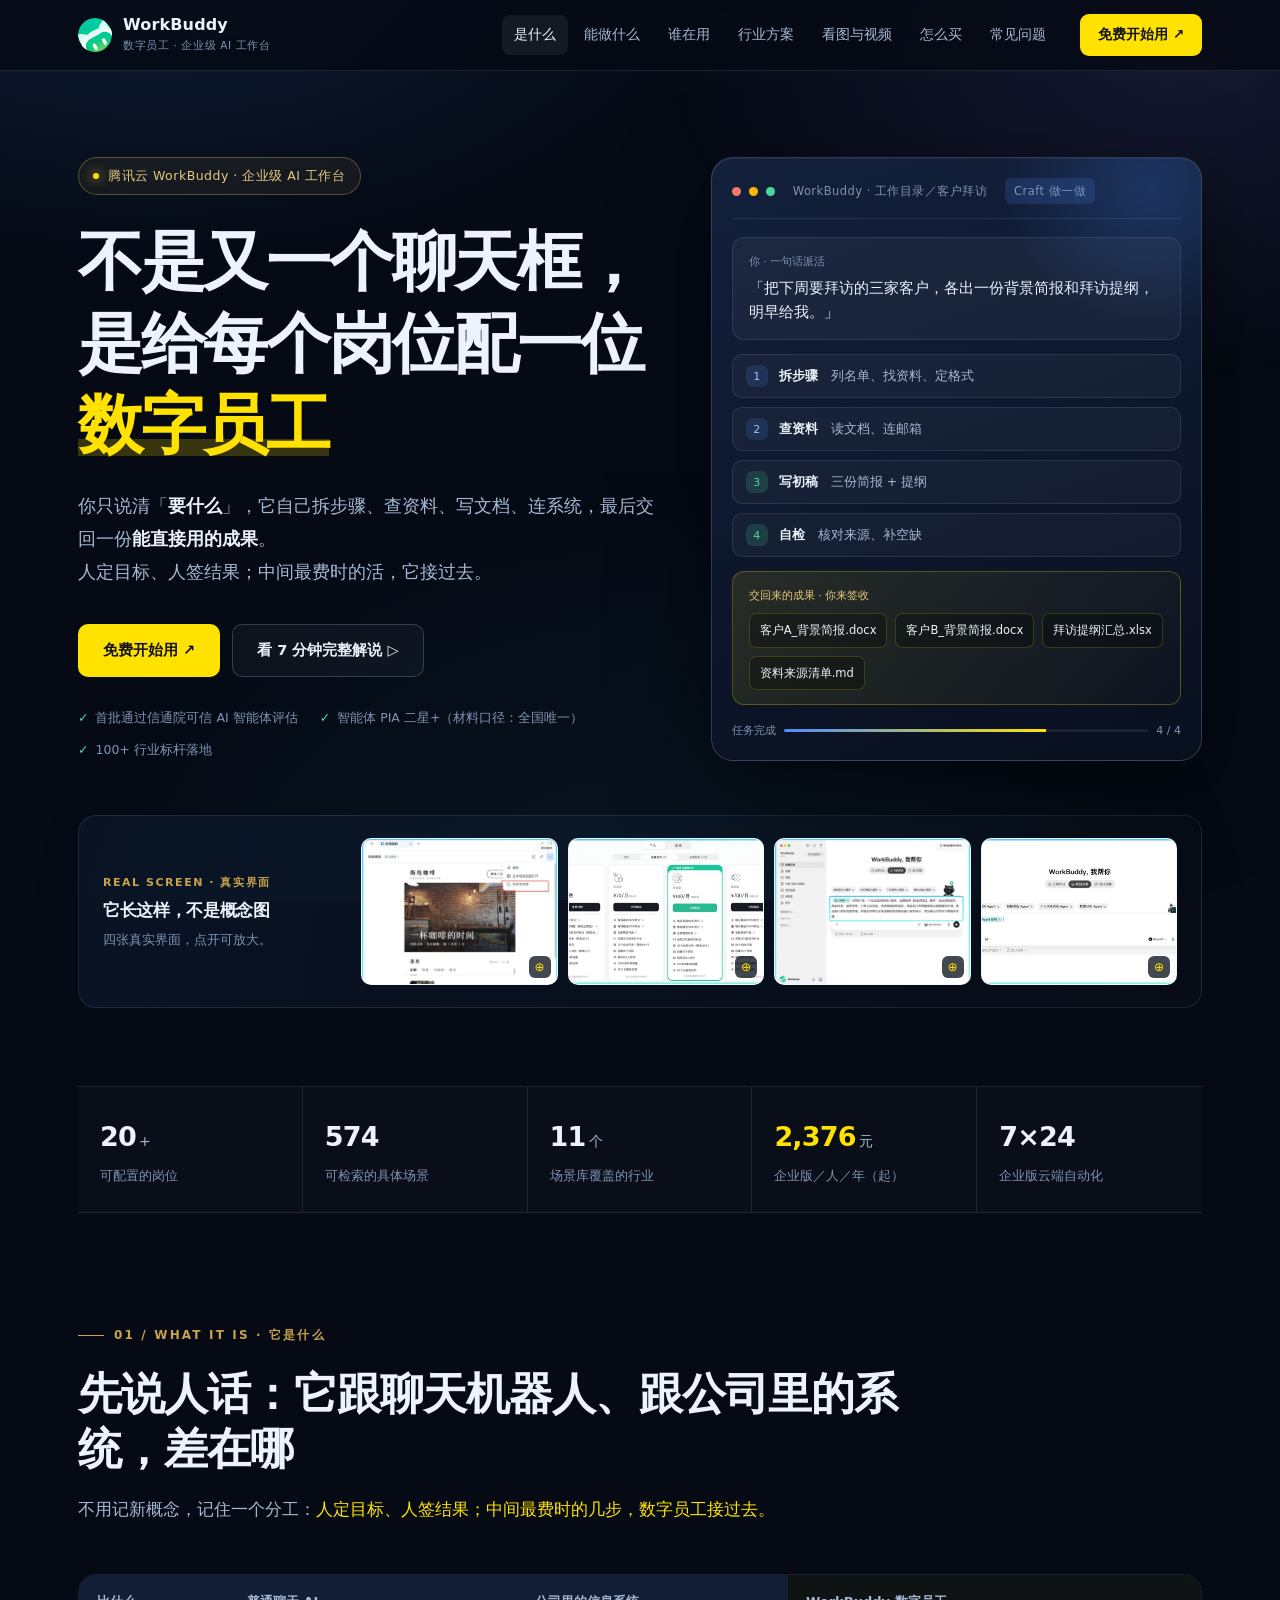
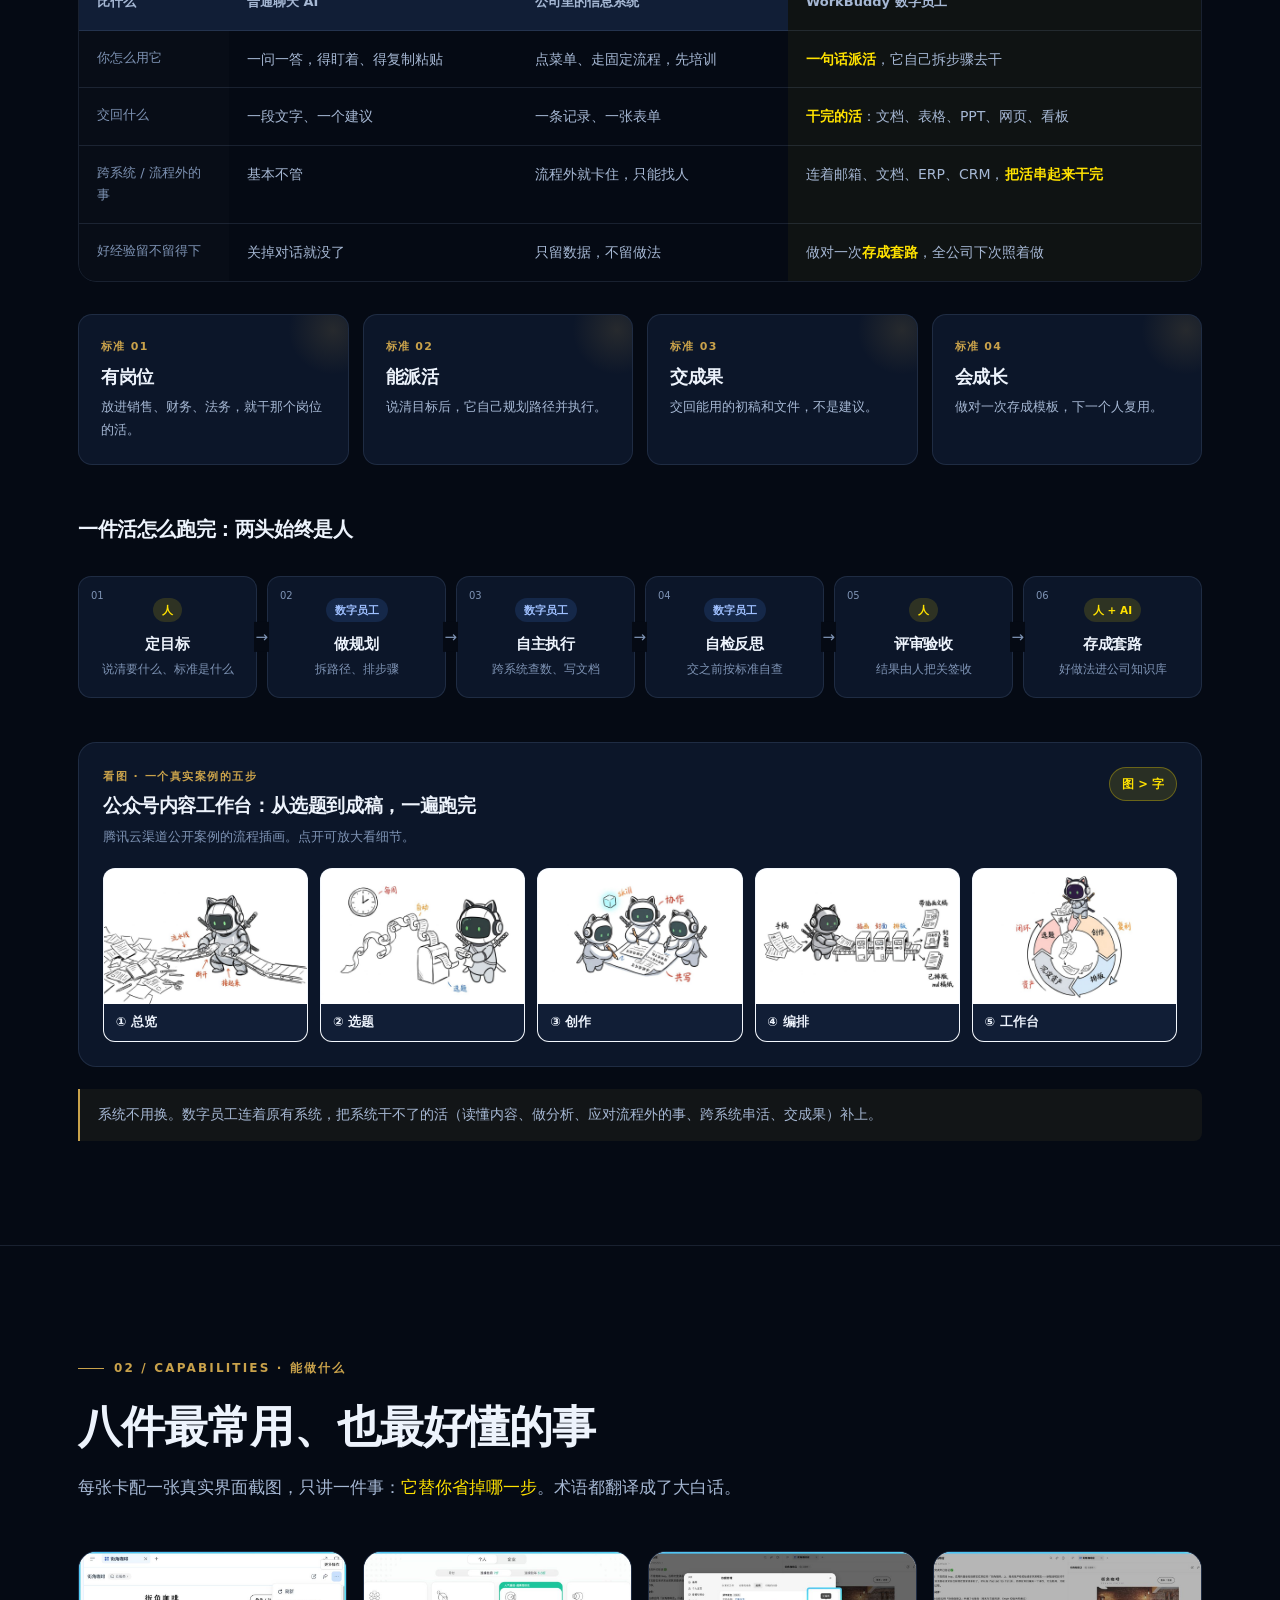
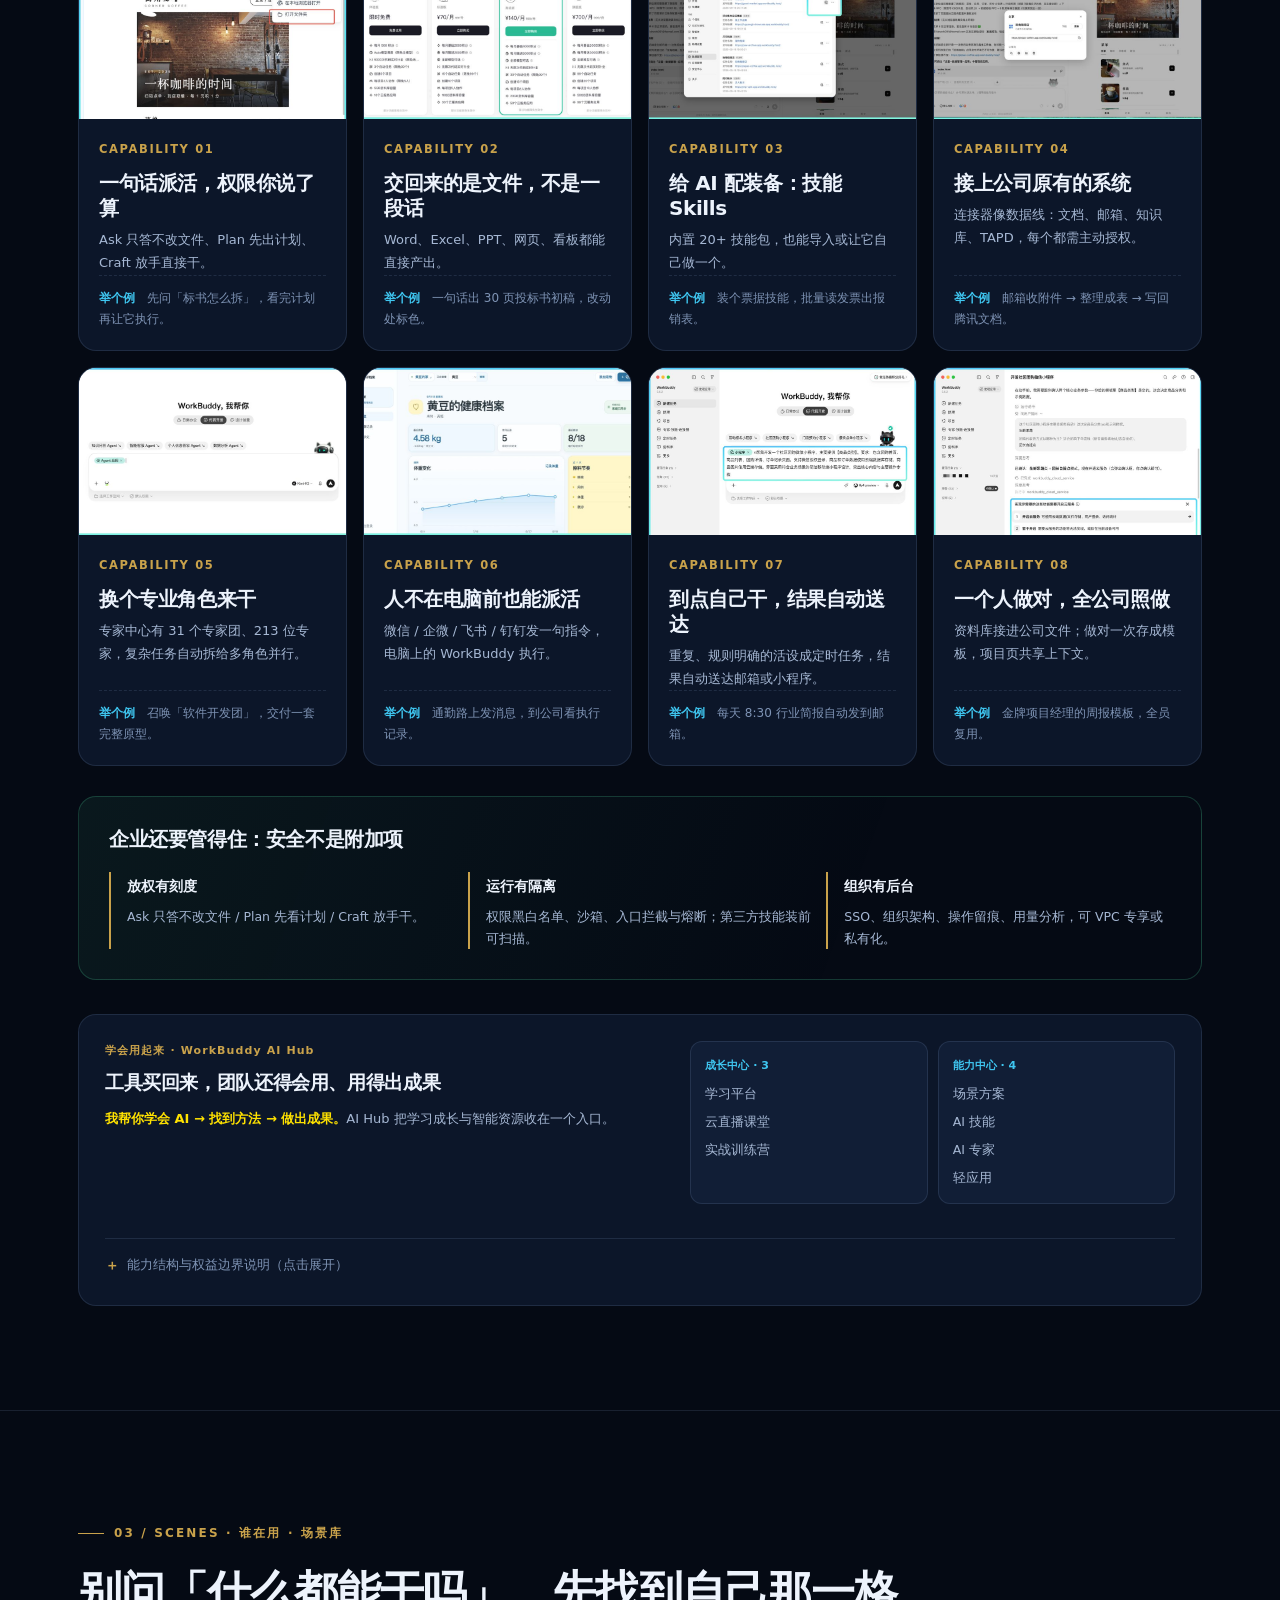
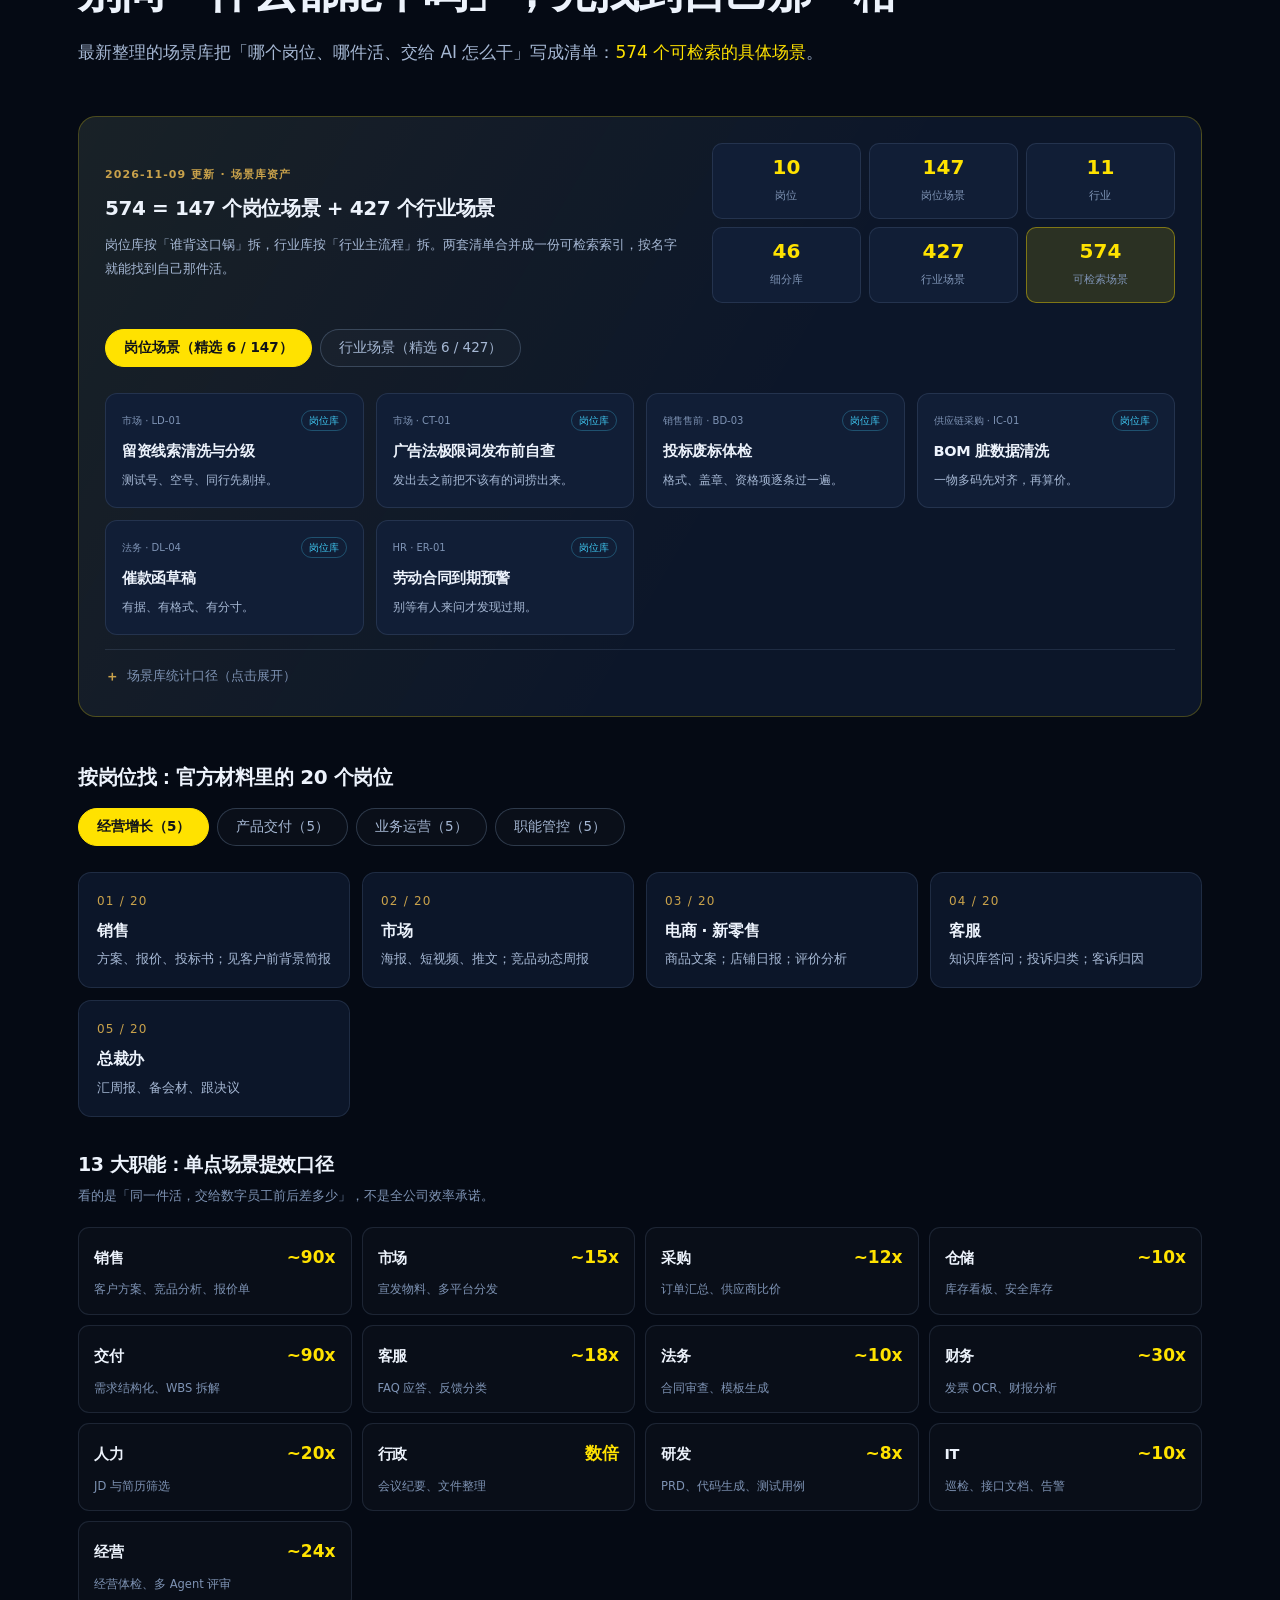
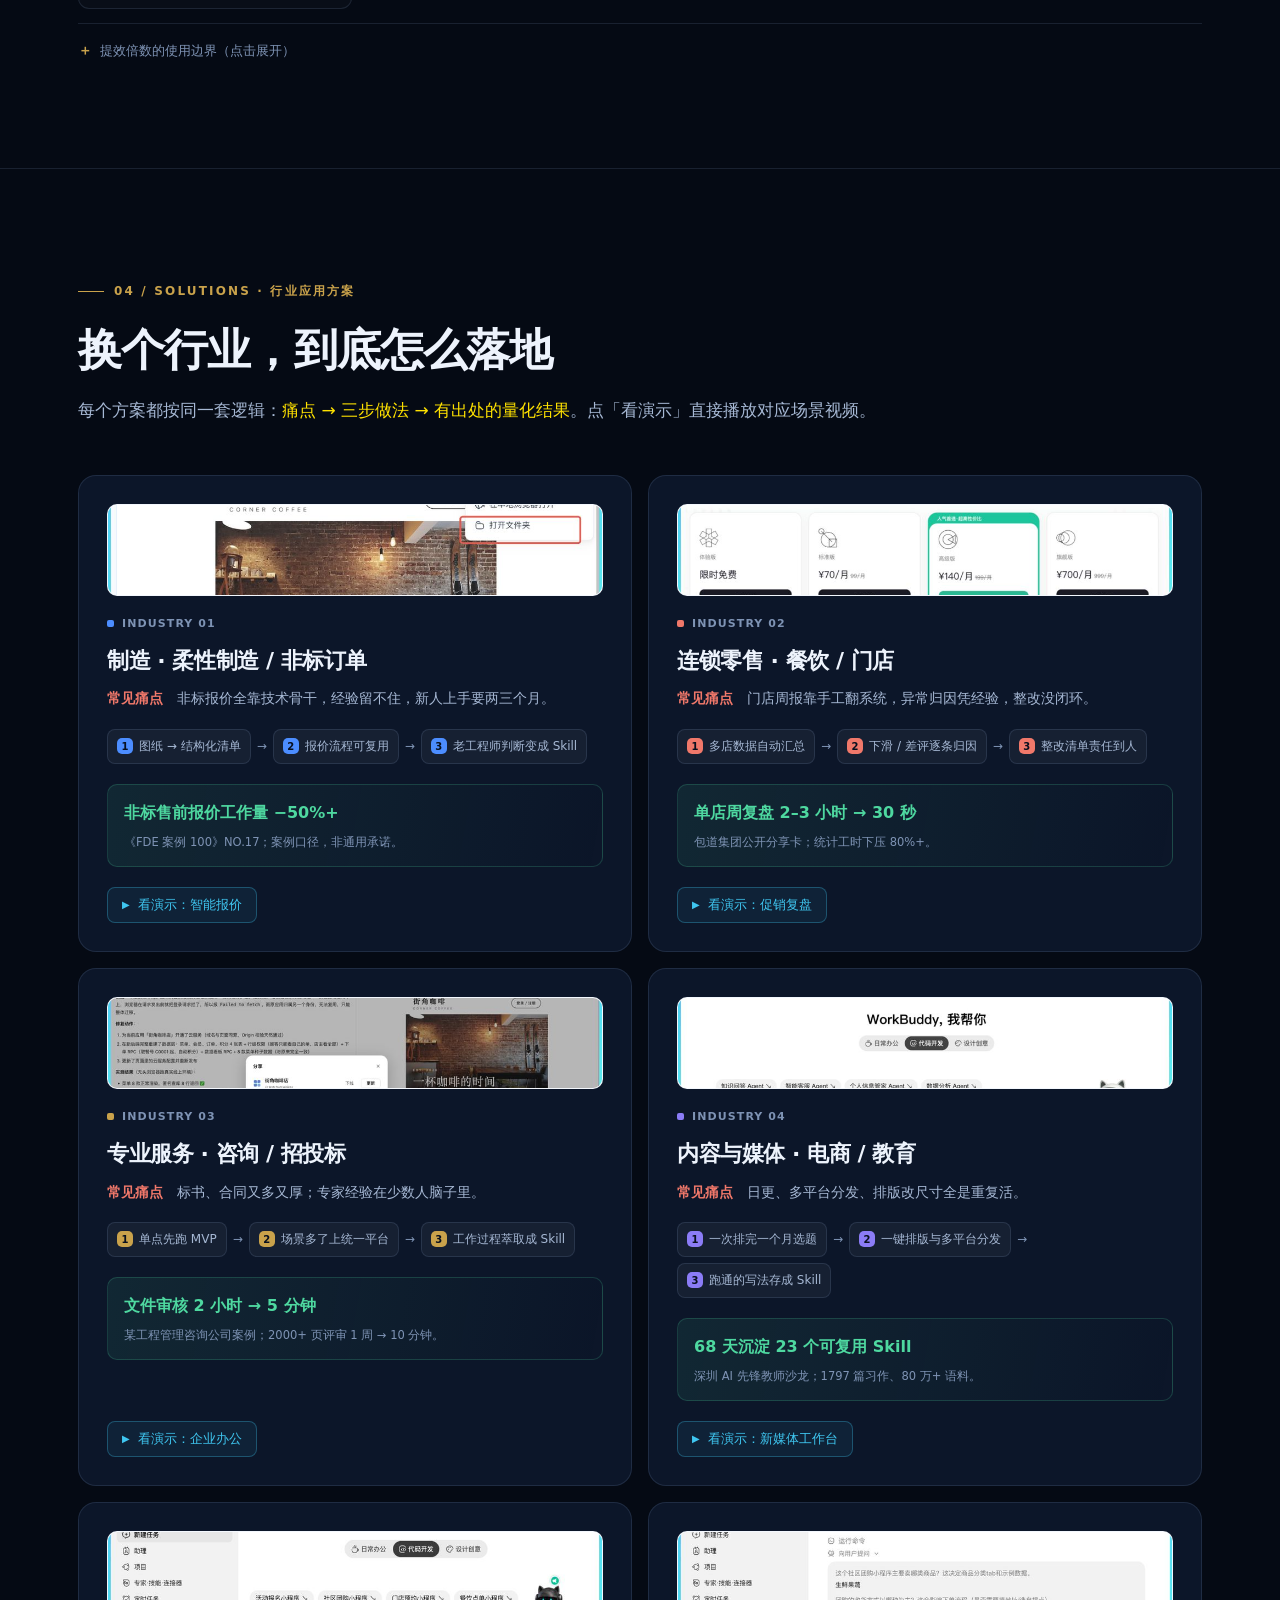
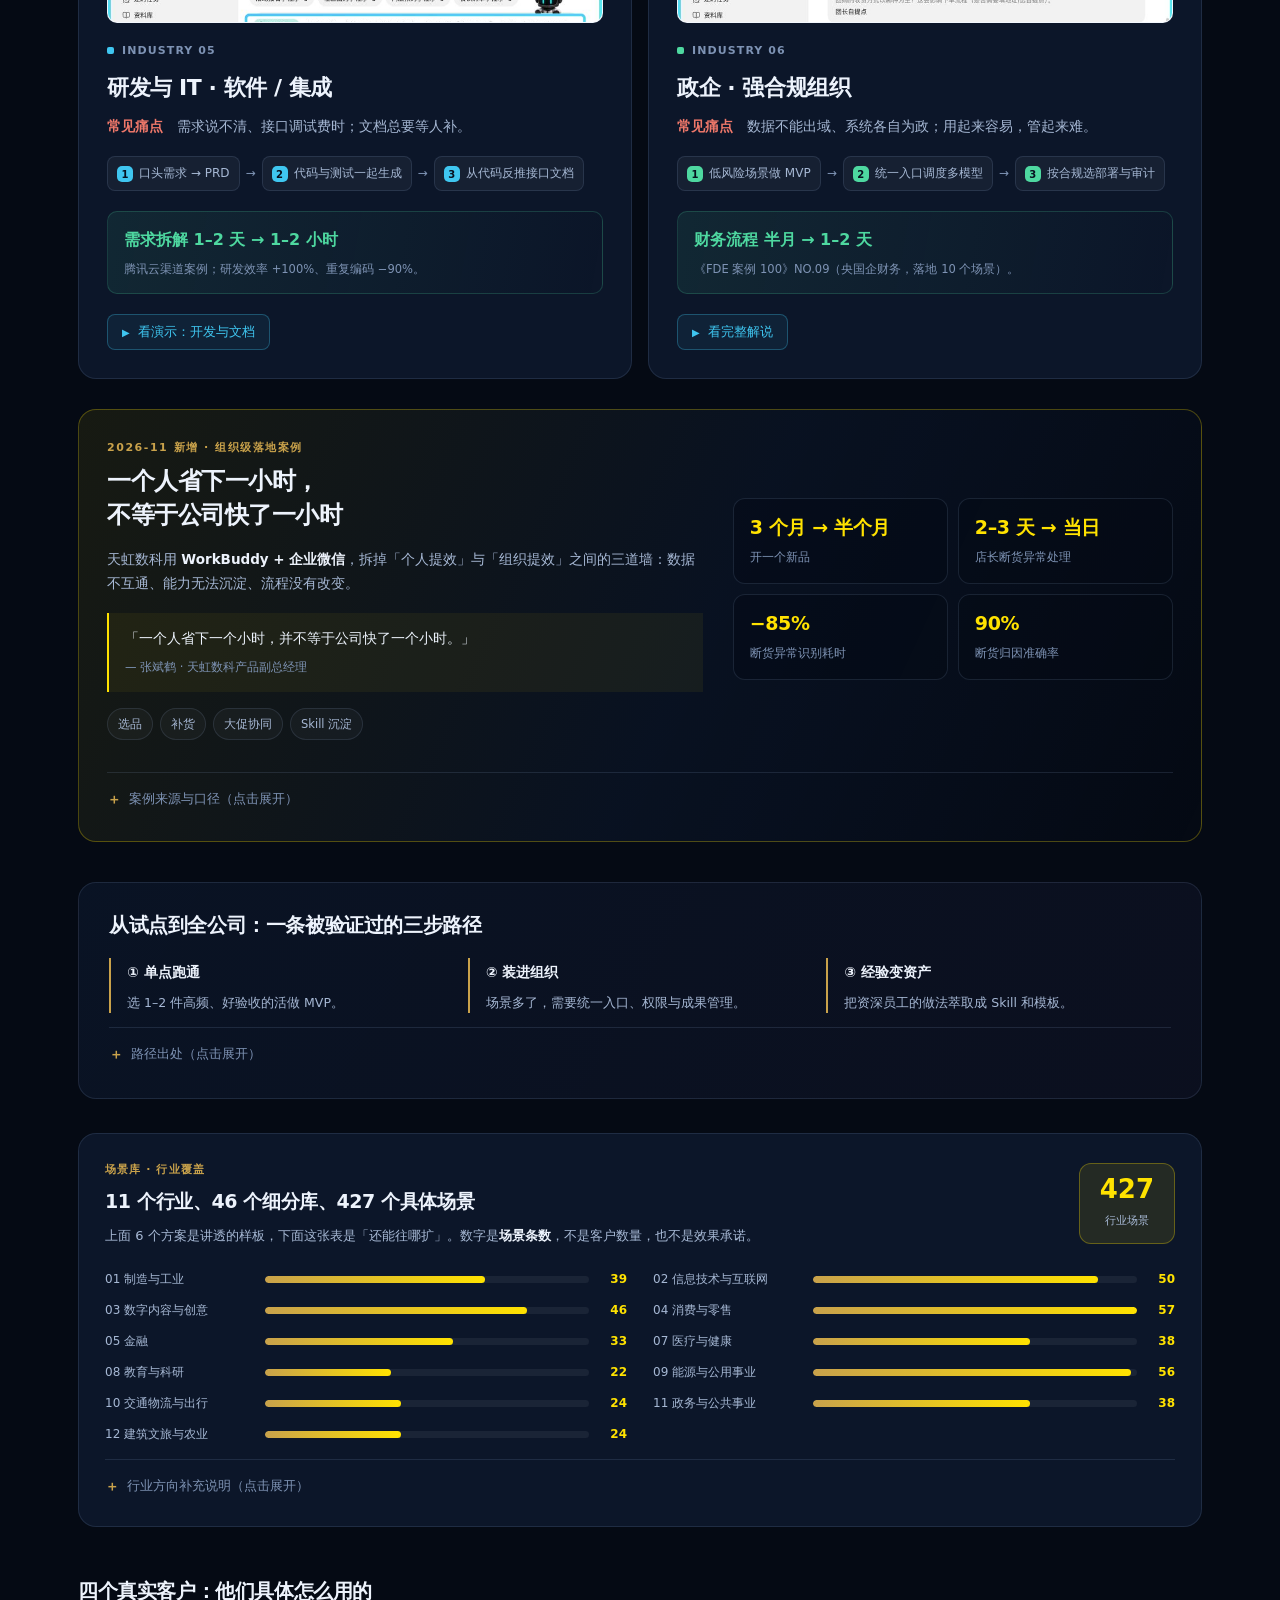
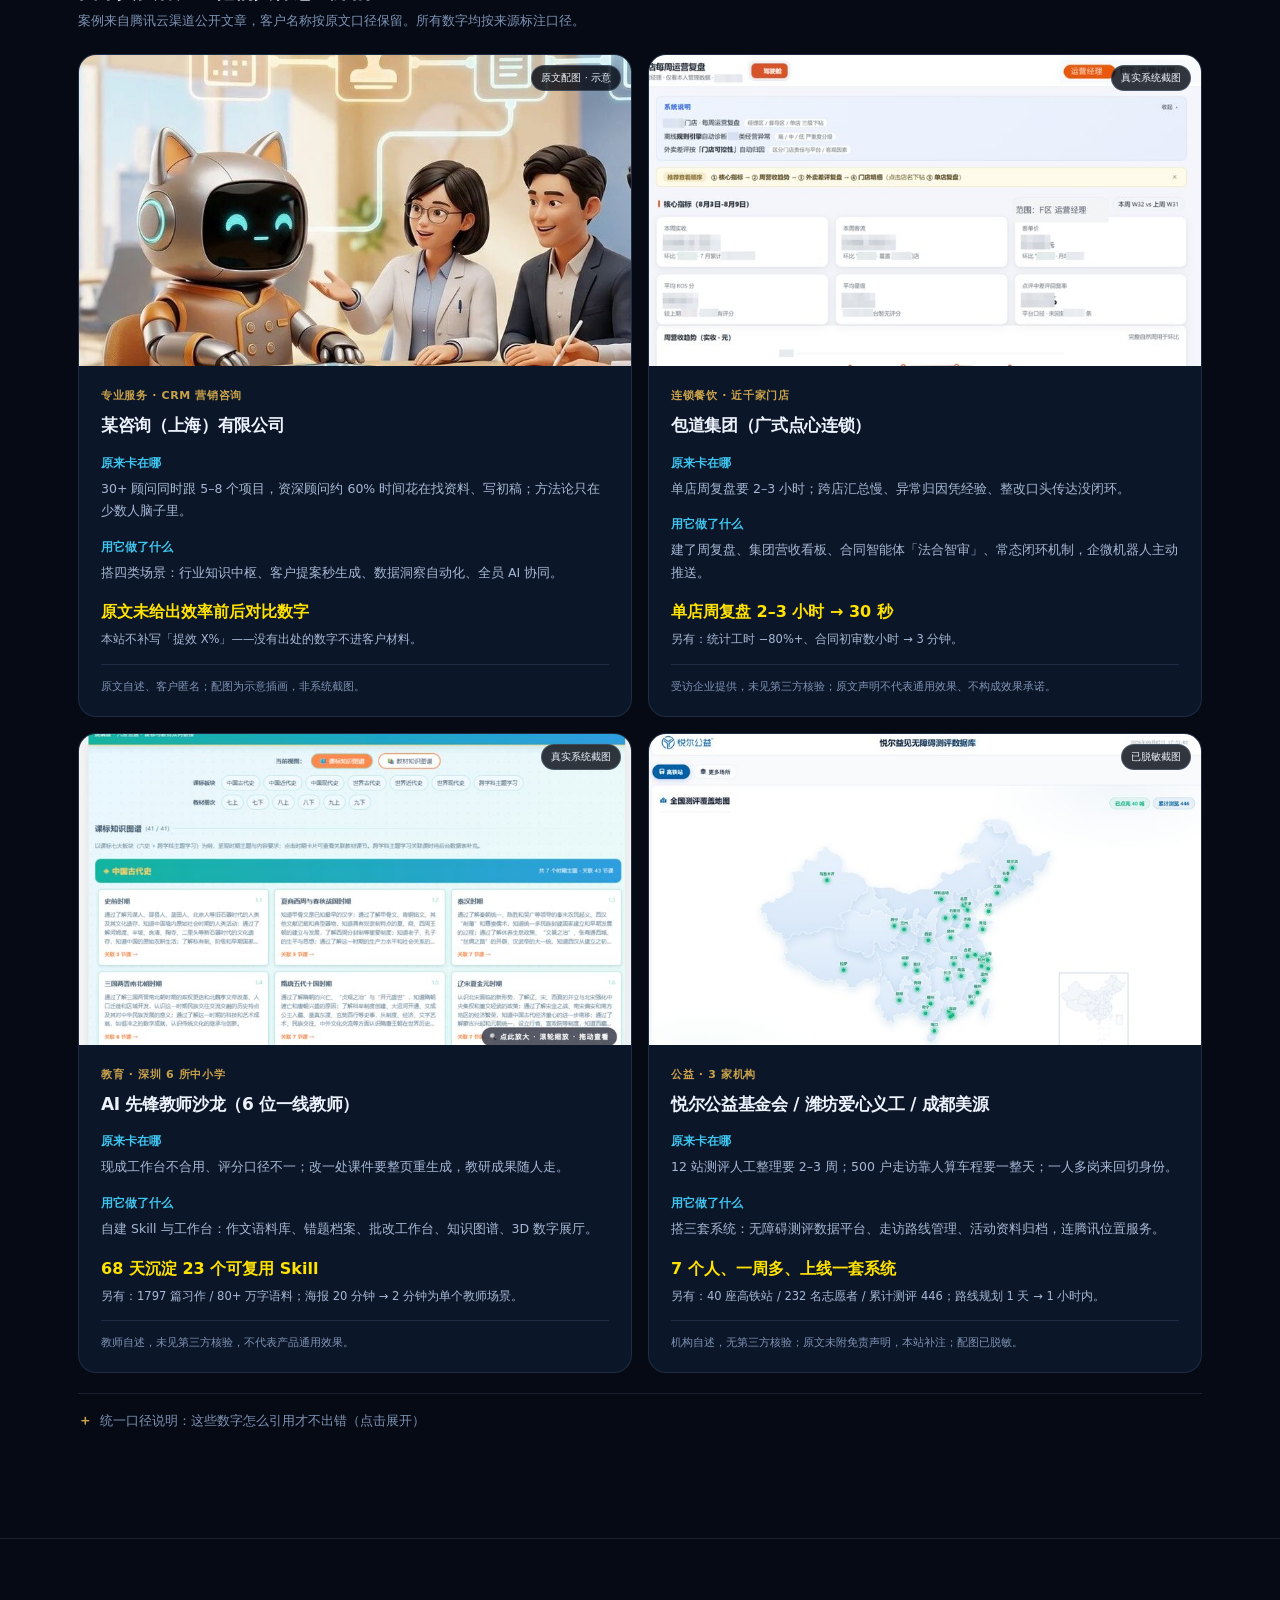
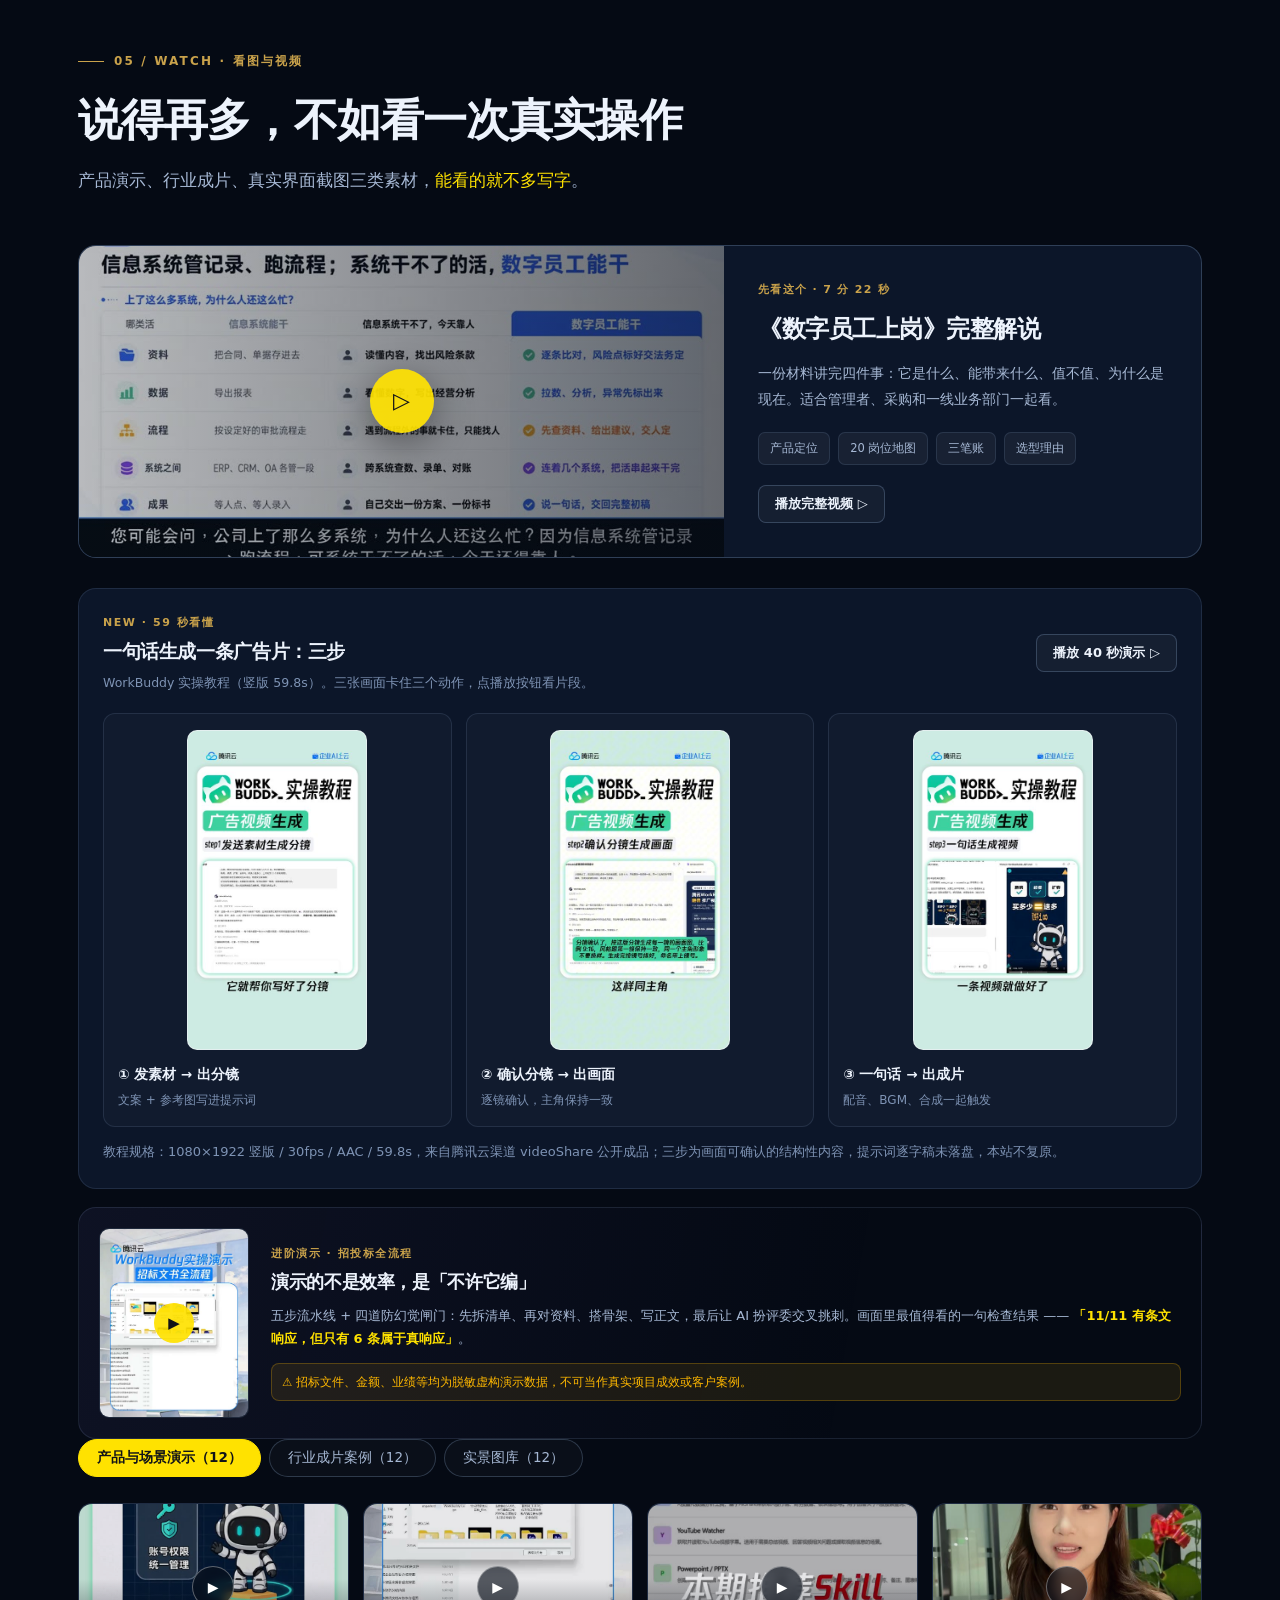
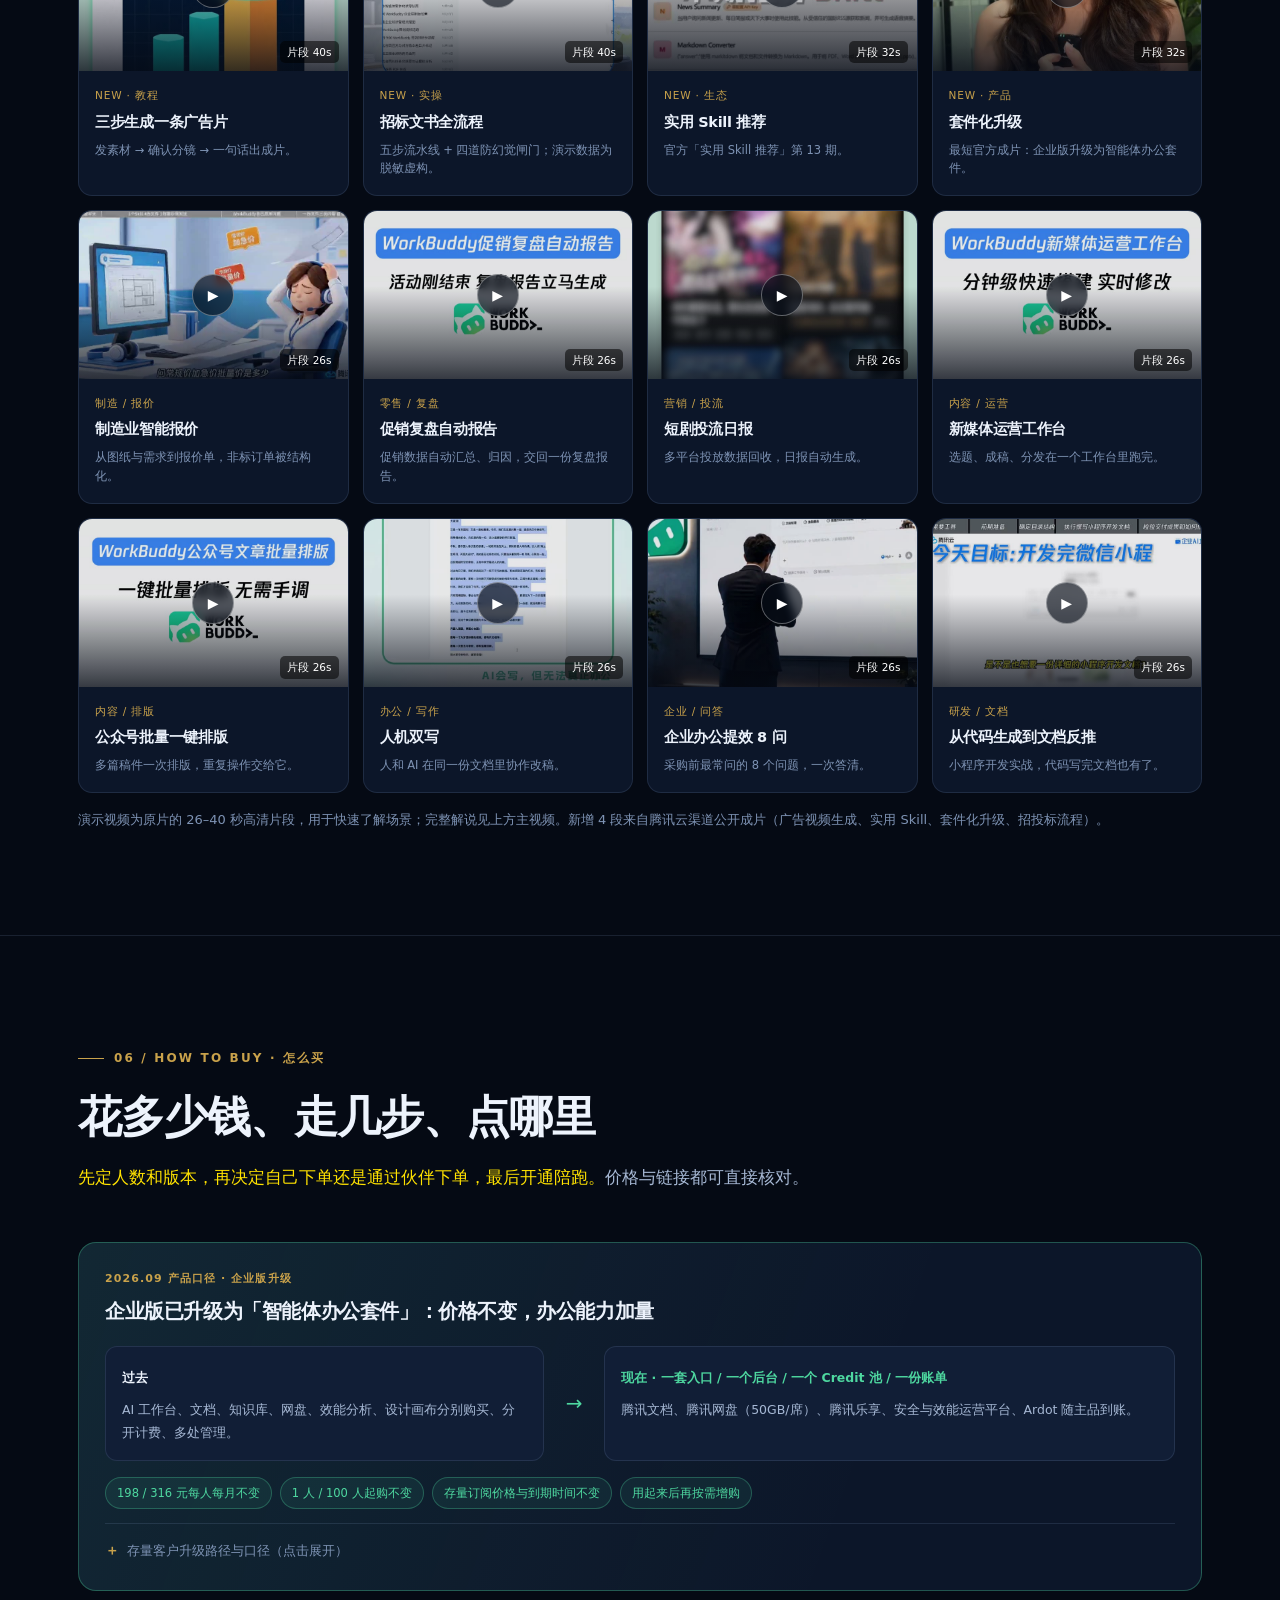
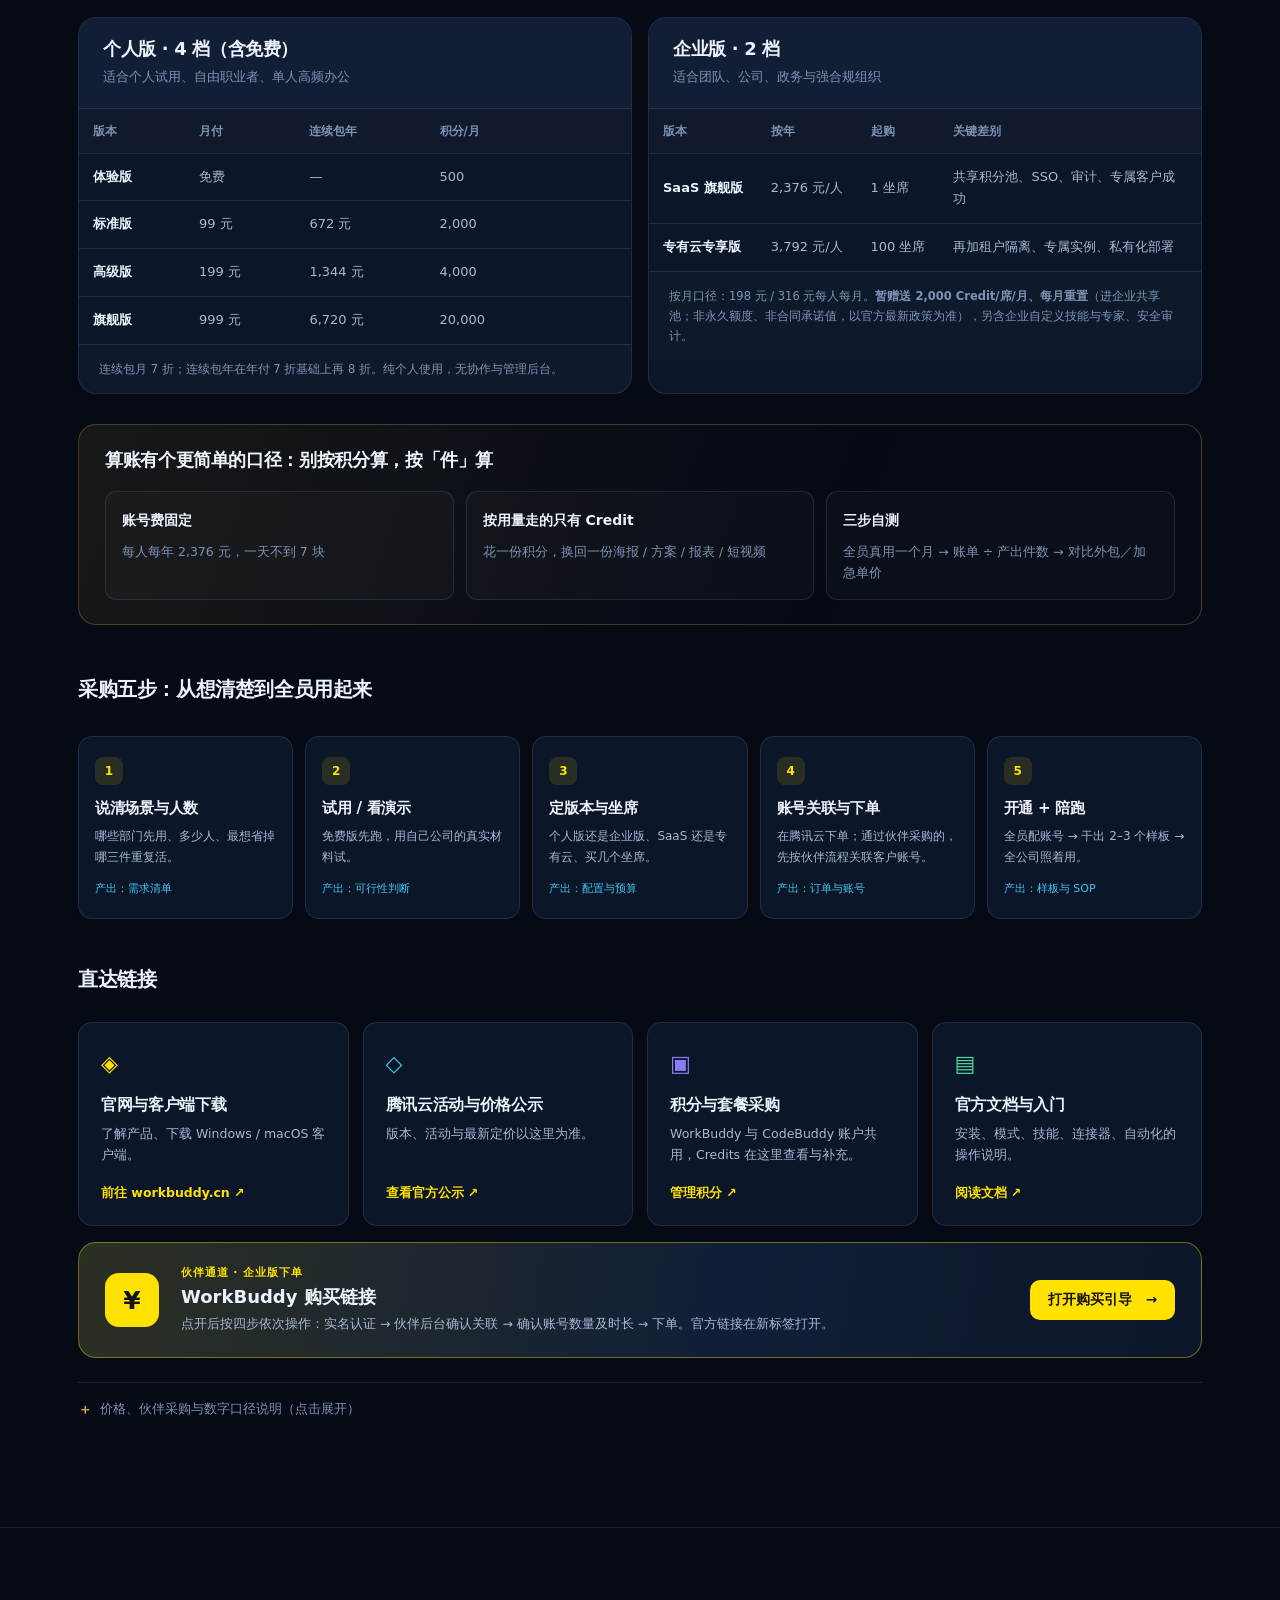
==== index.html @ e37a5cdb "WorkBuddy 产品介绍站：产品能力、行业方案、案例视频、采购流程" ====
<!DOCTYPE html>
<html lang="zh-CN">
<head>
<meta charset="UTF-8">
<meta name="viewport" content="width=device-width,initial-scale=1,viewport-fit=cover">
<title>WorkBuddy 是什么｜给每个岗位，配一位数字员工</title>
<meta name="description" content="用大白话讲清 WorkBuddy：产品介绍、八项核心能力、574 个场景、行业落地方案、真实界面截图与演示视频、版本价格与采购流程。零点引擎（腾讯云合作伙伴）整理。">
<link rel="icon" href="assets/wb-logo.svg" type="image/svg+xml">
<link rel="stylesheet" href="styles.css">
</head>
<body>

<!-- ============ 导航 ============ -->
<header class="nav">
  <div class="nav-in">
    <a class="brand" href="#top">
      <img src="assets/wb-logo.svg" alt="WorkBuddy">
      <span class="brand-txt"><strong>WorkBuddy</strong><span>数字员工 · 企业级 AI 工作台</span></span>
    </a>
    <nav class="nav-links" id="navLinks">
      <a href="#what">是什么</a>
      <a href="#features">能做什么</a>
      <a href="#scenarios">谁在用</a>
      <a href="#industry">行业方案</a>
      <a href="#videos">看图与视频</a>
      <a href="#buy">怎么买</a>
      <a href="#faq">常见问题</a>
    </nav>
    <button class="burger" id="burger" aria-label="展开导航">☰</button>
    <a class="nav-cta" href="https://cloud.tencent.com/act/pro/workbuddy" target="_blank" rel="noopener">免费开始用 ↗</a>
  </div>
</header>

<main id="top">

<!-- ============ Hero ============ -->
<section class="hero">
  <div class="wrap">
    <div class="hero-grid">
      <div>
        <span class="hero-badge"><i></i> 腾讯云 WorkBuddy · 企业级 AI 工作台</span>
        <h1>不是又一个聊天框，<br>是给每个岗位配一位<em>数字员工</em></h1>
        <p class="hero-desc">
          你只说清「<b>要什么</b>」，它自己拆步骤、查资料、写文档、连系统，最后交回一份<b>能直接用的成果</b>。<br>
          人定目标、人签结果；中间最费时的活，它接过去。
        </p>
        <div class="hero-actions">
          <a class="btn btn-primary" href="https://cloud.tencent.com/act/pro/workbuddy" target="_blank" rel="noopener">免费开始用 ↗</a>
          <button class="btn btn-ghost" data-video="assets/videos/intro-full.mp4" data-title="WorkBuddy 数字员工上岗 · 完整解说" data-desc="7 分钟讲清：它是什么、能带来什么、值不值、为什么是现在。">看 7 分钟完整解说 ▷</button>
        </div>
        <div class="hero-trust">
          <span>首批通过信通院可信 AI 智能体评估</span>
          <span>智能体 PIA 二星+（材料口径：全国唯一）</span>
          <span>100+ 行业标杆落地</span>
        </div>
      </div>

      <div class="hero-visual" aria-label="一次派活的完整过程示意">
        <div class="wb-topbar">
          <i class="wb-dot" style="background:#F0786A"></i><i class="wb-dot" style="background:#FFB800"></i><i class="wb-dot" style="background:#4ED8A0"></i>
          <span>WorkBuddy · 工作目录／客户拜访</span>
          <span class="wb-mode">Craft 做一做</span>
        </div>
        <div class="wb-task">
          <div class="who">你 · 一句话派活</div>
          <p>「把下周要拜访的三家客户，各出一份背景简报和拜访提纲，明早给我。」</p>
        </div>
        <div class="wb-steps">
          <div class="wb-step"><span class="ico">1</span><span><b>拆步骤</b>　列名单、找资料、定格式</span></div>
          <div class="wb-step"><span class="ico">2</span><span><b>查资料</b>　读文档、连邮箱</span></div>
          <div class="wb-step done"><span class="ico">3</span><span><b>写初稿</b>　三份简报 + 提纲</span></div>
          <div class="wb-step done"><span class="ico">4</span><span><b>自检</b>　核对来源、补空缺</span></div>
        </div>
        <div class="wb-result">
          <div class="who">交回来的成果 · 你来签收</div>
          <div class="wb-files">
            <span class="wb-file">客户A_背景简报.docx</span>
            <span class="wb-file">客户B_背景简报.docx</span>
            <span class="wb-file">拜访提纲汇总.xlsx</span>
            <span class="wb-file">资料来源清单.md</span>
          </div>
        </div>
        <div class="wb-foot"><span>任务完成</span><span class="bar"><i></i></span><span>4 / 4</span></div>
      </div>
    </div>

    <!-- 真实界面速览 · 首屏即见图 -->
    <div class="glance reveal">
      <div class="glance-txt">
        <div class="k">REAL SCREEN · 真实界面</div>
        <h3>它长这样，不是概念图</h3>
        <p>四张真实界面，点开可放大。</p>
      </div>
      <div class="glance-pics">
        <button type="button" class="glance-pic" data-lightbox="assets/visuals/ui-01.jpg" data-cap="WorkBuddy 产品界面截图 · 腾讯云渠道公开分享页">
          <img src="assets/visuals/ui-01.jpg" alt="WorkBuddy 产品界面截图" loading="lazy"><span>⊕</span></button>
        <button type="button" class="glance-pic" data-lightbox="assets/visuals/ui-02.jpg" data-cap="文档与应用编辑界面 · 腾讯云渠道公开分享页">
          <img src="assets/visuals/ui-02.jpg" alt="文档编辑界面截图" loading="lazy"><span>⊕</span></button>
        <button type="button" class="glance-pic" data-lightbox="assets/visuals/ui-09.jpg" data-cap="企业微信协同界面 · 腾讯云渠道公开分享页">
          <img src="assets/visuals/ui-09.jpg" alt="企业微信协同界面截图" loading="lazy"><span>⊕</span></button>
        <button type="button" class="glance-pic" data-lightbox="assets/visuals/ui-07.jpg" data-cap="WorkBuddy 任务界面 · 腾讯云渠道公开分享页">
          <img src="assets/visuals/ui-07.jpg" alt="WorkBuddy 任务界面截图" loading="lazy"><span>⊕</span></button>
      </div>
    </div>

    <div class="stat-strip">
      <div class="stat"><b>20<i>+</i></b><span>可配置的岗位</span></div>
      <div class="stat"><b>574</b><span>可检索的具体场景</span></div>
      <div class="stat"><b>11<i>个</i></b><span>场景库覆盖的行业</span></div>
      <div class="stat"><b>2,376<i>元</i></b><span>企业版／人／年（起）</span></div>
      <div class="stat"><b>7×24</b><span>企业版云端自动化</span></div>
    </div>
  </div>
</section>

<!-- ============ 01 是什么 ============ -->
<section class="sec" id="what">
  <div class="wrap">
    <div class="sec-head reveal">
      <div class="eyebrow">01 / WHAT IT IS · 它是什么</div>
      <h2>先说人话：它跟聊天机器人、跟公司里的系统，差在哪</h2>
      <p class="lead">不用记新概念，记住一个分工：<span class="hl">人定目标、人签结果；中间最费时的几步，数字员工接过去。</span></p>
    </div>

    <div class="reveal" style="overflow:hidden;border-radius:18px">
      <p class="swipe-hint small">表格可左右滑动查看 →</p>
      <table class="compare">
        <thead>
          <tr><th>比什么</th><th>普通聊天 AI</th><th>公司里的信息系统</th><th class="good">WorkBuddy 数字员工</th></tr>
        </thead>
        <tbody>
          <tr><td>你怎么用它</td><td>一问一答，得盯着、得复制粘贴</td><td>点菜单、走固定流程，先培训</td><td class="good"><strong>一句话派活</strong>，它自己拆步骤去干</td></tr>
          <tr><td>交回什么</td><td>一段文字、一个建议</td><td>一条记录、一张表单</td><td class="good"><strong>干完的活</strong>：文档、表格、PPT、网页、看板</td></tr>
          <tr><td>跨系统 / 流程外的事</td><td>基本不管</td><td>流程外就卡住，只能找人</td><td class="good">连着邮箱、文档、ERP、CRM，<strong>把活串起来干完</strong></td></tr>
          <tr><td>好经验留不留得下</td><td>关掉对话就没了</td><td>只留数据，不留做法</td><td class="good">做对一次<strong>存成套路</strong>，全公司下次照着做</td></tr>
        </tbody>
      </table>
    </div>

    <div class="criteria reveal">
      <div class="crit"><div class="k">标准 01</div><h4>有岗位</h4><p>放进销售、财务、法务，就干那个岗位的活。</p></div>
      <div class="crit"><div class="k">标准 02</div><h4>能派活</h4><p>说清目标后，它自己规划路径并执行。</p></div>
      <div class="crit"><div class="k">标准 03</div><h4>交成果</h4><p>交回能用的初稿和文件，不是建议。</p></div>
      <div class="crit"><div class="k">标准 04</div><h4>会成长</h4><p>做对一次存成模板，下一个人复用。</p></div>
    </div>

    <h3 style="margin-top:52px;font-size:20px" class="reveal">一件活怎么跑完：两头始终是人</h3>
    <div class="flow reveal">
      <div class="flow-item"><span class="n">01</span><span class="badge human">人</span><h4>定目标</h4><p>说清要什么、标准是什么</p></div>
      <div class="flow-item"><span class="n">02</span><span class="badge ai">数字员工</span><h4>做规划</h4><p>拆路径、排步骤</p></div>
      <div class="flow-item"><span class="n">03</span><span class="badge ai">数字员工</span><h4>自主执行</h4><p>跨系统查数、写文档</p></div>
      <div class="flow-item"><span class="n">04</span><span class="badge ai">数字员工</span><h4>自检反思</h4><p>交之前按标准自查</p></div>
      <div class="flow-item"><span class="n">05</span><span class="badge human">人</span><h4>评审验收</h4><p>结果由人把关签收</p></div>
      <div class="flow-item"><span class="n">06</span><span class="badge human">人 + AI</span><h4>存成套路</h4><p>好做法进公司知识库</p></div>
    </div>

    <!-- 用一组图替代大段说明 -->
    <div class="story-strip reveal">
      <div class="story-head">
        <div>
          <div class="k">看图 · 一个真实案例的五步</div>
          <h3>公众号内容工作台：从选题到成稿，一遍跑完</h3>
          <p>腾讯云渠道公开案例的流程插画。点开可放大看细节。</p>
        </div>
        <span class="story-tag">图 &gt; 字</span>
      </div>
      <div class="story-pics">
        <button type="button" class="story-pic" data-lightbox="assets/visuals/illus-1.jpg" data-cap="① 总览：内容工作台把选题、成稿、排版、分发串成一条线">
          <img src="assets/visuals/illus-1.jpg" alt="内容工作台流程插画一" loading="lazy"><b>① 总览</b></button>
        <button type="button" class="story-pic" data-lightbox="assets/visuals/illus-2.jpg" data-cap="② 选题：从热点与素材里定题目">
          <img src="assets/visuals/illus-2.jpg" alt="内容工作台流程插画二" loading="lazy"><b>② 选题</b></button>
        <button type="button" class="story-pic" data-lightbox="assets/visuals/illus-3.jpg" data-cap="③ 创作：人和 AI 协作把内容写出来">
          <img src="assets/visuals/illus-3.jpg" alt="内容工作台流程插画三" loading="lazy"><b>③ 创作</b></button>
        <button type="button" class="story-pic" data-lightbox="assets/visuals/illus-4.jpg" data-cap="④ 编排：排版、配图、多平台适配">
          <img src="assets/visuals/illus-4.jpg" alt="内容工作台流程插画四" loading="lazy"><b>④ 编排</b></button>
        <button type="button" class="story-pic" data-lightbox="assets/visuals/illus-5.jpg" data-cap="⑤ 工作台：成果、进度与复用沉淀在一处">
          <img src="assets/visuals/illus-5.jpg" alt="内容工作台流程插画五" loading="lazy"><b>⑤ 工作台</b></button>
      </div>
    </div>

    <div class="note">系统不用换。数字员工连着原有系统，把系统干不了的活（读懂内容、做分析、应对流程外的事、跨系统串活、交成果）补上。</div>
  </div>
</section>

<!-- ============ 02 功能特点 ============ -->
<section class="sec" id="features">
  <div class="wrap">
    <div class="sec-head reveal">
      <div class="eyebrow">02 / CAPABILITIES · 能做什么</div>
      <h2>八件最常用、也最好懂的事</h2>
      <p class="lead">每张卡配一张真实界面截图，只讲一件事：<span class="hl">它替你省掉哪一步</span>。术语都翻译成了大白话。</p>
    </div>
    <div class="grid g4" id="featureGrid"></div>

    <div class="pathway reveal" style="margin-top:30px;background:linear-gradient(110deg,rgba(78,216,160,.07),transparent 70%);border-color:rgba(78,216,160,.22)">
      <h3>企业还要管得住：安全不是附加项</h3>
      <div class="p3">
        <div><b>放权有刻度</b><p>Ask 只答不改文件 / Plan 先看计划 / Craft 放手干。</p></div>
        <div><b>运行有隔离</b><p>权限黑白名单、沙箱、入口拦截与熔断；第三方技能装前可扫描。</p></div>
        <div><b>组织有后台</b><p>SSO、组织架构、操作留痕、用量分析，可 VPC 专享或私有化。</p></div>
      </div>
    </div>

    <div class="hub-strip reveal">
      <div class="hub-left">
        <div class="k">学会用起来 · WorkBuddy AI Hub</div>
        <h3>工具买回来，团队还得会用、用得出成果</h3>
        <p><b>我帮你学会 AI → 找到方法 → 做出成果。</b>AI Hub 把学习成长与智能资源收在一个入口。</p>
      </div>
      <div class="hub-mods">
        <div><span class="lbl">成长中心 · 3</span><span>学习平台</span><span>云直播课堂</span><span>实战训练营</span></div>
        <div><span class="lbl">能力中心 · 4</span><span>场景方案</span><span>AI 技能</span><span>AI 专家</span><span>轻应用</span></div>
      </div>
      <details class="fold">
        <summary>能力结构与权益边界说明（点击展开）</summary>
        <div class="fold-body">以上为 AI Hub 入口页面公开的能力结构，由腾讯智享团队提供支持。<b>这是能力结构，不等于 7 项已开通权益，也不构成权益承诺或报价</b>；版本等级、价格、席位配额、开通与交付流程以腾讯官方正式说明为准，可由对接顾问核实后书面提供。资质口径：首批通过中国信通院可信 AI 智能体评估（2026.04，5 大维度 57 项）；智能体 PIA 个人信息保护二星+级（2026.07，材料标注为全国唯一获评）。本页能力卡配图来自腾讯云渠道公开分享页，仅作界面示意，具体功能以当前版本为准。</div>
      </details>
    </div>
  </div>
</section>

<!-- ============ 03 应用场景 ============ -->
<section class="sec" id="scenarios">
  <div class="wrap">
    <div class="sec-head reveal">
      <div class="eyebrow">03 / SCENES · 谁在用 · 场景库</div>
      <h2>别问「什么都能干吗」，先找到自己那一格</h2>
      <p class="lead">最新整理的场景库把「哪个岗位、哪件活、交给 AI 怎么干」写成清单：<span class="hl">574 个可检索的具体场景</span>。</p>
    </div>

    <div class="scene-bank reveal">
      <div class="sb-head">
        <div class="sb-txt">
          <div class="k">2026-11-09 更新 · 场景库资产</div>
          <h3>574 = 147 个岗位场景 + 427 个行业场景</h3>
          <p>岗位库按「谁背这口锅」拆，行业库按「行业主流程」拆。两套清单合并成一份可检索索引，按名字就能找到自己那件活。</p>
        </div>
        <div class="sb-nums">
          <div><b>10</b><span>岗位</span></div>
          <div><b>147</b><span>岗位场景</span></div>
          <div><b>11</b><span>行业</span></div>
          <div><b>46</b><span>细分库</span></div>
          <div><b>427</b><span>行业场景</span></div>
          <div class="total"><b>574</b><span>可检索场景</span></div>
        </div>
      </div>
      <div class="tabs" id="sceneTabs" style="margin-top:26px"></div>
      <div class="scene-grid" id="sceneGrid"></div>
      <details class="fold">
        <summary>场景库统计口径（点击展开）</summary>
        <div class="fold-body">场景名称摘自场景库原表，未改写；右侧短句为便于理解的通俗转述。岗位库 10 个岗位、43 个子角色；行业库 11 个行业、46 个细分库、186 个子角色。两套清单的打分公式不同，<b>分数不可横向比较</b>；574 是 147+427 的合并检索索引，离散制造库 21 个未结构化场景未计入；场景归属以原库子角色为准。统计日期 2026-11-08 / 11-09，场景数会随版本变化。</div>
      </details>
    </div>

    <h3 style="font-size:20px;margin-top:48px" class="reveal">按岗位找：官方材料里的 20 个岗位</h3>
    <div class="tabs reveal" id="roleTabs" style="margin-top:18px"></div>
    <div id="rolePanels"></div>

    <div class="func-table reveal">
      <h3 style="font-size:19px">13 大职能：单点场景提效口径</h3>
      <p class="small" style="margin-top:8px">看的是「同一件活，交给数字员工前后差多少」，不是全公司效率承诺。</p>
      <div class="func-grid" id="funcGrid" style="margin-top:20px"></div>
      <details class="fold">
        <summary>提效倍数的使用边界（点击展开）</summary>
        <div class="fold-body">提效倍数来自厂商宣讲材料中的单点场景口径，企业间基线差异很大。岗位地图的 20 个岗位是产品宣讲口径，与场景库的 10 个岗位分类维度不同，两套数字不要相加。建议按「先跑一个月 → 记下每件活的花费与工时 → 和以前比」自测，再决定扩到哪些部门。</div>
      </details>
    </div>
  </div>
</section>

<!-- ============ 04 行业方案 ============ -->
<section class="sec" id="industry">
  <div class="wrap">
    <div class="sec-head reveal">
      <div class="eyebrow">04 / SOLUTIONS · 行业应用方案</div>
      <h2>换个行业，到底怎么落地</h2>
      <p class="lead">每个方案都按同一套逻辑：<span class="hl">痛点 → 三步做法 → 有出处的量化结果</span>。点「看演示」直接播放对应场景视频。</p>
    </div>
    <div class="ind-grid" id="industryGrid"></div>

    <!-- 2026-11 新增：组织级提效旗舰案例 -->
    <div class="spotlight reveal">
      <div class="spot-left">
        <div class="k">2026-11 新增 · 组织级落地案例</div>
        <h3>一个人省下一小时，<br>不等于公司快了一小时</h3>
        <p>天虹数科用 <b>WorkBuddy + 企业微信</b>，拆掉「个人提效」与「组织提效」之间的三道墙：数据不互通、能力无法沉淀、流程没有改变。</p>
        <div class="quote">「一个人省下一个小时，并不等于公司快了一个小时。」<span>— 张斌鹤 · 天虹数科产品副总经理</span></div>
        <div class="spot-tags"><span>选品</span><span>补货</span><span>大促协同</span><span>Skill 沉淀</span></div>
      </div>
      <div class="spot-nums">
        <div><b>3 个月 → 半个月</b><span>开一个新品</span></div>
        <div><b>2–3 天 → 当日</b><span>店长断货异常处理</span></div>
        <div><b>−85%</b><span>断货异常识别耗时</span></div>
        <div><b>90%</b><span>断货归因准确率</span></div>
      </div>
      <details class="fold">
        <summary>案例来源与口径（点击展开）</summary>
        <div class="fold-body">来源：腾讯云渠道公开分享文章《这家 42 年的老超市，开始用 Agent 备战双十一》。天虹数科（天虹股份，创立 42 年，全国 200+ 门店、5800 万+ 会员）。三个场景：① 选品——外部趋势 + 企微顾客声音 + 内部动销数据交叉锁定「小份商品」，开新品周期约 3 个月 → 半个月左右，新品上市数量及销售占比双位数以上增长；② 补货——把断货判断逻辑做成 Skill，开业前预警、企微派任务到人、照片反馈闭环，断货识别耗时 −85%、归因准确率 90%；③ 大促——几十个部门、上百门店共用「一张作战地图」，AI 看全局、给不同门店不同建议，最终由业务人员决定。另有 AI 每月处理超 10 万条消费者反馈、客诉标签与订单匹配准确度 95% 以上。<b>以上数字为企业受访自述，未见第三方核验，不代表产品通用效果，也不构成效果承诺。</b></div>
      </details>
    </div>

    <div class="pathway reveal">
      <h3>从试点到全公司：一条被验证过的三步路径</h3>
      <div class="p3">
        <div><b>① 单点跑通</b><p>选 1–2 件高频、好验收的活做 MVP。</p></div>
        <div><b>② 装进组织</b><p>场景多了，需要统一入口、权限与成果管理。</p></div>
        <div><b>③ 经验变资产</b><p>把资深员工的做法萃取成 Skill 和模板。</p></div>
      </div>
      <details class="fold">
        <summary>路径出处（点击展开）</summary>
        <div class="fold-body">提炼自某工程管理咨询公司（公共资金监督）案例：从个人版升企业版决策周期 1 个月，10 位咨询工程师的工作方式萃取为 1 个可复用 Skill。该案例为渠道材料口径，非通用承诺。</div>
      </details>
    </div>

    <div class="coverage reveal">
      <div class="cov-head">
        <div>
          <div class="k">场景库 · 行业覆盖</div>
          <h3>11 个行业、46 个细分库、427 个具体场景</h3>
          <p>上面 6 个方案是讲透的样板，下面这张表是「还能往哪扩」。数字是<b>场景条数</b>，不是客户数量，也不是效果承诺。</p>
        </div>
        <div class="cov-total"><b>427</b><span>行业场景</span></div>
      </div>
      <div class="cov-grid" id="coverageGrid"></div>
      <details class="fold">
        <summary>行业方向补充说明（点击展开）</summary>
        <div class="fold-body">其中半导体与电子信息、算力与 AI 基础设施已有专门场景库，代表场景包括：CP/FT 良率日报、低良批次初判快报、客诉 8D 回复初稿、机房巡检记录结构化、故障 RCA 复盘初稿、客户 SLA 月报与赔付预警。<b>这些是场景设计，不是客户成效</b>；相关演示主体为虚构脱敏设定，不可当作真实客户案例。场景库统计口径见 2026-11-08 / 11-09 清单，两套资产不混算。</div>
      </details>
    </div>

    <h3 style="font-size:20px;margin-top:52px" class="reveal">四个真实客户：他们具体怎么用的</h3>
    <p class="small reveal" style="margin-top:6px">案例来自腾讯云渠道公开文章，客户名称按原文口径保留。所有数字均按来源标注口径。</p>
    <div class="customer-grid" id="customerGrid"></div>
    <details class="fold" style="margin-top:20px">
      <summary>统一口径说明：这些数字怎么引用才不出错（点击展开）</summary>
      <div class="fold-body"><b>数字必有出处，出处必带口径，无口径不进客户材料。</b>以上数字为原文自述 / 受访企业提供 / 教师自述 / 机构自述，<b>均未见第三方核验，不代表产品通用效果，也不构成效果承诺</b>。包道集团案例原文声明「数据与效果均由受访企业提供，为该企业特定场景下的实际统计结果，不代表产品通用效果，亦不构成任何效果承诺」；公益机构案例原文未附效果免责声明，此处由本站补注。第一篇原文未给出效率前后对比数字，本站不补写。涉及未成年人、困境儿童与残障人士的素材仅使用已脱敏截图，不从截图反推服务对象信息。</div>
    </details>
  </div>
</section>

<!-- ============ 05 看图与视频 ============ -->
<section class="sec" id="videos">
  <div class="wrap">
    <div class="sec-head reveal">
      <div class="eyebrow">05 / WATCH · 看图与视频</div>
      <h2>说得再多，不如看一次真实操作</h2>
      <p class="lead">产品演示、行业成片、真实界面截图三类素材，<span class="hl">能看的就不多写字</span>。</p>
    </div>

    <div class="feature-video reveal">
      <div class="thumb" data-video="assets/videos/intro-full.mp4" data-title="WorkBuddy 数字员工上岗 · 完整解说" data-desc="腾讯云渠道材料逐页解说：它是什么、带来什么变化、值不值、为什么是现在。">
        <img src="assets/posters/intro-full.jpg" alt="完整解说视频封面" loading="lazy">
        <span class="play-big">▷</span>
      </div>
      <div class="meta">
        <div class="k">先看这个 · 7 分 22 秒</div>
        <h3>《数字员工上岗》完整解说</h3>
        <p>一份材料讲完四件事：它是什么、能带来什么、值不值、为什么是现在。适合管理者、采购和一线业务部门一起看。</p>
        <div class="chips"><span class="chip">产品定位</span><span class="chip">20 岗位地图</span><span class="chip">三笔账</span><span class="chip">选型理由</span></div>
        <button class="btn btn-ghost btn-sm" style="margin-top:20px" data-video="assets/videos/intro-full.mp4" data-title="WorkBuddy 数字员工上岗 · 完整解说" data-desc="7 分钟完整解说">播放完整视频 ▷</button>
      </div>
    </div>

    <!-- 新增：59 秒三步出片（V01 官方实操教程） -->
    <div class="howto reveal">
      <div class="howto-head">
        <div>
          <div class="k">NEW · 59 秒看懂</div>
          <h3>一句话生成一条广告片：三步</h3>
          <p>WorkBuddy 实操教程（竖版 59.8s）。三张画面卡住三个动作，点播放按钮看片段。</p>
        </div>
        <button class="btn btn-ghost btn-sm" data-video="assets/videos/demo-adgen.mp4" data-title="广告视频生成 · 三步出片" data-desc="官方实操教程片段：发送素材生成分镜 → 确认分镜生成画面 → 一句话生成视频。">播放 40 秒演示 ▷</button>
      </div>
      <div class="howto-steps">
        <button type="button" class="howto-step" data-lightbox="assets/visuals/step-1.jpg" data-cap="Step 1 · 发送素材生成分镜：文案 + 参考图写进提示词，指定 9:16 与视觉风格">
          <img src="assets/visuals/step-1.jpg" alt="教程画面：发送素材生成分镜" loading="lazy"><b>① 发素材 → 出分镜</b><span>文案 + 参考图写进提示词</span></button>
        <button type="button" class="howto-step" data-lightbox="assets/visuals/step-2.jpg" data-cap="Step 2 · 确认分镜生成画面：逐镜确认 / 提修改，保持主角一致">
          <img src="assets/visuals/step-2.jpg" alt="教程画面：确认分镜生成画面" loading="lazy"><b>② 确认分镜 → 出画面</b><span>逐镜确认，主角保持一致</span></button>
        <button type="button" class="howto-step" data-lightbox="assets/visuals/step-3.jpg" data-cap="Step 3 · 一句话生成视频：配音、BGM、合成一次触发">
          <img src="assets/visuals/step-3.jpg" alt="教程画面：一句话生成视频" loading="lazy"><b>③ 一句话 → 出成片</b><span>配音、BGM、合成一起触发</span></button>
      </div>
      <p class="small">教程规格：1080×1922 竖版 / 30fps / AAC / 59.8s，来自腾讯云渠道 videoShare 公开成品；三步为画面可确认的结构性内容，提示词逐字稿未落盘，本站不复原。</p>
    </div>

    <!-- 新增：招投标演示（明确标注虚构） -->
    <div class="bidban reveal">
      <button type="button" class="bidban-pic" data-video="assets/videos/demo-bid.mp4" data-title="招标文书全流程 · 实操演示片段" data-desc="五步流水线 + 四道防幻觉闸门。演示数据为脱敏虚构，不可作为真实项目成效。">
        <img src="assets/posters/demo-bid.jpg" alt="招标文书全流程演示封面" loading="lazy"><span class="p">▶</span>
      </button>
      <div class="bidban-txt">
        <div class="k">进阶演示 · 招投标全流程</div>
        <h4>演示的不是效率，是「不许它编」</h4>
        <p>五步流水线 + 四道防幻觉闸门：先拆清单、再对资料、搭骨架、写正文，最后让 AI 扮评委交叉挑刺。画面里最值得看的一句检查结果 —— <b>「11/11 有条文响应，但只有 6 条属于真响应」</b>。</p>
        <span class="bidban-note">⚠️ 招标文件、金额、业绩等均为脱敏虚构演示数据，不可当作真实项目成效或客户案例。</span>
      </div>
    </div>

    <div class="tabs reveal" id="videoTabs">
      <button class="tab active" data-vtab="demo">产品与场景演示（12）</button>
      <button class="tab" data-vtab="case">行业成片案例（12）</button>
      <button class="tab" data-vtab="gallery">实景图库（12）</button>
    </div>

    <div class="tab-panel active" id="vpanel-demo">
      <div class="vgrid" id="demoGrid"></div>
      <p class="small" style="margin-top:16px">演示视频为原片的 26–40 秒高清片段，用于快速了解场景；完整解说见上方主视频。新增 4 段来自腾讯云渠道公开成片（广告视频生成、实用 Skill、套件化升级、招投标流程）。</p>
    </div>

    <div class="tab-panel" id="vpanel-case">
      <div class="case-filters" id="caseFilters"></div>
      <div class="case-grid" id="caseGrid"></div>
      <p class="small" style="margin-top:16px">行业成片来自零点引擎《零小剪》AI 内容创作引擎公开案例库（原页共 56 段，按 6 类场景编排），此处精选 12 段展示 AI 内容生产在不同行业的成品效果。</p>
    </div>

    <div class="tab-panel" id="vpanel-gallery">
      <div class="gallery" id="galleryGrid"></div>
      <details class="fold">
        <summary>图库来源与使用边界（点击展开）</summary>
        <div class="fold-body">本页配图来自腾讯云渠道公开分享页（posterShare / videoShare）的产品界面截图、流程插画与全页海报，均为可对外成品；已排除含客户名、未成年人影像、二维码与内部报价的素材。配图仅作界面与流程示意，具体功能与版本以腾讯云官方最新说明为准；全页海报文字较多，建议点开放大阅读。视频与图片来自公开渠道，版权归原发布方所有，本站仅作选型介绍引用。</div>
      </details>
    </div>
  </div>
</section>

<!-- ============ 06 采购流程与链接 ============ -->
<section class="sec" id="buy">
  <div class="wrap">
    <div class="sec-head reveal">
      <div class="eyebrow">06 / HOW TO BUY · 怎么买</div>
      <h2>花多少钱、走几步、点哪里</h2>
      <p class="lead"><span class="hl">先定人数和版本，再决定自己下单还是通过伙伴下单，最后开通陪跑。</span>价格与链接都可直接核对。</p>
    </div>

    <div class="suite-box reveal">
      <div class="k">2026.09 产品口径 · 企业版升级</div>
      <h3>企业版已升级为「智能体办公套件」：价格不变，办公能力加量</h3>
      <div class="suite-grid">
        <div class="before"><b>过去</b><p>AI 工作台、文档、知识库、网盘、效能分析、设计画布分别购买、分开计费、多处管理。</p></div>
        <div class="suite-arrow">→</div>
        <div class="after"><b>现在 · 一套入口 / 一个后台 / 一个 Credit 池 / 一份账单</b><p>腾讯文档、腾讯网盘（50GB/席）、腾讯乐享、安全与效能运营平台、Ardot 随主品到账。</p></div>
      </div>
      <div class="suite-points">
        <span>198 / 316 元每人每月不变</span><span>1 人 / 100 人起购不变</span><span>存量订阅价格与到期时间不变</span><span>用起来后再按需增购</span>
      </div>
      <details class="fold">
        <summary>存量客户升级路径与口径（点击展开）</summary>
        <div class="fold-body">未另购单品的，管理员确认更新后的服务协议即可免费升级；已单独购买文档或乐享付费版且仍在有效期内的，<b>先退旧再升套件</b>，同一 OneID 合计不高于原来。腾讯会议整包加购已移出内置，需随主版本订单另行加购；增购分版本型 / 席位型 / 资源型，主品与增购包版本须一致。以上为 2026.09 产品行销材料口径，具体规格、配置与价格以腾讯云官方最新公示为准。</div>
      </details>
    </div>

    <div class="price-grid reveal">
      <div class="price-box">
        <div class="hd"><h3>个人版 · 4 档（含免费）</h3><p>适合个人试用、自由职业者、单人高频办公</p></div>
        <table>
          <thead><tr><th>版本</th><th>月付</th><th>连续包年</th><th>积分/月</th></tr></thead>
          <tbody>
            <tr><td>体验版</td><td class="pr">免费</td><td>—</td><td>500</td></tr>
            <tr><td>标准版</td><td class="pr">99 元</td><td>672 元</td><td>2,000</td></tr>
            <tr><td>高级版</td><td class="pr">199 元</td><td>1,344 元</td><td>4,000</td></tr>
            <tr><td>旗舰版</td><td class="pr">999 元</td><td>6,720 元</td><td>20,000</td></tr>
          </tbody>
        </table>
        <div class="ft">连续包月 7 折；连续包年在年付 7 折基础上再 8 折。纯个人使用，无协作与管理后台。</div>
      </div>
      <div class="price-box">
        <div class="hd"><h3>企业版 · 2 档</h3><p>适合团队、公司、政务与强合规组织</p></div>
        <table>
          <thead><tr><th>版本</th><th>按年</th><th>起购</th><th>关键差别</th></tr></thead>
          <tbody>
            <tr><td>SaaS 旗舰版</td><td class="pr">2,376 元/人</td><td>1 坐席</td><td>共享积分池、SSO、审计、专属客户成功</td></tr>
            <tr><td>专有云专享版</td><td class="pr">3,792 元/人</td><td>100 坐席</td><td>再加租户隔离、专属实例、私有化部署</td></tr>
          </tbody>
        </table>
        <div class="ft">按月口径：198 元 / 316 元每人每月。<b>暂赠送 2,000 Credit/席/月、每月重置</b>（进企业共享池；非永久额度、非合同承诺值，以官方最新政策为准），另含企业自定义技能与专家、安全审计。</div>
      </div>
    </div>

    <div class="accounting reveal">
      <h3>算账有个更简单的口径：别按积分算，按「件」算</h3>
      <div class="acct-row">
        <div><b>账号费固定</b><span>每人每年 2,376 元，一天不到 7 块</span></div>
        <div><b>按用量走的只有 Credit</b><span>花一份积分，换回一份海报 / 方案 / 报表 / 短视频</span></div>
        <div><b>三步自测</b><span>全员真用一个月 → 账单 ÷ 产出件数 → 对比外包／加急单价</span></div>
      </div>
    </div>

    <h3 style="font-size:20px;margin-top:52px" class="reveal">采购五步：从想清楚到全员用起来</h3>
    <div class="buy-flow reveal">
      <div class="bstep"><div class="n">1</div><h4>说清场景与人数</h4><p>哪些部门先用、多少人、最想省掉哪三件重复活。</p><span class="out">产出：需求清单</span></div>
      <div class="bstep"><div class="n">2</div><h4>试用 / 看演示</h4><p>免费版先跑，用自己公司的真实材料试。</p><span class="out">产出：可行性判断</span></div>
      <div class="bstep"><div class="n">3</div><h4>定版本与坐席</h4><p>个人版还是企业版、SaaS 还是专有云、买几个坐席。</p><span class="out">产出：配置与预算</span></div>
      <div class="bstep"><div class="n">4</div><h4>账号关联与下单</h4><p>在腾讯云下单；通过伙伴采购的，先按伙伴流程关联客户账号。</p><span class="out">产出：订单与账号</span></div>
      <div class="bstep"><div class="n">5</div><h4>开通 + 陪跑</h4><p>全员配账号 → 干出 2–3 个样板 → 全公司照着用。</p><span class="out">产出：样板与 SOP</span></div>
    </div>

    <h3 style="font-size:20px;margin-top:48px" class="reveal">直达链接</h3>
    <div class="links-grid reveal">
      <a class="link-card" href="https://www.workbuddy.cn/" target="_blank" rel="noopener">
        <span class="ic" style="color:var(--yellow)">◈</span><h4>官网与客户端下载</h4>
        <p>了解产品、下载 Windows / macOS 客户端。</p><span class="go">前往 workbuddy.cn ↗</span>
      </a>
      <a class="link-card" href="https://cloud.tencent.com/act/pro/workbuddy" target="_blank" rel="noopener">
        <span class="ic" style="color:var(--cyan)">◇</span><h4>腾讯云活动与价格公示</h4>
        <p>版本、活动与最新定价以这里为准。</p><span class="go">查看官方公示 ↗</span>
      </a>
      <a class="link-card" href="https://codebuddy.cn/profile/plan" target="_blank" rel="noopener">
        <span class="ic" style="color:var(--violet)">▣</span><h4>积分与套餐采购</h4>
        <p>WorkBuddy 与 CodeBuddy 账户共用，Credits 在这里查看与补充。</p><span class="go">管理积分 ↗</span>
      </a>
      <a class="link-card" href="https://workbuddy.cn/docs/workbuddy/Overview" target="_blank" rel="noopener">
        <span class="ic" style="color:var(--green)">▤</span><h4>官方文档与入门</h4>
        <p>安装、模式、技能、连接器、自动化的操作说明。</p><span class="go">阅读文档 ↗</span>
      </a>
    </div>

    <button class="buy-entry reveal" type="button" data-purchase>
      <span class="be-ic">¥</span>
      <span class="be-txt">
        <span class="be-tag">伙伴通道 · 企业版下单</span>
        <strong>WorkBuddy 购买链接</strong>
        <small>点开后按四步依次操作：实名认证 → 伙伴后台确认关联 → 确认账号数量及时长 → 下单。官方链接在新标签打开。</small>
      </span>
      <span class="be-btn">打开购买引导　→</span>
    </button>

    <details class="fold" style="margin-top:24px">
      <summary>价格、伙伴采购与数字口径说明（点击展开）</summary>
      <div class="fold-body">本站由零点引擎（腾讯云 &amp; WorkBuddy 代理合作伙伴）整理，可提供选型、演示、账号关联与全员陪跑；如已有对接顾问，请直接联系，官网留资时备注「零点引擎」即可。伙伴关联客户账号需遵循腾讯云渠道规则（邀请链接注册、注册 3 日内、解绑 10 日内等适用场景），具体以腾讯云最新规则为准。<br><br>价格口径整理自 2026-07-30 官方授权资料、渠道材料与 2026.09 产品行销套件升级材料，会随活动调整；本站为合作伙伴介绍材料，<b>非腾讯官方报价单</b>，最终以腾讯云官网公示与合同为准。<b>数字口径分四类：</b>① 价格与配额属刊例快照需复核时效；② 客户案例数字为自测 / 自述口径，不构成承诺值；③ 产品实测百分比须带「产品口径企业级实测」；④ 场景库 574 / 147 / 427 为资产统计条数，不是客户数或效果。原型、账单与看板截图数字均为示意；竞品信息以公开可查证资料为准。</div>
    </details>
  </div>
</section>

<!-- ============ 07 FAQ ============ -->
<section class="sec" id="faq">
  <div class="wrap">
    <div class="sec-head reveal">
      <div class="eyebrow">07 / FAQ · 常见问题</div>
      <h2>采购前最常被问的十个问题</h2>
      <p class="lead">都是实际沟通里会卡住的地方，先答清楚，省一轮会。</p>
    </div>
    <div class="faq-list reveal" id="faqList"></div>
  </div>
</section>

<!-- ============ 收尾 CTA ============ -->
<section class="final">
  <div class="wrap">
    <div class="eyebrow" style="justify-content:center">GET STARTED</div>
    <h2>给每个岗位，配一位数字员工</h2>
    <p>人还是这些人，活干得更快、更好；做对一次，全公司下次照着做。</p>
    <div class="hero-actions">
      <a class="btn btn-primary" href="https://cloud.tencent.com/act/pro/workbuddy" target="_blank" rel="noopener">免费开始用 ↗</a>
      <button class="btn btn-ghost" data-video="assets/videos/intro-full.mp4" data-title="WorkBuddy 数字员工上岗 · 完整解说" data-desc="7 分钟完整解说">再看一次完整解说 ▷</button>
    </div>
    <p class="small">第一步很轻：全员配上 → 干出样板 → 全公司照着用。</p>
  </div>
</section>

</main>

<footer>
  <div class="wrap">
    <div class="foot-grid">
      <div>
        <img src="assets/lingdian-logo.svg" alt="零点引擎">
        <p>本站由 <b style="color:var(--muted)">零点引擎（腾讯云 &amp; WorkBuddy 代理合作伙伴）</b> 整理，用于客户选型、方案宣讲与内部培训。WorkBuddy 为腾讯云产品，商标与产品权益归腾讯所有。</p>
        <p style="margin-top:10px">内容参考：黑唛AI研习社生态页、零点引擎《零小剪》发布页、腾讯云渠道材料、公开分享页（含 2026-11 天虹数科案例与实操教程）与公开案例整理。</p>
      </div>
      <div>
        <h5>快速入口</h5>
        <ul>
          <li><a href="https://www.workbuddy.cn/" target="_blank" rel="noopener">WorkBuddy 官网 ↗</a></li>
          <li><a href="https://codebuddy.cn/work" target="_blank" rel="noopener">客户端下载 ↗</a></li>
          <li><a href="https://cloud.tencent.com/act/pro/workbuddy" target="_blank" rel="noopener">腾讯云活动页 ↗</a></li>
          <li><a href="https://workbuddy.cn/docs/workbuddy/Overview" target="_blank" rel="noopener">官方文档 ↗</a></li>
        </ul>
      </div>
      <div>
        <h5>页面导航</h5>
        <ul>
          <li><a href="#what">01 它是什么</a></li>
          <li><a href="#features">02 能做什么</a></li>
          <li><a href="#industry">04 行业方案</a></li>
          <li><a href="#videos">05 看图与视频</a></li>
          <li><a href="#buy">06 采购流程</a></li>
        </ul>
      </div>
    </div>
    <div class="foot-bottom">
      <span>© 2026 零点引擎 · WorkBuddy 介绍页（合作伙伴整理，非官方站点）</span>
      <span>数据口径：厂商渠道材料 / 公开案例整理；量化结果需结合企业基线复核，不构成收益或效果承诺。</span>
    </div>
  </div>
</footer>

<!-- ============ 视频弹窗 ============ -->
<div class="modal" id="videoModal" role="dialog" aria-modal="true" aria-label="视频播放">
  <div class="modal-in">
    <div class="modal-hd"><h4 id="modalTitle">视频</h4><button class="x" id="modalClose" aria-label="关闭">×</button></div>
    <video id="modalVideo" controls playsinline preload="metadata"></video>
    <div class="modal-ft" id="modalDesc"></div>
  </div>
</div>

<!-- ============ 图片放大 ============ -->
<div class="lightbox" id="lightbox" role="dialog" aria-modal="true" aria-label="图片查看">
  <button class="lb-x" id="lbClose" aria-label="关闭">×</button>
  <button class="lb-nav lb-prev" id="lbPrev" aria-label="上一张">‹</button>
  <div class="lb-in">
    <img id="lbImg" src="assets/visuals/ui-01.jpg" alt="">
    <div class="lb-cap" id="lbCap"></div>
  </div>
  <button class="lb-nav lb-next" id="lbNext" aria-label="下一张">›</button>
</div>

<div class="modal" id="purchaseModal" role="dialog" aria-modal="true" aria-label="WorkBuddy 购买引导">
  <div class="modal-in purchase-in">
    <div class="modal-hd">
      <h4>WorkBuddy 购买引导 · 四步完成</h4>
      <button class="x" id="purchaseClose" aria-label="关闭">×</button>
    </div>
    <div class="purchase-body">
      <p class="purchase-intro">通过零点引擎伙伴通道购买企业版，请按 1 → 4 的顺序操作（弹窗可上下滚动）。带 ↗ 的按钮会在新标签打开腾讯云官方页面，本页保留不动。</p>

      <div class="psteps">
        <div class="pstep">
          <span class="pn">1</span>
          <div class="pc">
            <h5>开始实名认证</h5>
            <div class="warn"><span class="wk">⚠️ 一定要点击选择：</span><b>【还没有账号，注册后关联】</b></div>
            <p>从伙伴邀请链接进入，按页面提示开始注册与实名认证。</p>
            <a class="pbtn" href="https://partner.cloud.tencent.com/invitation/1000510220926a69cd1be1107?inviteType=2&amp;activity_id=1" target="_blank" rel="noopener">打开邀请链接 ↗</a>
          </div>
        </div>

        <div class="pstep">
          <span class="pn">2</span>
          <div class="pc">
            <h5>完成实名认证</h5>
            <p>腾讯云企业认证方式参考；按文档完成企业实名认证。</p>
            <a class="pbtn" href="https://cloud.tencent.com/document/product/378/10496" target="_blank" rel="noopener">查看企业认证方式 ↗</a>
          </div>
        </div>

        <div class="pstep">
          <span class="pn">3</span>
          <div class="pc">
            <h5>合作伙伴后台确认关联信息</h5>
            <p>由零点引擎在合作伙伴后台确认关联信息，此步无需您操作。</p>
            <button class="pbtn is-passive" type="button" disabled>无需您操作</button>
          </div>
        </div>

        <div class="pstep">
          <span class="pn">4</span>
          <div class="pc">
            <h5>点击购买链接，确认企业版账号数量及时长</h5>
            <p>关联确认后再下单，选好企业版坐席数与购买时长，核对订单。</p>
            <a class="pbtn primary" href="https://buy.cloud.tencent.com/aipay?operation_type=new_buy" target="_blank" rel="noopener">前往购买页 ↗</a>
          </div>
        </div>
      </div>

      <p class="purchase-note">第 3 步完成后再进行第 4 步；渠道关联规则、版本与价格以腾讯云最新公示及订单页为准。如有疑问请联系您的对接顾问。</p>
    </div>
  </div>
</div>

<button class="to-top" id="toTop" aria-label="返回顶部">↑</button>
<script src="app.js"></script>
</body>
</html>
---- styles.css ----
/* WorkBuddy 介绍站 · 视觉系统
   深蓝底 + 品牌黄强调，参考 zhongyun.xinnuanji.cn 与 workbuddy.link 发布页的深色叙事语言 */
:root{
  --bg:#050A14;
  --bg-2:#08101F;
  --panel:#0C1629;
  --panel-2:#111E36;
  --panel-3:#16243F;
  --line:rgba(160,190,235,.13);
  --line-strong:rgba(160,190,235,.24);
  --text:#EDF3FC;
  --muted:#A6B8D4;
  --dim:#7E93B4;
  --gold:#C9A24B;
  --yellow:#FFE200;
  --blue:#4C8DFF;
  --cyan:#3FC6F0;
  --violet:#8B7CF6;
  --green:#4ED8A0;
  --rose:#F0786A;
  --amber:#FFB800;
  --maxw:1180px;
  --radius:18px;
  --radius-s:12px;
  --sans:"PingFang SC","Hiragino Sans GB","Microsoft YaHei",system-ui,-apple-system,"Segoe UI",Roboto,sans-serif;
}
*{box-sizing:border-box}
html{scroll-behavior:smooth;scroll-padding-top:84px}
body{
  margin:0;background:var(--bg);color:var(--text);font-family:var(--sans);
  font-size:16px;line-height:1.75;-webkit-font-smoothing:antialiased;overflow-x:hidden;
}
body::before{
  content:"";position:fixed;inset:0;z-index:-1;pointer-events:none;
  background:
    radial-gradient(900px 520px at 12% -8%,rgba(76,141,255,.16),transparent 66%),
    radial-gradient(760px 480px at 92% 6%,rgba(139,124,246,.13),transparent 68%),
    radial-gradient(900px 700px at 50% 105%,rgba(63,198,240,.06),transparent 70%);
}
a{color:inherit;text-decoration:none}
button{font-family:inherit;cursor:pointer}
img{max-width:100%;display:block}
::selection{background:rgba(255,226,0,.28);color:#fff}
.wrap{max-width:var(--maxw);margin:0 auto;padding:0 28px}
.sec{padding:104px 0;position:relative}
.sec + .sec{border-top:1px solid var(--line)}
.eyebrow{
  display:inline-flex;align-items:center;gap:10px;font-size:12px;letter-spacing:.18em;
  text-transform:uppercase;color:var(--gold);font-weight:700;margin-bottom:20px;
}
.eyebrow::before{content:"";width:26px;height:1px;background:var(--gold)}
h1,h2,h3,h4{line-height:1.25;margin:0;letter-spacing:-.02em}
h2{font-size:clamp(28px,3.5vw,44px);font-weight:700}
h3{font-size:20px;font-weight:650}
p{margin:0}
.lead{color:var(--muted);font-size:17px;max-width:820px;margin-top:18px;line-height:1.85}
.sec-head{max-width:860px;margin-bottom:48px}
.hl{color:var(--yellow)}
.mono{font-variant-numeric:tabular-nums}
.small{font-size:13px;color:var(--dim);line-height:1.7}
.note{
  margin-top:22px;padding:14px 18px;border-left:2px solid var(--gold);
  background:rgba(201,162,75,.07);color:var(--muted);font-size:13.5px;border-radius:0 8px 8px 0;
}

/* ============ 导航 ============ */
.nav{
  position:sticky;top:0;z-index:60;backdrop-filter:blur(18px);
  background:rgba(5,10,20,.82);border-bottom:1px solid var(--line);
}
.nav-in{max-width:var(--maxw);margin:0 auto;padding:0 28px;height:70px;display:flex;align-items:center;gap:22px}
.brand{display:flex;align-items:center;gap:11px;flex-shrink:0}
.brand img{width:34px;height:34px;border-radius:10px}
.brand-txt strong{display:block;font-size:16px;letter-spacing:.01em;line-height:1.2}
.brand-txt span{display:block;font-size:10.5px;color:var(--dim);letter-spacing:.06em;margin-top:2px}
.nav-links{display:flex;gap:4px;margin-left:auto;align-items:center}
.nav-links a{
  font-size:13.5px;color:var(--muted);padding:8px 12px;border-radius:8px;
  transition:color .2s,background .2s;white-space:nowrap;
}
.nav-links a:hover,.nav-links a.active{color:var(--text);background:rgba(255,255,255,.06)}
.nav-cta{
  flex-shrink:0;background:var(--yellow);color:#111318;font-weight:700;font-size:13.5px;
  padding:9px 18px;border-radius:9px;border:0;transition:transform .2s,box-shadow .2s;
}
.nav-cta:hover{transform:translateY(-2px);box-shadow:0 8px 24px rgba(255,226,0,.24)}
.burger{display:none;background:none;border:0;color:var(--text);font-size:22px;padding:6px}
@media(max-width:1080px){
  .nav-links{display:none;position:absolute;top:70px;left:0;right:0;flex-direction:column;
    align-items:stretch;gap:0;background:rgba(6,12,24,.98);border-bottom:1px solid var(--line);
    padding:12px 24px 20px;margin:0}
  .nav-links.open{display:flex}
  .nav-links a{padding:12px 10px;font-size:15px}
  .burger{display:block;margin-left:auto}
  .nav-cta{margin-left:0}
}

/* ============ 按钮 ============ */
.btn{
  display:inline-flex;align-items:center;justify-content:center;gap:8px;
  padding:13px 24px;border-radius:10px;font-size:14.5px;font-weight:650;
  border:1px solid transparent;transition:transform .2s,box-shadow .2s,background .2s,border-color .2s;
  white-space:nowrap;
}
.btn:hover{transform:translateY(-2px)}
.btn-primary{background:var(--yellow);color:#111318}
.btn-primary:hover{box-shadow:0 10px 30px rgba(255,226,0,.23)}
.btn-ghost{background:rgba(255,255,255,.04);border-color:var(--line-strong);color:var(--text)}
.btn-ghost:hover{background:rgba(255,255,255,.09);border-color:rgba(255,255,255,.34)}
.btn-sm{padding:9px 16px;font-size:13px;border-radius:8px}

/* ============ Hero ============ */
.hero{padding:86px 0 0;position:relative;overflow:hidden}
.hero-grid{display:grid;grid-template-columns:1.08fr .92fr;gap:56px;align-items:center}
.hero-badge{
  display:inline-flex;align-items:center;gap:9px;padding:7px 14px;border-radius:999px;
  border:1px solid rgba(201,162,75,.38);background:rgba(201,162,75,.08);
  color:#E7C87F;font-size:12.5px;letter-spacing:.04em;margin-bottom:26px;
}
.hero-badge i{width:6px;height:6px;border-radius:50%;background:var(--yellow);box-shadow:0 0 12px var(--yellow)}
.hero h1{font-size:clamp(38px,5.1vw,66px);font-weight:750;letter-spacing:-.035em}
.hero h1 em{
  font-style:normal;color:var(--yellow);white-space:nowrap;
  background:linear-gradient(transparent 70%,rgba(255,226,0,.2) 70%,rgba(255,226,0,.2) 92%,transparent 92%);
}
.hero-desc{font-size:17.5px;color:var(--muted);margin-top:24px;max-width:590px;line-height:1.9}
.hero-desc b{color:var(--text);font-weight:600}
.hero-actions{display:flex;gap:12px;margin-top:34px;flex-wrap:wrap}
.hero-trust{display:flex;flex-wrap:wrap;gap:10px 22px;margin-top:30px;font-size:12.5px;color:var(--dim)}
.hero-trust span{display:inline-flex;align-items:center;gap:7px}
.hero-trust span::before{content:"✓";color:var(--green);font-weight:700}
.hero-visual{
  position:relative;border:1px solid var(--line-strong);border-radius:22px;
  background:linear-gradient(160deg,rgba(20,34,62,.95),rgba(9,16,31,.95));
  padding:20px;box-shadow:0 30px 90px rgba(0,0,0,.5),inset 0 1px 0 rgba(255,255,255,.05);
  overflow:hidden;
}
.hero-visual::before{
  content:"";position:absolute;top:-120px;right:-100px;width:300px;height:300px;
  background:radial-gradient(circle,rgba(76,141,255,.22),transparent 70%);pointer-events:none;
}
.wb-topbar{display:flex;align-items:center;gap:8px;padding-bottom:14px;border-bottom:1px solid var(--line)}
.wb-dot{width:9px;height:9px;border-radius:50%}
.wb-topbar span{margin-left:10px;font-size:11.5px;color:var(--dim);letter-spacing:.04em}
.wb-mode{margin-left:auto;font-size:11px;padding:3px 9px;border-radius:6px;background:rgba(76,141,255,.16);color:#9FC0FF}
.wb-task{margin-top:18px;border-radius:12px;padding:14px 16px;background:rgba(255,255,255,.045);border:1px solid var(--line)}
.wb-task .who{font-size:11px;color:var(--dim);margin-bottom:6px}
.wb-task p{font-size:14.5px;line-height:1.65}
.wb-steps{margin-top:14px;display:flex;flex-direction:column;gap:9px}
.wb-step{
  display:flex;align-items:center;gap:11px;padding:10px 13px;border-radius:10px;
  background:rgba(255,255,255,.035);border:1px solid var(--line);font-size:12.5px;color:var(--muted);
  animation:stepPulse 5.5s ease-in-out infinite;
}
.wb-step:nth-child(2){animation-delay:.5s}
.wb-step:nth-child(3){animation-delay:1s}
.wb-step:nth-child(4){animation-delay:1.5s}
.wb-step .ico{
  width:22px;height:22px;border-radius:7px;display:grid;place-items:center;flex-shrink:0;
  font-size:11px;background:rgba(76,141,255,.16);color:#9FC0FF;
}
.wb-step.done .ico{background:rgba(78,216,160,.16);color:var(--green)}
.wb-step b{color:var(--text);font-weight:600}
@keyframes stepPulse{0%,100%{border-color:var(--line)}50%{border-color:rgba(76,141,255,.32)}}
.wb-result{
  margin-top:14px;border-radius:12px;padding:14px 16px;
  background:linear-gradient(120deg,rgba(255,226,0,.11),rgba(255,226,0,.02));
  border:1px solid rgba(255,226,0,.26);
}
.wb-result .who{font-size:11px;color:#E7C87F;margin-bottom:8px}
.wb-files{display:flex;gap:8px;flex-wrap:wrap}
.wb-file{font-size:11.5px;padding:6px 10px;border-radius:7px;background:rgba(0,0,0,.28);border:1px solid rgba(255,226,0,.18)}
.wb-foot{display:flex;align-items:center;gap:8px;margin-top:16px;font-size:11px;color:var(--dim)}
.wb-foot .bar{flex:1;height:3px;border-radius:3px;background:rgba(255,255,255,.08);overflow:hidden}
.wb-foot .bar i{display:block;width:72%;height:100%;background:linear-gradient(90deg,var(--blue),var(--yellow))}
.stat-strip{
  margin-top:78px;border-top:1px solid var(--line);border-bottom:1px solid var(--line);
  display:grid;grid-template-columns:repeat(5,1fr);background:rgba(255,255,255,.018);
}
.stat{padding:26px 22px;border-right:1px solid var(--line)}
.stat:last-child{border-right:0}
.stat b{display:block;font-size:27px;font-weight:750;letter-spacing:-.03em;color:var(--text)}
.stat b i{font-style:normal;font-size:14px;color:var(--muted);margin-left:3px;font-weight:500}
.stat span{display:block;font-size:12.5px;color:var(--dim);margin-top:4px}
.stat:nth-child(4) b{color:var(--yellow)}

/* ============ 通用卡片 ============ */
.grid{display:grid;gap:16px}
.g2{grid-template-columns:repeat(2,1fr)}
.g3{grid-template-columns:repeat(3,1fr)}
.g4{grid-template-columns:repeat(4,1fr)}
.card{
  background:var(--panel);border:1px solid var(--line);border-radius:var(--radius);
  padding:26px;transition:transform .25s,border-color .25s,background .25s;
}
.card:hover{transform:translateY(-4px);border-color:var(--line-strong);background:var(--panel-2)}
.card .num{font-size:11.5px;letter-spacing:.14em;color:var(--gold);font-weight:700}
.card h3{margin-top:12px}
.card p{color:var(--muted);font-size:14px;margin-top:10px;line-height:1.8}
.card .eg{
  margin-top:16px;padding-top:14px;border-top:1px dashed var(--line);
  font-size:12.5px;color:var(--dim);
}
.card .eg b{color:var(--cyan);font-weight:600}

/* 对比表 */
.compare{width:100%;border-collapse:separate;border-spacing:0;border:1px solid var(--line);border-radius:var(--radius);overflow:hidden}
.compare th,.compare td{padding:16px 18px;text-align:left;font-size:14px;border-bottom:1px solid var(--line);vertical-align:top}
.compare thead th{background:var(--panel-2);font-size:13px;color:var(--muted);font-weight:600}
.compare tbody tr:last-child td{border-bottom:0}
.compare tbody td:first-child{color:var(--dim);font-size:13px;width:150px;background:rgba(255,255,255,.014)}
.compare .good{background:rgba(255,226,0,.045)}
.compare .good strong{color:var(--yellow)}
.compare td{color:var(--muted)}
.compare td strong{color:var(--text)}
.swipe-hint{display:none;margin:0 0 10px;color:var(--gold)}
@media(max-width:760px){
  .compare{display:block;overflow-x:auto;white-space:nowrap}
  .swipe-hint{display:block;padding:0 4px}
}

/* 判断标准四卡 */
.criteria{display:grid;grid-template-columns:repeat(4,1fr);gap:14px;margin-top:32px}
.crit{
  padding:22px;border:1px solid var(--line);border-radius:14px;background:var(--panel);
  position:relative;overflow:hidden;
}
.crit::after{content:"";position:absolute;right:-30px;top:-30px;width:90px;height:90px;border-radius:50%;
  background:radial-gradient(circle,rgba(201,162,75,.14),transparent 70%)}
.crit .k{font-size:11px;color:var(--gold);letter-spacing:.12em;font-weight:700}
.crit h4{font-size:18px;margin-top:10px}
.crit p{font-size:13px;color:var(--muted);margin-top:8px;line-height:1.75}

/* 流程图 */
.flow{display:grid;grid-template-columns:repeat(6,1fr);gap:10px;margin-top:34px;position:relative}
.flow-item{
  border:1px solid var(--line);border-radius:13px;padding:18px 14px;background:var(--panel);
  position:relative;text-align:center;
}
.flow-item:not(:last-child)::after{
  content:"→";position:absolute;right:-13px;top:50%;transform:translateY(-50%);
  color:var(--dim);font-size:15px;z-index:2;background:var(--bg);padding:2px 1px;
}
.flow-item .badge{font-size:10.5px;padding:3px 9px;border-radius:999px;display:inline-block;font-weight:600}
.flow-item .badge.human{background:rgba(255,226,0,.14);color:var(--yellow)}
.flow-item .badge.ai{background:rgba(76,141,255,.15);color:#9FC0FF}
.flow-item h4{font-size:15px;margin-top:12px}
.flow-item p{font-size:12px;color:var(--dim);margin-top:6px;line-height:1.6}
.flow-item .n{position:absolute;left:12px;top:10px;font-size:10px;color:var(--dim)}

/* ============ Tabs ============ */
.tabs{display:flex;gap:8px;flex-wrap:wrap;margin-bottom:26px}
.tab{
  padding:9px 18px;border-radius:999px;border:1px solid var(--line-strong);
  background:rgba(255,255,255,.025);color:var(--muted);font-size:13.5px;transition:.2s;
}
.tab:hover{color:var(--text);border-color:rgba(255,255,255,.35)}
.tab.active{background:var(--yellow);color:#111318;border-color:var(--yellow);font-weight:650}
.tab-panel{display:none;animation:fadeUp .4s ease both}
.tab-panel.active{display:block}
@keyframes fadeUp{from{opacity:0;transform:translateY(10px)}to{opacity:1;transform:none}}

/* 岗位地图 */
.roles{display:grid;grid-template-columns:repeat(4,1fr);gap:12px}
.role{
  border:1px solid var(--line);border-radius:13px;padding:18px;background:var(--panel);
  transition:.25s;
}
.role:hover{border-color:rgba(76,141,255,.45);background:var(--panel-2);transform:translateY(-3px)}
.role .ic{font-size:20px}
.role h4{font-size:15.5px;margin-top:10px}
.role p{font-size:12.5px;color:var(--muted);margin-top:7px;line-height:1.7}
.func-table{margin-top:36px}
.func-grid{display:grid;grid-template-columns:repeat(4,1fr);gap:10px}
.func{
  border:1px solid var(--line);border-radius:11px;padding:15px;background:rgba(255,255,255,.018);
}
.func .top{display:flex;align-items:baseline;justify-content:space-between;gap:8px}
.func h4{font-size:14.5px}
.func .x{font-size:17px;font-weight:750;color:var(--yellow);white-space:nowrap}
.func p{font-size:11.5px;color:var(--dim);margin-top:8px;line-height:1.6}

/* ============ 行业方案 ============ */
.ind-grid{display:grid;grid-template-columns:repeat(2,1fr);gap:16px}
.ind{
  border:1px solid var(--line);border-radius:var(--radius);background:var(--panel);
  padding:28px;display:flex;flex-direction:column;transition:.25s;position:relative;overflow:hidden;
}
.ind:hover{border-color:var(--line-strong);transform:translateY(-3px);background:var(--panel-2)}
.ind .tag{display:inline-flex;align-items:center;gap:8px;font-size:11px;color:var(--dim);letter-spacing:.1em;font-weight:700}
.ind .tag i{width:7px;height:7px;border-radius:2px;background:var(--accent,var(--blue))}
.ind h3{font-size:22px;margin-top:14px}
.ind .pain{font-size:13.5px;color:var(--muted);margin-top:12px;line-height:1.8}
.ind .pain b{color:var(--rose);font-weight:600}
.ind ol{margin:18px 0 0;padding-left:19px;color:var(--muted);font-size:13.5px;line-height:1.9}
.ind ol li::marker{color:var(--gold);font-weight:700}
.ind .result{
  margin-top:20px;padding:14px 16px;border-radius:10px;
  background:linear-gradient(100deg,rgba(78,216,160,.09),transparent);
  border:1px solid rgba(78,216,160,.2);font-size:13px;color:var(--muted);
}
.ind .result b{color:var(--green);font-size:16px;font-weight:750}
.ind .result span{display:block;font-size:11.5px;color:var(--dim);margin-top:5px}
.ind-foot{margin-top:auto;padding-top:20px;display:flex;align-items:center;gap:12px;flex-wrap:wrap}
.play-link{
  display:inline-flex;align-items:center;gap:8px;font-size:13px;color:var(--cyan);
  border:1px solid rgba(63,198,240,.3);background:rgba(63,198,240,.07);
  padding:8px 14px;border-radius:8px;transition:.2s;
}
.play-link:hover{background:rgba(63,198,240,.16)}
.play-link .tri{font-size:10px}
.src{font-size:11px;color:var(--dim)}

/* 三步法 */
.pathway{
  margin-top:40px;border:1px solid var(--line);border-radius:var(--radius);
  padding:30px;background:linear-gradient(120deg,rgba(76,141,255,.07),rgba(139,124,246,.05));
}
.pathway h3{font-size:20px}
.pathway .p3{display:grid;grid-template-columns:repeat(3,1fr);gap:14px;margin-top:20px}
.pathway .p3 > div{border-left:2px solid var(--gold);padding-left:16px}
.pathway .p3 b{font-size:14px;color:var(--text)}
.pathway .p3 p{font-size:12.5px;color:var(--muted);margin-top:6px;line-height:1.7}

/* ============ 视频 ============ */
.feature-video{
  display:grid;grid-template-columns:1.15fr .85fr;gap:0;border:1px solid var(--line-strong);
  border-radius:var(--radius);overflow:hidden;background:var(--panel);margin-bottom:30px;
}
.feature-video .thumb{position:relative;min-height:280px;cursor:pointer;overflow:hidden;background:#0a1220}
.feature-video .thumb img{width:100%;height:100%;object-fit:cover;position:absolute;inset:0;opacity:.85;transition:transform .5s}
.feature-video .thumb:hover img{transform:scale(1.04)}
.feature-video .thumb::after{content:"";position:absolute;inset:0;background:linear-gradient(90deg,rgba(5,10,20,.15),rgba(5,10,20,.55))}
.play-big{
  position:absolute;z-index:2;left:50%;top:50%;transform:translate(-50%,-50%);
  width:64px;height:64px;border-radius:50%;display:grid;place-items:center;
  background:rgba(255,226,0,.92);color:#111318;font-size:22px;box-shadow:0 10px 40px rgba(0,0,0,.45);
  transition:transform .2s;
}
.feature-video .thumb:hover .play-big{transform:translate(-50%,-50%) scale(1.09)}
.feature-video .meta{padding:34px}
.feature-video .meta .k{font-size:11px;color:var(--gold);letter-spacing:.12em;font-weight:700}
.feature-video .meta h3{font-size:24px;margin-top:14px;line-height:1.4}
.feature-video .meta p{font-size:14px;color:var(--muted);margin-top:14px;line-height:1.85}
.feature-video .meta .chips{display:flex;gap:8px;flex-wrap:wrap;margin-top:20px}
.chip{font-size:11.5px;padding:5px 11px;border-radius:7px;background:rgba(255,255,255,.05);border:1px solid var(--line);color:var(--muted)}
.vgrid{display:grid;grid-template-columns:repeat(4,1fr);gap:14px}
.vcard{
  border:1px solid var(--line);border-radius:14px;overflow:hidden;background:var(--panel);
  cursor:pointer;transition:.25s;
}
.vcard:hover{transform:translateY(-4px);border-color:var(--line-strong)}
.vcard .cover{position:relative;aspect-ratio:16/10;background:#0a1220;overflow:hidden}
.vcard .cover img{width:100%;height:100%;object-fit:cover;transition:transform .5s;opacity:.9}
.vcard:hover .cover img{transform:scale(1.06)}
.vcard .cover::after{content:"";position:absolute;inset:0;background:linear-gradient(180deg,transparent 45%,rgba(5,10,20,.78))}
.vcard .cover .p{
  position:absolute;z-index:2;left:50%;top:50%;transform:translate(-50%,-50%);
  width:42px;height:42px;border-radius:50%;display:grid;place-items:center;
  background:rgba(8,14,26,.65);border:1px solid rgba(255,255,255,.35);color:#fff;font-size:14px;
  backdrop-filter:blur(4px);
}
.vcard .cover .dur{position:absolute;z-index:2;right:9px;bottom:8px;font-size:10.5px;color:#fff;background:rgba(0,0,0,.55);padding:2px 7px;border-radius:5px}
.vcard .info{padding:15px 16px 18px}
.vcard .info .cat{font-size:10.5px;color:var(--gold);letter-spacing:.08em}
.vcard .info h4{font-size:14.5px;margin-top:7px;line-height:1.5}
.vcard .info p{font-size:11.5px;color:var(--dim);margin-top:7px;line-height:1.6}
.case-filters{display:flex;gap:8px;flex-wrap:wrap;margin:22px 0}
.case-filters .tab{font-size:12.5px;padding:7px 14px}
.case-grid{display:grid;grid-template-columns:repeat(4,1fr);gap:12px}
.case-card{
  border:1px solid var(--line);border-radius:12px;overflow:hidden;background:var(--panel);
  cursor:pointer;transition:.25s;
}
.case-card:hover{transform:translateY(-3px);border-color:rgba(63,198,240,.4)}
.case-card .cover{position:relative;aspect-ratio:9/14;background:#0a1220;overflow:hidden}
.case-card .cover img{width:100%;height:100%;object-fit:cover;opacity:.88}
.case-card .cover::after{content:"";position:absolute;inset:0;background:linear-gradient(180deg,transparent 55%,rgba(5,10,20,.8))}
.case-card .cover .p{position:absolute;z-index:2;left:50%;top:50%;transform:translate(-50%,-50%);
  width:38px;height:38px;border-radius:50%;display:grid;place-items:center;
  background:rgba(8,14,26,.6);border:1px solid rgba(255,255,255,.35);font-size:12px}
.case-card .lb{position:absolute;z-index:2;left:8px;bottom:8px;right:8px;font-size:11px;color:#fff;line-height:1.4}
.case-card .lb small{display:block;color:var(--muted);font-size:10px}

/* ============ 采购 ============ */
.price-grid{display:grid;grid-template-columns:1fr 1fr;gap:16px}
.price-box{border:1px solid var(--line);border-radius:var(--radius);background:var(--panel);overflow:hidden}
.price-box .hd{padding:20px 24px;border-bottom:1px solid var(--line);background:var(--panel-2)}
.price-box .hd h3{font-size:18px}
.price-box .hd p{font-size:12.5px;color:var(--dim);margin-top:5px}
.price-box table{width:100%;border-collapse:collapse}
.price-box th,.price-box td{padding:12px 14px;text-align:left;font-size:13px;border-bottom:1px solid var(--line);color:var(--muted)}
.price-box thead th{font-size:11.5px;color:var(--dim);font-weight:600;background:rgba(255,255,255,.015)}
@media(min-width:761px){
  .price-box th:not(:last-child),.price-box td:not(:last-child){white-space:nowrap}
  .price-box th:last-child,.price-box td:last-child{min-width:130px}
}
.price-box tbody tr:last-child td{border-bottom:0}
.price-box tbody td:first-child{color:var(--text);font-weight:600}
.price-box td .pr{color:var(--yellow);font-weight:700;font-size:14px}
.price-box .ft{padding:14px 20px;font-size:11.5px;color:var(--dim);border-top:1px solid var(--line);background:rgba(255,255,255,.012)}
.buy-flow{display:grid;grid-template-columns:repeat(5,1fr);gap:12px;margin-top:34px}
.bstep{border:1px solid var(--line);border-radius:14px;padding:20px 16px;background:var(--panel);position:relative}
.bstep .n{
  width:28px;height:28px;border-radius:8px;display:grid;place-items:center;
  background:rgba(255,226,0,.12);color:var(--yellow);font-size:12px;font-weight:700;
}
.bstep h4{font-size:15px;margin-top:14px}
.bstep p{font-size:12px;color:var(--muted);margin-top:8px;line-height:1.7}
.bstep .out{font-size:11px;color:var(--cyan);margin-top:12px;display:block}
.links-grid{display:grid;grid-template-columns:repeat(4,1fr);gap:14px;margin-top:30px}
.link-card{
  border:1px solid var(--line);border-radius:14px;padding:22px;background:var(--panel);
  display:flex;flex-direction:column;transition:.25s;
}
.link-card:hover{transform:translateY(-4px);border-color:rgba(255,226,0,.4);background:var(--panel-2)}
.link-card .ic{font-size:22px}
.link-card h4{font-size:15.5px;margin-top:12px}
.link-card p{font-size:12.5px;color:var(--muted);margin-top:8px;line-height:1.7;flex:1}
.link-card .go{margin-top:16px;font-size:12.5px;color:var(--yellow);font-weight:600}
.accounting{
  margin-top:30px;padding:24px 26px;border:1px solid rgba(201,162,75,.3);border-radius:var(--radius);
  background:linear-gradient(110deg,rgba(201,162,75,.09),transparent 70%);
}
.accounting h3{font-size:18px}
.accounting p{font-size:13.5px;color:var(--muted);margin-top:10px;line-height:1.85}
.accounting b{color:var(--yellow)}

/* ============ 02 · AI Hub 能力结构 ============ */
.hub-strip{
  margin-top:34px;padding:26px;border:1px solid var(--line);border-radius:var(--radius);
  background:var(--panel);display:grid;grid-template-columns:1.15fr 1fr;gap:20px 28px;
}
.hub-strip .k,.scene-bank .k,.coverage .k,.suite-box .k{
  font-size:11px;letter-spacing:.1em;color:var(--gold);font-weight:700;
}
.hub-left h3{font-size:19px;margin-top:8px;line-height:1.5}
.hub-left p{font-size:13px;color:var(--muted);margin-top:10px;line-height:1.85}
.hub-left b{color:var(--yellow)}
.hub-mods{display:grid;grid-template-columns:1fr 1fr;gap:10px}
.hub-mods > div{display:flex;flex-direction:column;gap:6px;padding:14px;border:1px solid var(--line);border-radius:12px;background:var(--panel-2)}
.hub-mods .lbl{font-size:11px;color:var(--cyan);font-weight:700;margin-bottom:2px}
.hub-mods span:not(.lbl){font-size:12.5px;color:var(--muted)}
.hub-strip > .small{grid-column:1/-1;border-top:1px solid var(--line);padding-top:14px;margin:0}
.hub-strip > .small b{color:var(--text)}

/* ============ 03 · 场景库 ============ */
.scene-bank{
  margin-top:30px;padding:26px;border:1px solid rgba(255,226,0,.24);border-radius:var(--radius);
  background:linear-gradient(120deg,rgba(255,226,0,.055),transparent 60%),var(--panel);
}
.sb-head{display:grid;grid-template-columns:1.25fr 1fr;gap:28px;align-items:center}
.sb-txt h3{font-size:20px;margin-top:8px;line-height:1.5}
.sb-txt p{font-size:13px;color:var(--muted);line-height:1.85;margin-top:10px}
.sb-txt b{color:var(--text)}
.sb-nums{display:grid;grid-template-columns:repeat(3,1fr);gap:8px}
.sb-nums > div{padding:10px 8px;text-align:center;border:1px solid var(--line);border-radius:10px;background:var(--panel-2)}
.sb-nums b{display:block;font-size:20px;color:var(--yellow);line-height:1.3}
.sb-nums span{font-size:10.5px;color:var(--dim)}
.sb-nums .total{background:rgba(255,226,0,.13);border-color:rgba(255,226,0,.4)}
.scene-grid{display:grid;grid-template-columns:repeat(4,1fr);gap:12px}
.scene-card{padding:16px;border:1px solid var(--line);border-radius:12px;background:var(--panel-2);transition:.2s}
.scene-card:hover{border-color:rgba(255,226,0,.4);transform:translateY(-2px)}
.sc-top{display:flex;justify-content:space-between;align-items:center;gap:8px}
.sc-code{font-size:10px;color:var(--dim);white-space:nowrap;overflow:hidden;text-overflow:ellipsis}
.sc-tag{flex:0 0 auto;font-size:10px;color:var(--cyan);border:1px solid rgba(63,198,240,.3);border-radius:999px;padding:1px 7px}
.scene-card h4{font-size:14.5px;line-height:1.5;margin-top:10px}
.scene-card p{font-size:11.5px;color:var(--muted);line-height:1.7;margin-top:8px}

/* ============ 04 · 行业覆盖与客户案例 ============ */
.coverage{margin-top:34px;padding:26px;border:1px solid var(--line);border-radius:var(--radius);background:var(--panel)}
.cov-head{display:flex;justify-content:space-between;gap:24px;align-items:center}
.cov-head h3{font-size:19px;margin-top:8px;line-height:1.5}
.cov-head p{font-size:13px;color:var(--muted);margin-top:8px;line-height:1.8}
.cov-head p b{color:var(--text)}
.cov-total{flex:0 0 auto;text-align:center;padding:10px 20px;border-radius:12px;background:rgba(255,226,0,.1);border:1px solid rgba(255,226,0,.3)}
.cov-total b{display:block;font-size:26px;color:var(--yellow);line-height:1.2}
.cov-total span{font-size:11px;color:var(--muted)}
.cov-grid{display:grid;grid-template-columns:repeat(2,1fr);gap:10px 26px;margin-top:22px}
.cov-item{display:grid;grid-template-columns:150px 1fr 28px;gap:10px;align-items:center}
.cov-name{font-size:12px;color:var(--muted);white-space:nowrap;overflow:hidden;text-overflow:ellipsis}
.cov-bar{height:7px;border-radius:999px;background:rgba(255,255,255,.06);overflow:hidden}
.cov-bar i{display:block;height:100%;border-radius:999px;background:linear-gradient(90deg,var(--gold),var(--yellow))}
.cov-n{font-size:12px;color:var(--yellow);font-weight:700;text-align:right}
.customer-grid{display:grid;grid-template-columns:repeat(2,1fr);gap:16px;margin-top:22px}
.customer-card{border:1px solid var(--line);border-radius:var(--radius);background:var(--panel);overflow:hidden;display:flex;flex-direction:column}
.cc-img{position:relative;aspect-ratio:16/9;background:var(--bg-2);overflow:hidden}
.cc-img img{width:100%;height:100%;object-fit:cover;object-position:center;display:block}
.cc-tag{position:absolute;right:10px;top:10px;font-size:10px;padding:3px 9px;border-radius:999px;background:rgba(5,10,20,.82);border:1px solid var(--line-strong);color:var(--text)}
.cc-body{padding:20px 22px;display:flex;flex-direction:column;flex:1}
.cc-k{font-size:11px;color:var(--gold);letter-spacing:.06em;font-weight:700}
.cc-body h4{font-size:17px;margin-top:8px;line-height:1.5}
.cc-row{margin-top:14px}
.cc-row b{font-size:11.5px;color:var(--cyan);display:block}
.cc-row p{font-size:12.5px;color:var(--muted);line-height:1.8;margin-top:5px}
.cc-result{margin-top:auto;padding-top:16px}
.cc-result b{display:block;font-size:16px;color:var(--yellow);line-height:1.5}
.cc-result span{display:block;font-size:11.5px;color:var(--muted);line-height:1.7;margin-top:6px}
.cc-src{margin-top:14px;padding-top:12px;border-top:1px solid var(--line);font-size:11px;color:var(--dim);line-height:1.75}

/* ============ 06 · 智能体办公套件 ============ */
.suite-box{
  margin-bottom:26px;padding:26px;border:1px solid rgba(78,216,160,.32);border-radius:var(--radius);
  background:linear-gradient(110deg,rgba(78,216,160,.09),transparent 70%),var(--panel);
}
.suite-box h3{font-size:20px;margin-top:8px;line-height:1.5}
.suite-grid{display:grid;grid-template-columns:1fr 32px 1.3fr;gap:14px;align-items:stretch;margin-top:20px}
.suite-grid > div:not(.suite-arrow){padding:16px;border:1px solid var(--line);border-radius:12px;background:var(--panel-2)}
.suite-grid b{font-size:12.5px;color:var(--text);line-height:1.6}
.suite-grid p{font-size:12.5px;color:var(--muted);line-height:1.8;margin-top:8px}
.suite-grid .after{background:rgba(78,216,160,.1);border-color:rgba(78,216,160,.32)}
.suite-grid .after b{color:var(--green)}
.suite-arrow{display:grid;place-items:center;color:var(--green);font-size:20px}
.suite-points{display:flex;flex-wrap:wrap;gap:8px;margin-top:16px}
.suite-points span{font-size:11.5px;padding:5px 11px;border-radius:999px;border:1px solid rgba(78,216,160,.3);background:rgba(78,216,160,.08);color:var(--green)}
.suite-box .small b{color:var(--text)}

/* ============ FAQ ============ */
.faq-list{border:1px solid var(--line);border-radius:var(--radius);overflow:hidden}
.faq-item{border-bottom:1px solid var(--line);background:var(--panel)}
.faq-item:last-child{border-bottom:0}
.faq-q{
  width:100%;display:flex;align-items:center;gap:16px;padding:20px 24px;
  background:none;border:0;color:var(--text);text-align:left;font-size:15px;font-weight:600;
}
.faq-q .n{font-size:12px;color:var(--gold);font-weight:700;min-width:24px}
.faq-q .plus{margin-left:auto;color:var(--muted);font-size:19px;transition:transform .25s;flex-shrink:0}
.faq-item.open .plus{transform:rotate(45deg);color:var(--yellow)}
.faq-a{max-height:0;overflow:hidden;transition:max-height .35s ease}
.faq-a > div{padding:0 24px 22px 64px;color:var(--muted);font-size:14px;line-height:1.9}
.faq-item.open .faq-a{max-height:400px}

/* ============ CTA / Footer ============ */
.final{
  padding:88px 0;text-align:center;position:relative;overflow:hidden;
  border-top:1px solid var(--line);
  background:
    radial-gradient(700px 340px at 50% 0%,rgba(255,226,0,.11),transparent 70%),
    linear-gradient(180deg,rgba(12,22,41,.7),rgba(5,10,20,.2));
}
.final h2{font-size:clamp(30px,4vw,50px)}
.final p{font-size:16px;color:var(--muted);margin-top:18px}
.final .hero-actions{justify-content:center}
.final .small{margin-top:28px}
footer{border-top:1px solid var(--line);padding:48px 0 34px;background:rgba(0,0,0,.2)}
.foot-grid{display:grid;grid-template-columns:1.4fr 1fr 1fr;gap:40px}
.foot-grid img{width:168px;margin-bottom:16px}
.foot-grid p{font-size:12.5px;color:var(--dim);line-height:1.85}
.foot-grid h5{font-size:13px;margin:0 0 14px;color:var(--text)}
.foot-grid ul{list-style:none;padding:0;margin:0}
.foot-grid li{margin-bottom:9px;font-size:12.5px}
.foot-grid li a{color:var(--dim);transition:color .2s}
.foot-grid li a:hover{color:var(--yellow)}
.foot-bottom{
  margin-top:38px;padding-top:20px;border-top:1px solid var(--line);
  display:flex;justify-content:space-between;gap:16px;flex-wrap:wrap;font-size:11.5px;color:var(--dim);
}

/* ============ Modal / 返回顶部 ============ */
.modal{
  position:fixed;inset:0;z-index:100;display:none;align-items:center;justify-content:center;
  background:rgba(2,5,12,.88);backdrop-filter:blur(8px);padding:24px;
}
.modal.open{display:flex}
.modal-in{
  width:min(920px,100%);background:var(--panel);border:1px solid var(--line-strong);
  border-radius:16px;overflow:hidden;box-shadow:0 30px 100px rgba(0,0,0,.7);
}
.modal-hd{display:flex;align-items:center;gap:14px;padding:16px 20px;border-bottom:1px solid var(--line)}
.modal-hd h4{font-size:15px;flex:1}
.modal-hd .x{background:none;border:0;color:var(--muted);font-size:24px;line-height:1;padding:2px 6px}
.modal-hd .x:hover{color:var(--text)}
.modal video{width:100%;max-height:72vh;display:block;background:#000}
.modal-ft{padding:12px 20px;font-size:12px;color:var(--dim);border-top:1px solid var(--line)}

/* ============ 06 · 购买入口与四步引导 ============ */
.buy-entry{
  width:100%;margin-top:16px;padding:22px 26px;display:flex;align-items:center;gap:22px;
  text-align:left;cursor:pointer;font-family:inherit;color:var(--text);
  border:1px solid rgba(255,226,0,.4);border-radius:var(--radius);
  background:linear-gradient(100deg,rgba(255,226,0,.13),rgba(76,141,255,.07) 58%,transparent),var(--panel);
}
.buy-entry.reveal{transition:opacity .65s ease,transform .25s ease,border-color .25s,box-shadow .25s}
.buy-entry.reveal.in:hover{transform:translateY(-3px);border-color:var(--yellow);box-shadow:0 16px 44px rgba(255,226,0,.11)}
.buy-entry:focus-visible{outline:2px solid var(--yellow);outline-offset:3px}
.be-ic{
  flex:0 0 54px;width:54px;height:54px;border-radius:14px;display:grid;place-items:center;
  background:var(--yellow);color:#111318;font-size:25px;font-weight:800;line-height:1;
}
.be-txt{flex:1;min-width:0;display:flex;flex-direction:column;gap:3px}
.be-tag{font-size:11px;letter-spacing:.08em;color:var(--yellow);font-weight:700}
.be-txt strong{font-size:18px;line-height:1.5}
.be-txt small{font-size:12.5px;color:var(--muted);line-height:1.7}
.be-btn{
  flex:0 0 auto;padding:11px 18px;border-radius:10px;background:var(--yellow);color:#111318;
  font-size:13.5px;font-weight:700;white-space:nowrap;
}
.modal-in.purchase-in{width:min(780px,100%);max-height:88vh;overflow:auto}
.purchase-body{padding:22px 26px 26px}
.purchase-intro{font-size:13px;color:var(--muted);line-height:1.8;margin:0 0 20px}
.psteps{display:grid;grid-template-columns:1fr 1fr;gap:14px}
.pstep{
  display:flex;gap:13px;padding:18px;border:1px solid var(--line);border-radius:14px;
  background:var(--panel-2);
}
.pstep .pn{
  flex:0 0 26px;width:26px;height:26px;border-radius:8px;display:grid;place-items:center;
  background:rgba(255,226,0,.14);color:var(--yellow);font-size:12.5px;font-weight:700;line-height:1;
}
.pc{flex:1;min-width:0;display:flex;flex-direction:column}
.pc h5{font-size:15px;line-height:1.5;margin:0 0 10px}
.pc p{font-size:12.5px;color:var(--muted);line-height:1.75;margin:0 0 13px}
.warn{
  display:flex;flex-direction:column;gap:2px;
  font-size:12.5px;line-height:1.7;color:var(--amber);padding:9px 11px;margin-bottom:12px;
  border:1px solid rgba(255,184,0,.32);border-radius:9px;background:rgba(255,184,0,.1);
}
.warn b{color:var(--amber);font-size:12.5px;font-weight:700;white-space:nowrap}
.pbtn{
  margin-top:auto;display:block;width:100%;text-align:center;padding:10px 12px;border-radius:9px;
  font-family:inherit;font-size:13px;font-weight:650;line-height:1.5;cursor:pointer;
  border:1px solid rgba(255,226,0,.45);background:rgba(255,226,0,.12);color:var(--yellow);
  transition:background .2s,color .2s;
}
.pbtn:hover:not(:disabled){background:var(--yellow);color:#111318}
.pbtn.primary{background:var(--yellow);color:#111318;border-color:var(--yellow)}
.pbtn.primary:hover{box-shadow:0 8px 24px rgba(255,226,0,.22)}
.pbtn.is-passive{background:rgba(255,255,255,.03);border-color:var(--line);color:var(--dim);cursor:default}
.purchase-note{
  margin:20px 0 0;padding-top:16px;border-top:1px solid var(--line);
  font-size:12px;color:var(--dim);line-height:1.8;
}
.to-top{
  position:fixed;right:26px;bottom:26px;z-index:50;width:42px;height:42px;border-radius:12px;
  border:1px solid var(--line-strong);background:rgba(12,22,41,.9);color:var(--text);
  font-size:17px;display:none;place-items:center;backdrop-filter:blur(8px);
}
.to-top.show{display:grid}
.reveal{opacity:0;transform:translateY(22px);transition:opacity .65s ease,transform .65s ease}
.reveal.in{opacity:1;transform:none}

/* ============ V3 · 图文化改造 ============ */
/* 通用折叠说明：把长口径收起来，页面视觉更轻 */
.fold{margin-top:14px;border-top:1px solid var(--line);padding-top:12px}
.fold > summary{
  list-style:none;cursor:pointer;display:inline-flex;align-items:center;gap:8px;
  font-size:12.5px;color:var(--dim);transition:color .2s;
}
.fold > summary::-webkit-details-marker{display:none}
.fold > summary::before{content:"＋";color:var(--gold);font-weight:700;font-size:14px}
.fold[open] > summary::before{content:"－"}
.fold > summary:hover{color:var(--yellow)}
.fold-body{
  margin-top:12px;padding:14px 16px;border-radius:10px;background:rgba(255,255,255,.025);
  border:1px solid var(--line);font-size:12.5px;color:var(--dim);line-height:1.85;
}
.fold-body b{color:var(--muted);font-weight:600}
.hub-strip > .fold{grid-column:1/-1}
/* 放大角标 */
.zoom{
  position:absolute;right:8px;bottom:8px;width:24px;height:24px;border-radius:7px;
  display:grid;place-items:center;font-size:13px;line-height:1;
  background:rgba(5,10,20,.72);color:var(--yellow);border:1px solid rgba(255,226,0,.35);
  opacity:0;transition:opacity .2s;
}
button:hover > .zoom,.gal-item:hover .zoom{opacity:1}

/* 首屏 · 真实界面速览 */
.glance{
  margin-top:54px;display:grid;grid-template-columns:230px 1fr;gap:28px;align-items:center;
  padding:22px 24px;border:1px solid var(--line);border-radius:var(--radius);
  background:linear-gradient(100deg,rgba(76,141,255,.07),rgba(255,255,255,.012));
}
.glance-txt .k,.story-head .k,.spot-left .k,.howto-head .k,.bidban-txt .k{
  font-size:11px;letter-spacing:.14em;color:var(--gold);font-weight:700;margin-bottom:8px;
}
.glance-txt h3{font-size:17px}
.glance-txt p{font-size:12.5px;color:var(--dim);margin-top:8px;line-height:1.7}
.glance-pics{display:grid;grid-template-columns:repeat(4,1fr);gap:10px}
.glance-pic{
  position:relative;padding:0;border:1px solid var(--line);border-radius:10px;overflow:hidden;
  background:#fff;aspect-ratio:4/3;transition:transform .2s,border-color .2s;
}
.glance-pic:hover{transform:translateY(-3px);border-color:var(--yellow)}
.glance-pic img{width:100%;height:100%;object-fit:cover;object-position:center top}
.glance-pic > span{
  position:absolute;right:6px;bottom:6px;width:22px;height:22px;border-radius:6px;
  display:grid;place-items:center;background:rgba(5,10,20,.75);color:var(--yellow);font-size:12px;
}

/* 01 · 流程插画带 */
.story-strip{
  margin-top:44px;padding:24px;border:1px solid var(--line);border-radius:var(--radius);
  background:var(--panel);
}
.story-head{display:flex;justify-content:space-between;align-items:flex-start;gap:20px;margin-bottom:20px}
.story-head h3{font-size:19px;margin-top:6px}
.story-head p{font-size:12.5px;color:var(--dim);margin-top:8px}
.story-tag{
  flex:0 0 auto;padding:6px 12px;border-radius:999px;font-size:11.5px;font-weight:700;
  background:rgba(255,226,0,.12);color:var(--yellow);border:1px solid rgba(255,226,0,.3);
}
.story-pics{display:grid;grid-template-columns:repeat(5,1fr);gap:12px}
.story-pic{
  position:relative;padding:0;text-align:left;border:1px solid var(--line);border-radius:12px;
  overflow:hidden;background:#fff;transition:transform .2s,border-color .2s;
}
.story-pic:hover{transform:translateY(-4px);border-color:var(--yellow)}
.story-pic img{width:100%;aspect-ratio:3/2;object-fit:cover;object-position:center;background:#F7F9FC}
.story-pic b{
  display:block;padding:10px 12px;font-size:12.5px;color:var(--text);
  background:var(--panel-2);
}

/* 02 · 能力卡带图 */
.card.has-media{padding:0;overflow:hidden;display:flex;flex-direction:column}
.card-media{
  position:relative;padding:0;border:0;background:#fff;display:block;width:100%;
  aspect-ratio:16/10;overflow:hidden;
}
.card-media img{width:100%;height:100%;object-fit:cover;object-position:center top;transition:transform .35s}
.card.has-media:hover .card-media img{transform:scale(1.04)}
.card-body{padding:20px;display:flex;flex-direction:column;flex:1}
.card-body p{font-size:13px;line-height:1.75;margin-top:8px}
.card-body .eg{margin-top:auto;padding-top:12px;font-size:12px}

/* 04 · 行业卡图形化 */
.ind-img{
  position:relative;padding:0;border:1px solid var(--line);border-radius:10px;overflow:hidden;
  background:#fff;width:100%;height:92px;margin-bottom:18px;
}
.ind-img img{width:100%;height:100%;object-fit:cover;object-position:center 22%;transition:transform .35s}
.ind:hover .ind-img img{transform:scale(1.03)}
.ind-steps{display:flex;flex-wrap:wrap;align-items:center;gap:6px;margin-top:18px}
.ind-steps span{
  display:inline-flex;align-items:center;gap:6px;font-size:12px;color:var(--muted);
  padding:6px 9px;border-radius:8px;background:rgba(255,255,255,.045);border:1px solid var(--line);
}
.ind-steps i{
  font-style:normal;width:16px;height:16px;border-radius:5px;display:grid;place-items:center;
  background:var(--accent,var(--blue));color:#08101F;font-size:10px;font-weight:800;
}
.ind-steps em{font-style:normal;color:var(--dim);font-size:12px}

/* 04 · 组织级案例横幅 */
.spotlight{
  margin-top:30px;padding:28px;border-radius:var(--radius);
  border:1px solid rgba(255,226,0,.28);
  background:linear-gradient(115deg,rgba(255,226,0,.075),rgba(76,141,255,.06) 55%,transparent);
  display:grid;grid-template-columns:1.15fr .85fr;gap:30px;
}
.spotlight > .fold{grid-column:1/-1;margin-top:2px}
.spot-left h3{font-size:24px;margin-top:8px;line-height:1.4}
.spot-left > p{font-size:13.5px;color:var(--muted);margin-top:14px;line-height:1.8}
.spot-left > p b{color:var(--text)}
.quote{
  margin-top:18px;padding:14px 16px;border-left:2px solid var(--yellow);
  background:rgba(255,226,0,.055);font-size:13.5px;color:var(--text);line-height:1.7;
}
.quote span{display:block;margin-top:8px;font-size:11.5px;color:var(--dim)}
.spot-tags{display:flex;flex-wrap:wrap;gap:7px;margin-top:16px}
.spot-tags span{
  font-size:11.5px;padding:5px 10px;border-radius:999px;
  border:1px solid var(--line);color:var(--muted);background:rgba(255,255,255,.03);
}
.spot-nums{display:grid;grid-template-columns:1fr 1fr;gap:10px;align-content:center}
.spot-nums > div{
  padding:16px;border-radius:12px;border:1px solid var(--line);
  background:rgba(5,10,20,.38);display:flex;flex-direction:column;justify-content:center;
}
.spot-nums b{font-size:19px;color:var(--yellow);letter-spacing:-.02em;line-height:1.35}
.spot-nums span{font-size:11.5px;color:var(--dim);margin-top:6px}

/* 06 · 算账三格 */
.acct-row{display:grid;grid-template-columns:repeat(3,1fr);gap:12px;margin-top:20px}
.acct-row > div{
  padding:16px;border-radius:11px;border:1px solid var(--line);background:rgba(255,255,255,.025);
}
.acct-row b{display:block;font-size:14px;color:var(--text)}
.acct-row span{display:block;font-size:12.5px;color:var(--dim);margin-top:8px;line-height:1.7}

/* 05 · 三步出片 */
.howto{
  margin-top:30px;padding:24px;border:1px solid var(--line);border-radius:var(--radius);
  background:var(--panel);
}
.howto-head{display:flex;justify-content:space-between;align-items:center;gap:20px;flex-wrap:wrap}
.howto-head h3{font-size:19px;margin-top:6px}
.howto-head p{font-size:12.5px;color:var(--dim);margin-top:8px}
.howto-steps{display:grid;grid-template-columns:repeat(3,1fr);gap:14px;margin-top:20px}
.howto-step{
  position:relative;display:flex;flex-direction:column;align-items:center;
  text-align:left;padding:0;overflow:hidden;
  border:1px solid var(--line);border-radius:12px;background:rgba(255,255,255,.025);
  transition:transform .2s,border-color .2s;
}
.howto-step:hover{transform:translateY(-3px);border-color:var(--yellow)}
.howto-step img{
  width:180px;height:320px;flex:none;margin:16px 0 8px;
  object-fit:cover;object-position:center;
  border-radius:10px;background:#EDF6EF;border:1px solid var(--line);
}
.howto-step b{display:block;width:100%;padding:6px 14px 0;font-size:13.5px;color:var(--text);line-height:1.5}
.howto-step span{display:block;width:100%;padding:6px 14px 16px;font-size:12px;color:var(--dim);line-height:1.65}
.howto > .small{margin-top:14px}

/* 05 · 招投标演示横幅 */
.bidban{
  margin-top:18px;display:grid;grid-template-columns:150px 1fr;gap:22px;align-items:center;
  padding:20px;border:1px solid var(--line);border-radius:var(--radius);
  background:linear-gradient(100deg,rgba(139,124,246,.07),transparent 70%);
}
.bidban-pic{
  position:relative;padding:0;border:1px solid var(--line);border-radius:10px;overflow:hidden;
  background:#0B1220;height:190px;
}
.bidban-pic img{width:100%;height:100%;object-fit:cover;object-position:center top}
.bidban-pic .p{
  position:absolute;left:50%;top:50%;transform:translate(-50%,-50%);
  width:40px;height:40px;border-radius:50%;display:grid;place-items:center;
  background:rgba(255,226,0,.92);color:#111318;font-size:15px;
}
.bidban-txt h4{font-size:18px;margin-top:6px}
.bidban-txt p{font-size:13px;color:var(--muted);line-height:1.8;margin-top:10px}
.bidban-txt p b{color:var(--yellow)}
.bidban-note{
  display:block;margin-top:12px;font-size:11.5px;color:var(--amber);
  padding:8px 10px;border-radius:8px;background:rgba(255,184,0,.09);border:1px solid rgba(255,184,0,.25);
}

/* 05 · 实景图库 */
.gallery{display:grid;grid-template-columns:repeat(4,1fr);gap:12px}
.gal-item{
  position:relative;padding:0;text-align:left;border:1px solid var(--line);border-radius:12px;
  overflow:hidden;background:var(--panel);transition:transform .2s,border-color .2s;
}
.gal-item:hover{transform:translateY(-3px);border-color:var(--yellow)}
.gal-item img{width:100%;aspect-ratio:16/10;object-fit:cover;object-position:center top;background:#fff}
.gal-t{display:block;padding:10px 12px;background:var(--panel-2)}
.gal-t b{display:block;font-size:12.5px;color:var(--text);font-weight:600;line-height:1.5}
.gal-t i{display:block;font-style:normal;font-size:11px;color:var(--dim);margin-top:3px}

/* 图片放大 */
.lightbox{
  position:fixed;inset:0;z-index:220;display:none;align-items:center;justify-content:center;
  background:rgba(2,5,12,.94);backdrop-filter:blur(10px);padding:56px 76px;
}
.lightbox.open{display:flex}
.lb-in{max-width:min(1100px,100%);max-height:100%;display:flex;flex-direction:column;align-items:center;gap:14px}
.lb-in img{
  max-width:100%;max-height:calc(100vh - 150px);object-fit:contain;
  border-radius:10px;background:#fff;box-shadow:0 24px 70px rgba(0,0,0,.55);
}
.lb-cap{font-size:12.5px;color:var(--muted);text-align:center;line-height:1.7;max-width:820px}
.lb-x{
  position:absolute;right:20px;top:16px;width:38px;height:38px;border-radius:10px;
  border:1px solid var(--line-strong);background:rgba(255,255,255,.06);color:var(--text);font-size:24px;line-height:1;
}
.lb-nav{
  position:absolute;top:50%;transform:translateY(-50%);width:44px;height:64px;border-radius:12px;
  border:1px solid var(--line-strong);background:rgba(255,255,255,.06);color:var(--text);font-size:32px;line-height:1;
}
.lb-prev{left:16px}.lb-next{right:16px}
.lb-x:hover,.lb-nav:hover{background:rgba(255,226,0,.16);border-color:var(--yellow);color:var(--yellow)}
.lightbox.open .lb-in{cursor:default}

/* ============ 响应式 ============ */
@media(max-width:1024px){
  .gallery{grid-template-columns:repeat(3,1fr)}
  .story-pics{grid-template-columns:repeat(3,1fr)}
  .glance{grid-template-columns:1fr}
  .howto-steps{grid-template-columns:repeat(3,1fr)}
  .spotlight{grid-template-columns:1fr}
  .bidban{grid-template-columns:120px 1fr}

  .hero-grid{grid-template-columns:1fr;gap:44px}
  .hero-visual{max-width:620px}
  .g4,.vgrid,.case-grid,.func-grid,.links-grid{grid-template-columns:repeat(3,1fr)}
  .stat-strip{grid-template-columns:repeat(3,1fr)}
  .stat{border-bottom:1px solid var(--line)}
  .flow{grid-template-columns:repeat(3,1fr);gap:14px}
  .flow-item:nth-child(3)::after{display:none}
  .buy-flow{grid-template-columns:repeat(3,1fr)}
  .criteria{grid-template-columns:repeat(2,1fr)}
  .roles{grid-template-columns:repeat(3,1fr)}
  .scene-grid{grid-template-columns:repeat(3,1fr)}
  .sb-head{grid-template-columns:1fr}
  .hub-strip{grid-template-columns:1fr}
  .hub-strip > .small{grid-column:1}
}
@media(max-width:760px){
  .sec{padding:72px 0}
  .wrap{padding:0 20px}
  .glance-pics{grid-template-columns:repeat(2,1fr)}
  .story-pics,.gallery{grid-template-columns:repeat(2,1fr)}
  .story-strip,.howto,.spotlight,.bidban{padding:18px}
  .story-head{flex-direction:column;gap:10px}
  .spot-nums{grid-template-columns:1fr 1fr}
  .spot-left h3{font-size:20px}
  .acct-row{grid-template-columns:1fr}
  .bidban{grid-template-columns:1fr}
  .bidban-pic{height:180px;max-width:150px}
  .howto-head{flex-direction:column;align-items:flex-start}
  .lightbox{padding:64px 16px}
  .lb-nav{width:34px;height:50px;font-size:24px;opacity:.9}
  .lb-prev{left:4px}.lb-next{right:4px}
  .lb-in img{max-height:calc(100vh - 190px)}
  .hero{padding-top:60px}
  .nav-in{gap:8px;padding:0 16px}
  .brand{gap:8px}
  .brand img{width:30px;height:30px}
  .brand-txt strong{font-size:14.5px}
  .brand-txt span{display:none}
  .nav-cta{padding:8px 11px;font-size:12px}
  .burger{font-size:19px;padding:4px}
  .g2,.g3,.g4,.vgrid,.case-grid,.func-grid,.links-grid,.ind-grid,.price-grid,.criteria{grid-template-columns:1fr}
  .roles{grid-template-columns:repeat(2,1fr)}
  .stat-strip{grid-template-columns:repeat(2,1fr);margin-top:56px}
  .flow{grid-template-columns:repeat(2,1fr)}
  .flow-item::after{display:none!important}
  .buy-flow,.pathway .p3{grid-template-columns:1fr}
  .pathway{padding:22px}
  .feature-video{grid-template-columns:1fr}
  .feature-video .thumb{min-height:210px}
  .feature-video .meta{padding:24px}
  .foot-grid{grid-template-columns:1fr;gap:26px}
  .faq-a > div{padding-left:24px}
  .criteria{gap:10px}
  .ind{padding:22px}
  .modal{padding:12px}
  .buy-entry{flex-wrap:wrap;gap:16px;padding:20px}
  .be-ic{flex-basis:44px;width:44px;height:44px;font-size:21px}
  .be-txt{flex:1 1 calc(100% - 60px)}
  .be-btn{width:100%;text-align:center}
  .psteps{grid-template-columns:1fr}
  .purchase-body{padding:16px}
  .purchase-intro{margin-bottom:14px}
  .pstep{padding:14px;gap:11px}
  .pc p{margin-bottom:10px}
  .modal-in.purchase-in{max-height:90vh}
  .scene-grid,.customer-grid,.cov-grid{grid-template-columns:1fr}
  .cov-item{grid-template-columns:120px 1fr 28px}
  .suite-grid{grid-template-columns:1fr}
  .suite-arrow{transform:rotate(90deg);height:24px}
  .hub-mods{grid-template-columns:1fr 1fr}
  .cov-head{flex-direction:column;align-items:flex-start}
  .cc-img{aspect-ratio:16/9}
  .scene-bank,.coverage,.suite-box,.hub-strip{padding:20px}
  .sb-txt h3,.suite-box h3{font-size:18px}
}
@media(max-width:480px){
  .roles,.vgrid,.case-grid,.func-grid{grid-template-columns:repeat(2,1fr)}
  .g4{grid-template-columns:repeat(2,1fr)}
  .card-body{padding:14px}
  .card-body h3{font-size:14.5px}
  .card-body p{font-size:12px}
  .card-body .eg{font-size:11px}
  .story-pics,.glance-pics,.gallery{grid-template-columns:repeat(2,1fr)}
  .spot-nums{grid-template-columns:1fr 1fr}
  .spot-nums b{font-size:15.5px}
  .howto-steps{grid-template-columns:1fr}
  .howto-step img{width:170px;height:302px;margin-top:14px}
  .ind-steps span{font-size:11px}
  .hero h1{font-size:34px}
  .btn{padding:12px 18px;font-size:13.5px}
  .stat b{font-size:22px}
  .case-card .lb{font-size:10px}
  .warn b{white-space:normal;font-size:12px}
}
@media(prefers-reduced-motion:reduce){
  *{animation:none!important;transition-duration:.01ms!important;scroll-behavior:auto!important}
  .reveal{opacity:1;transform:none}
}
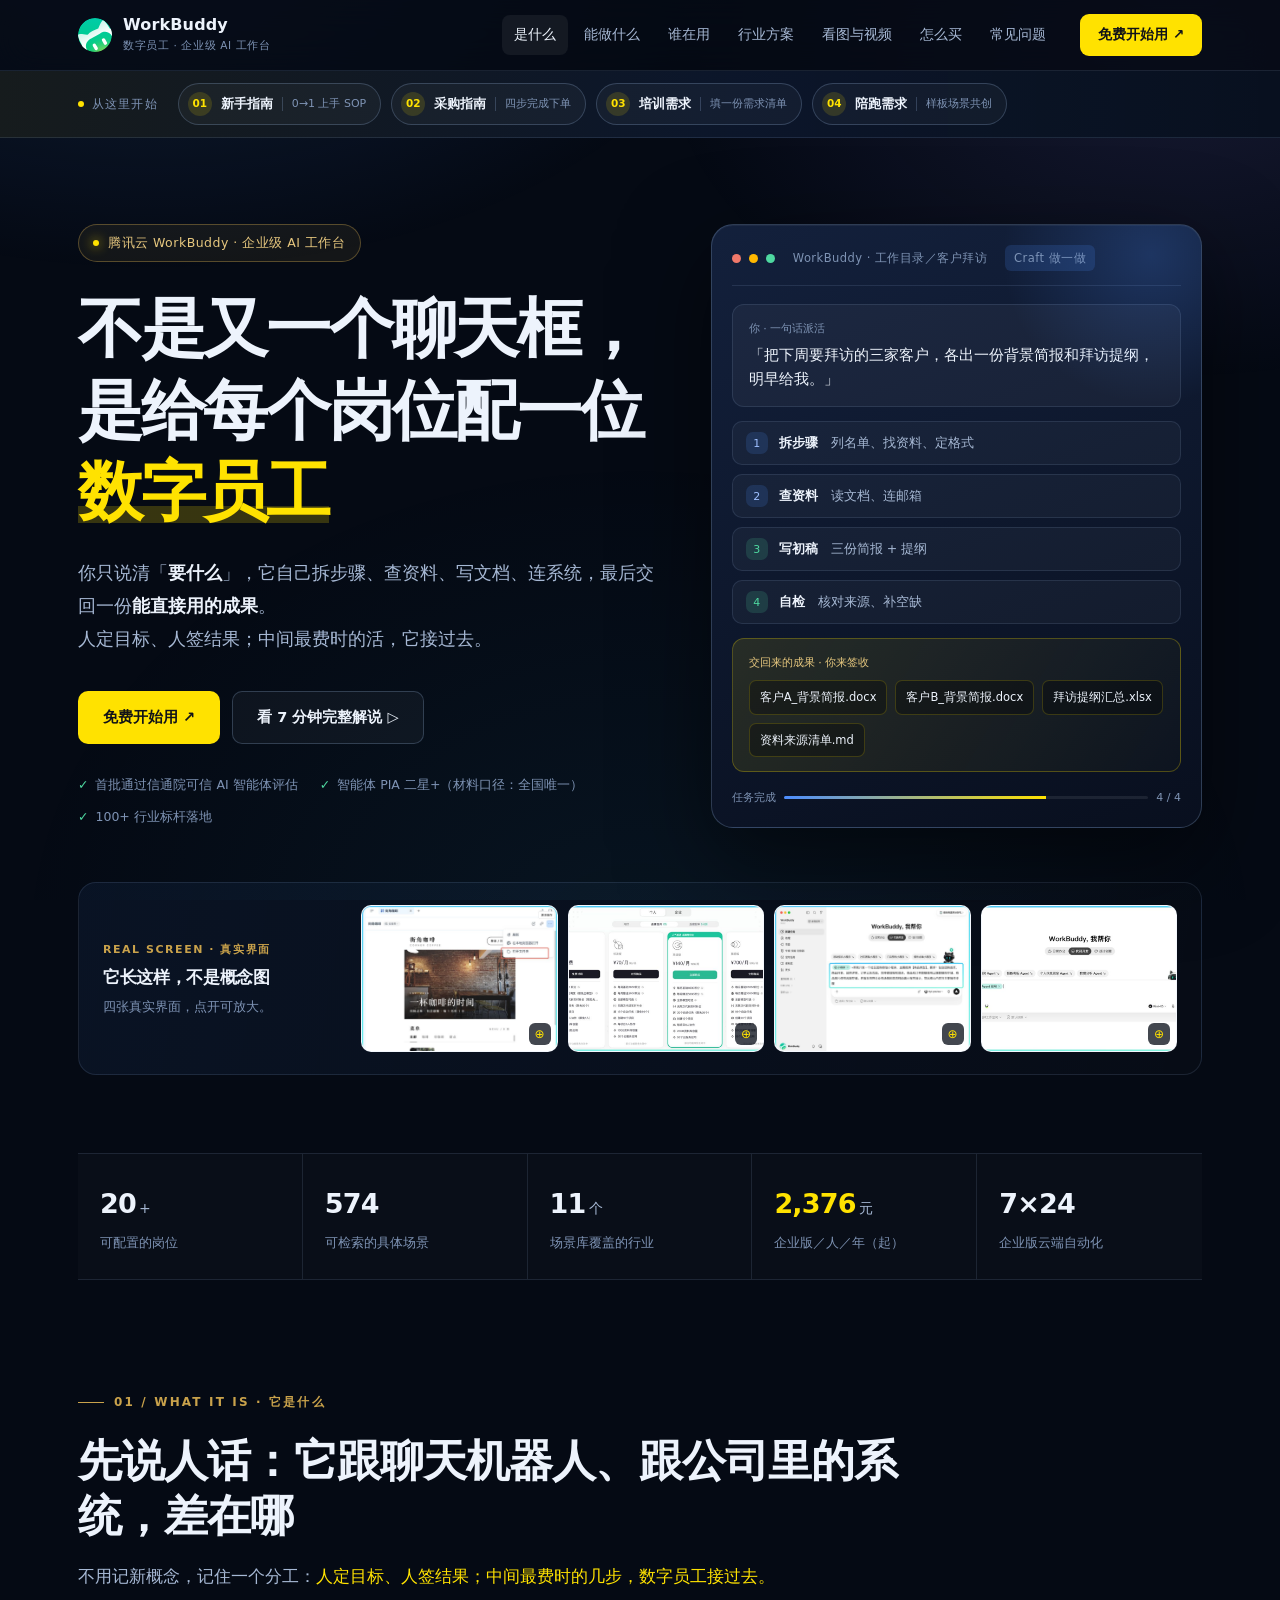
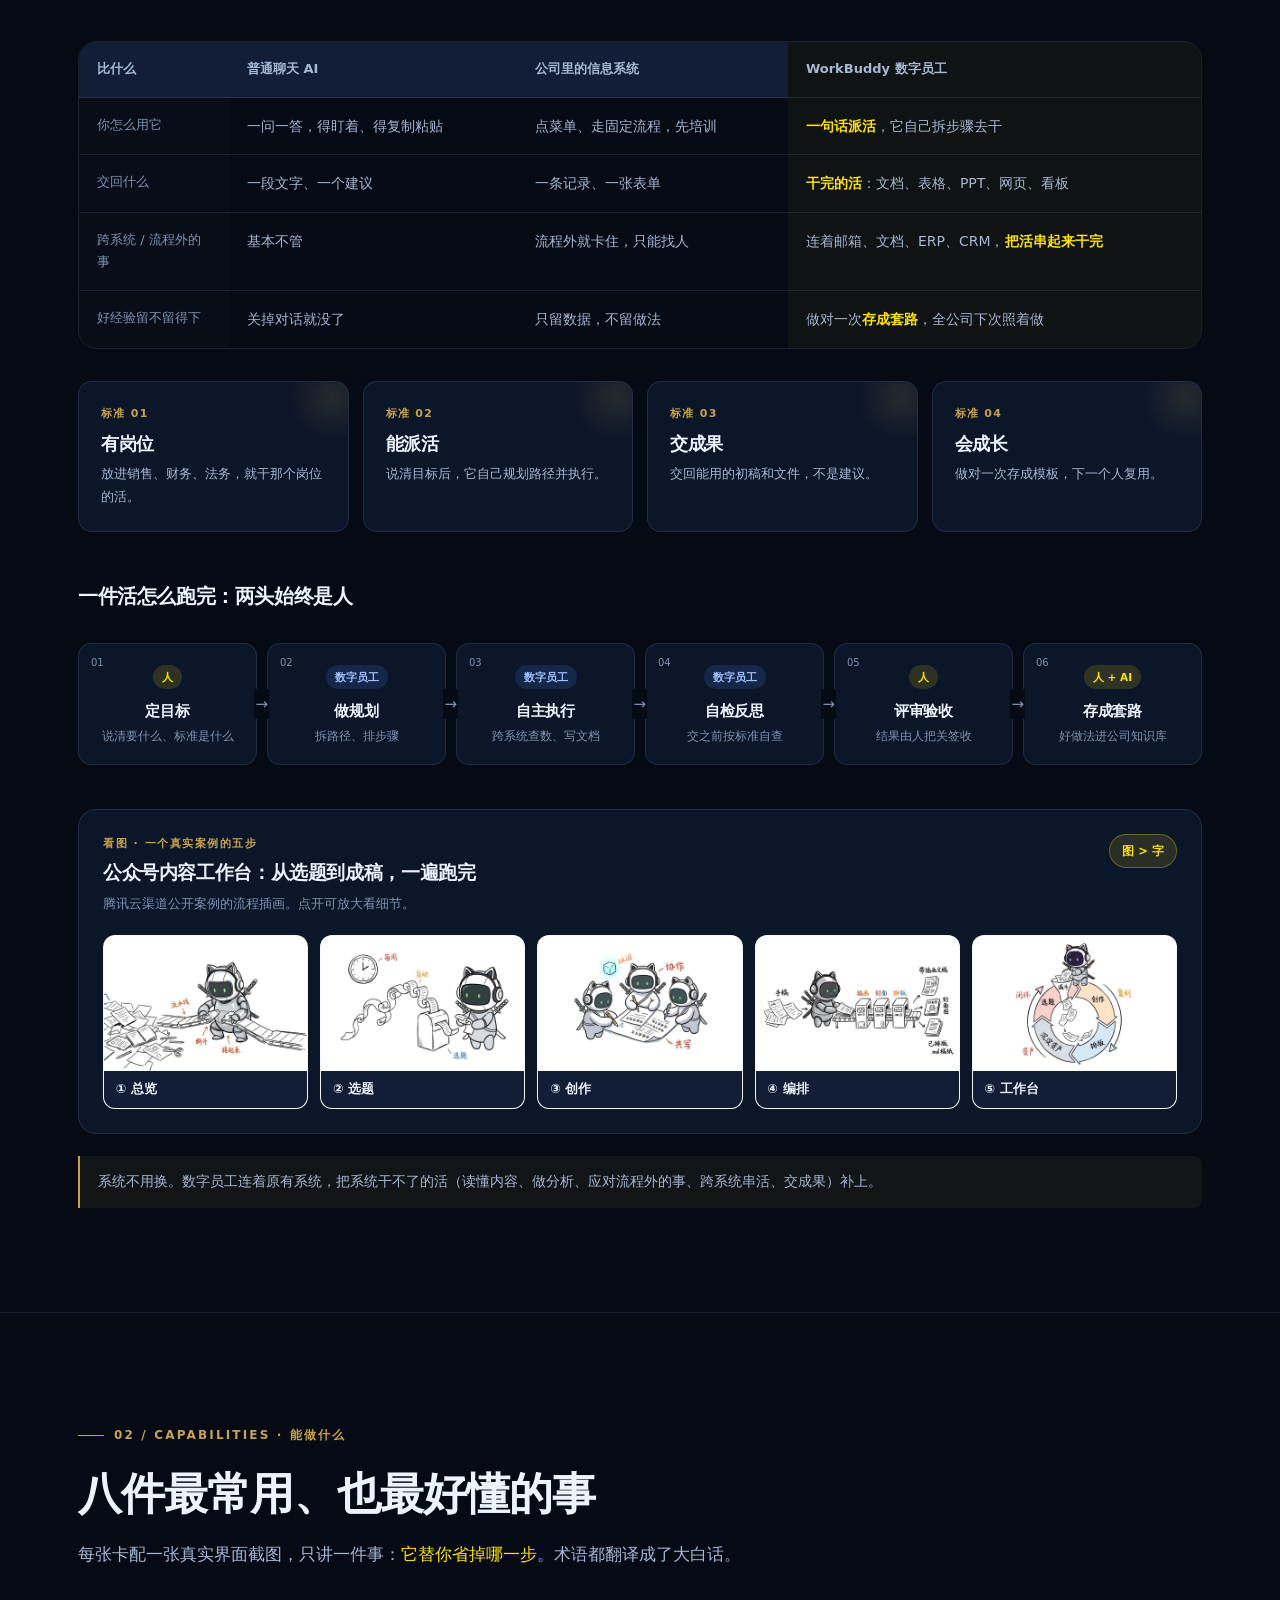
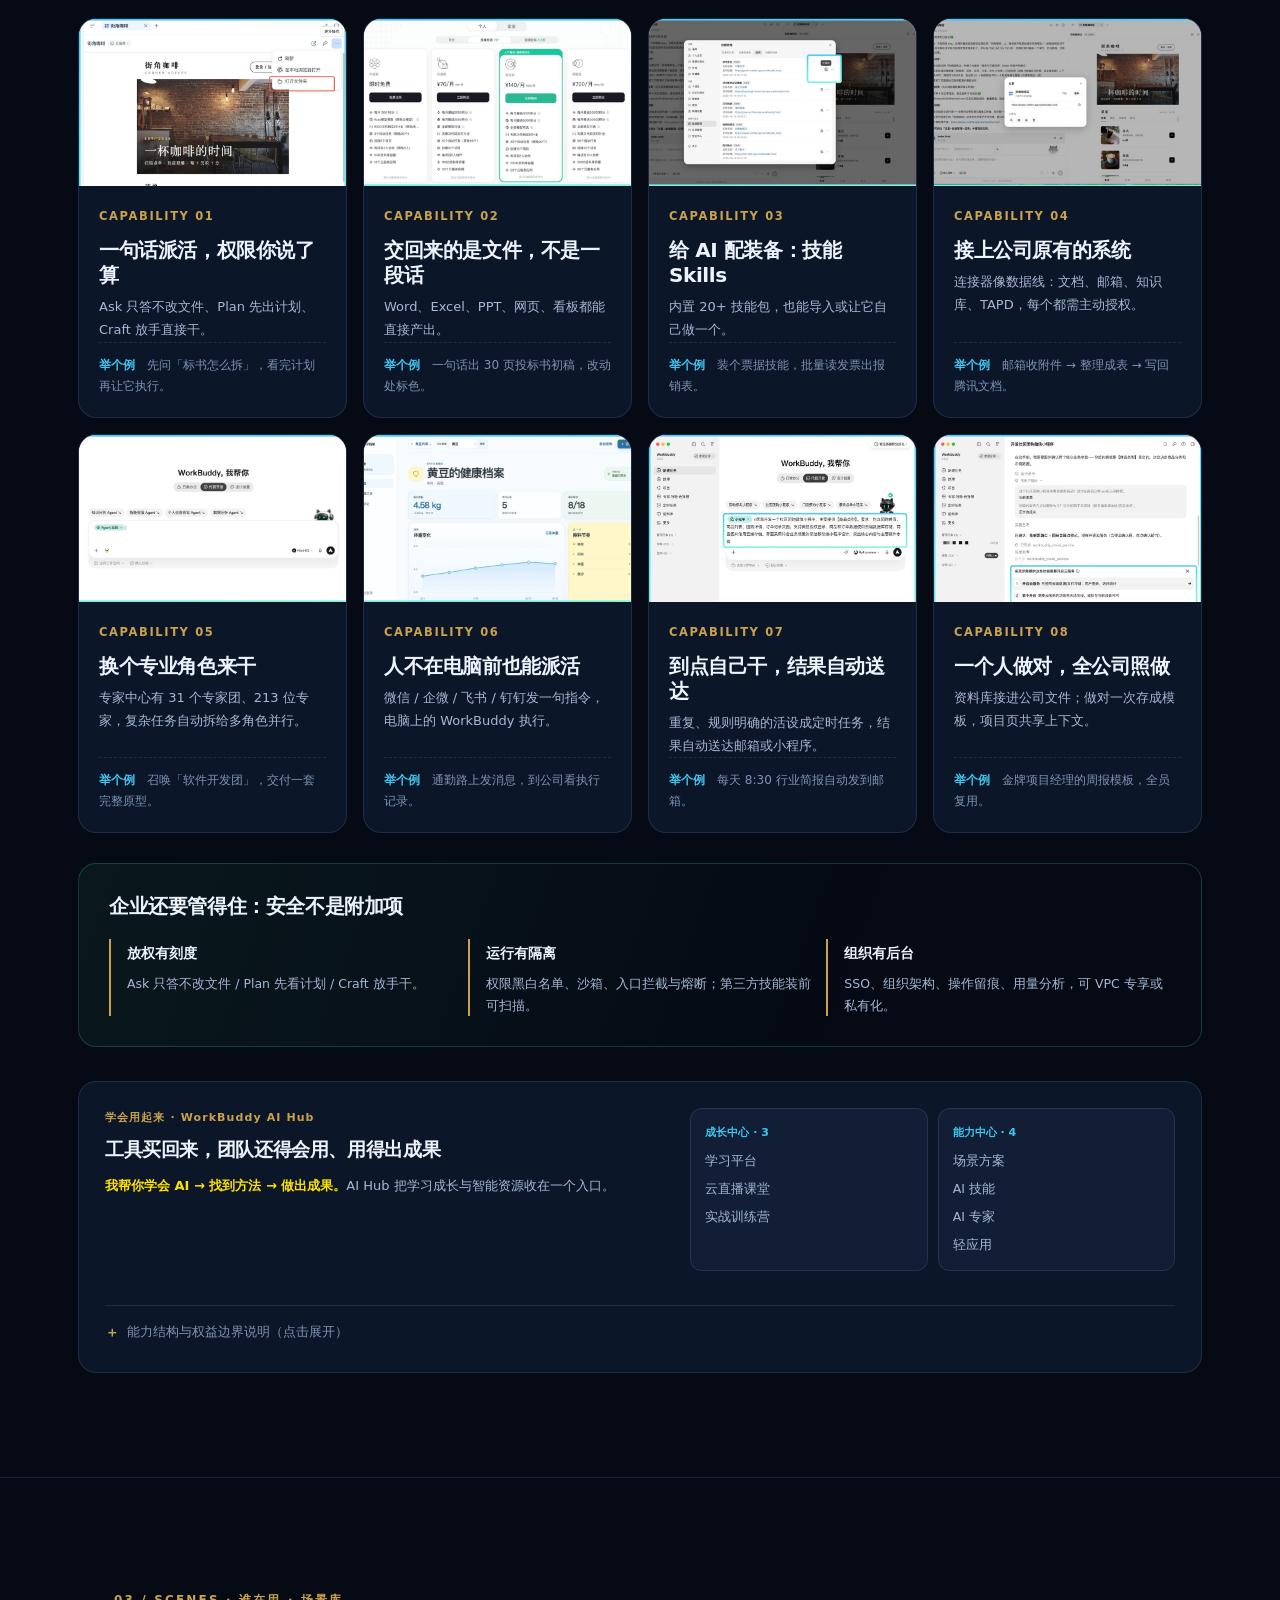
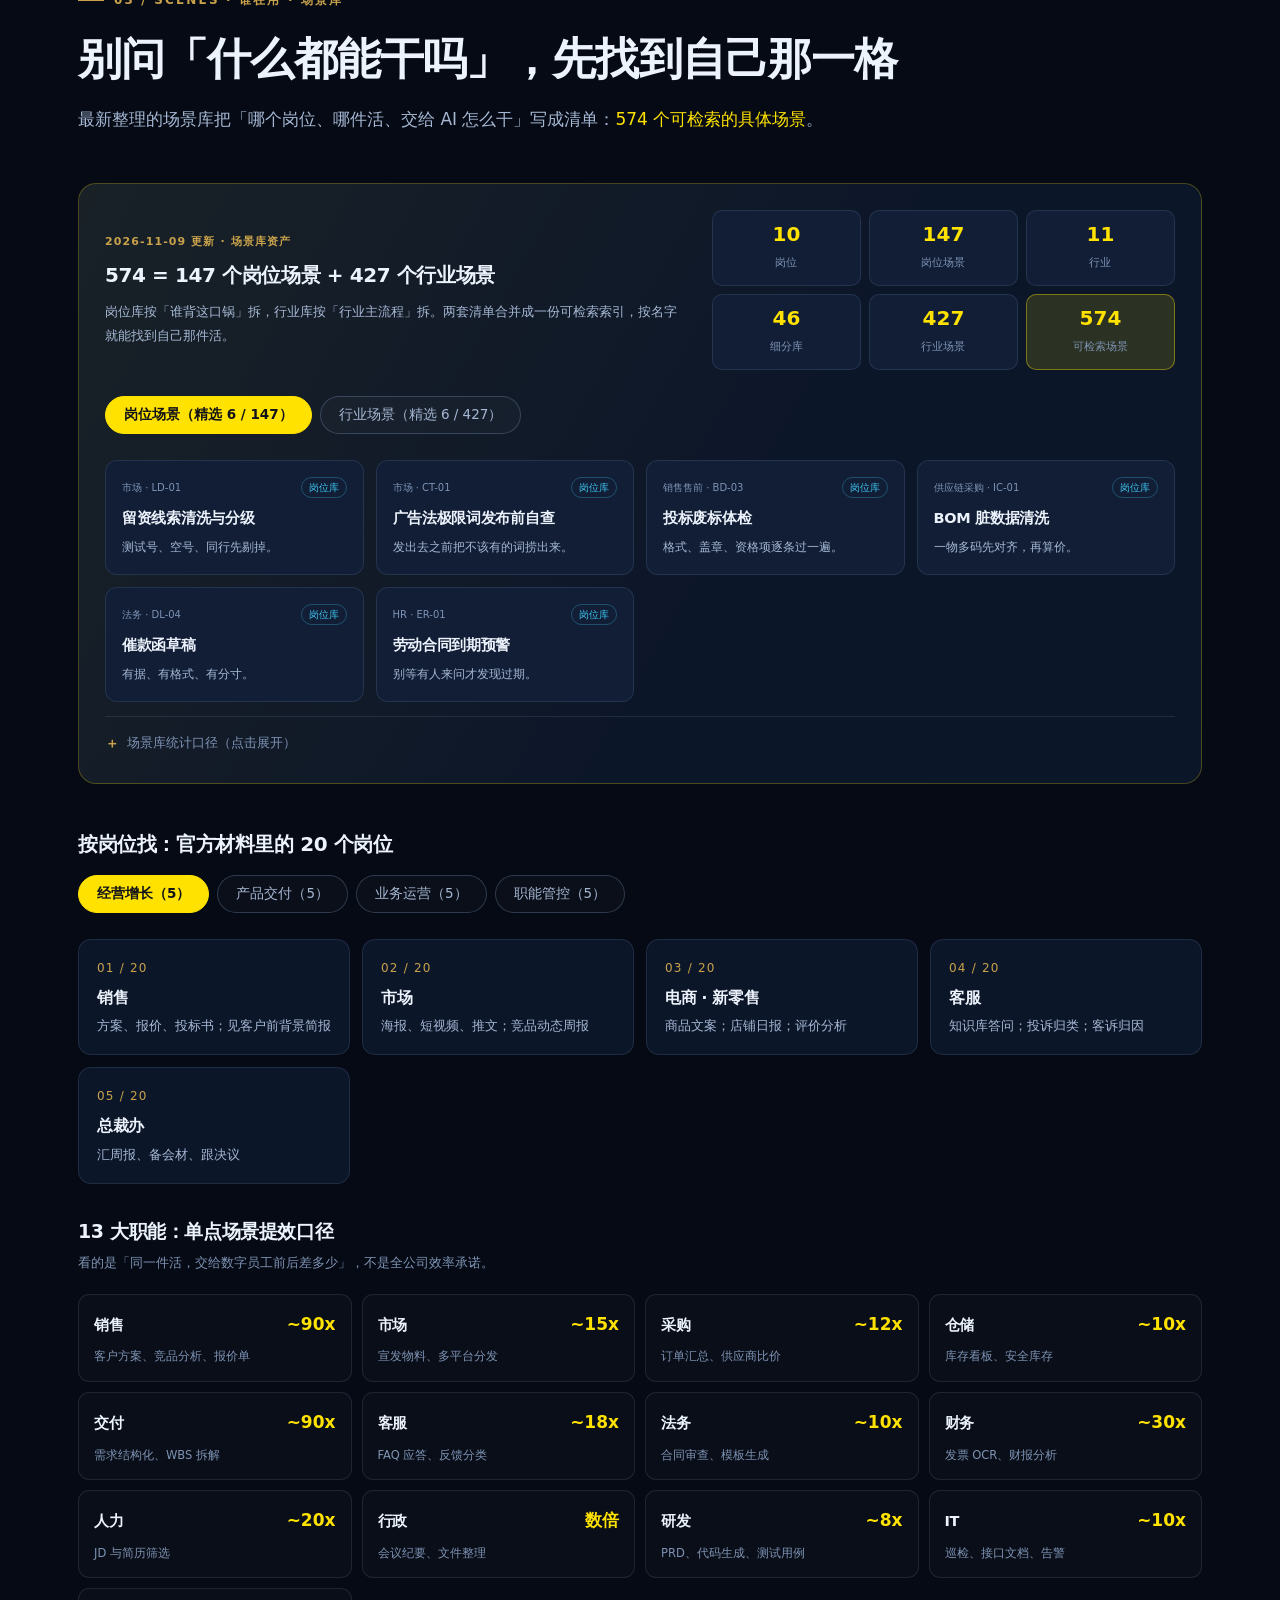
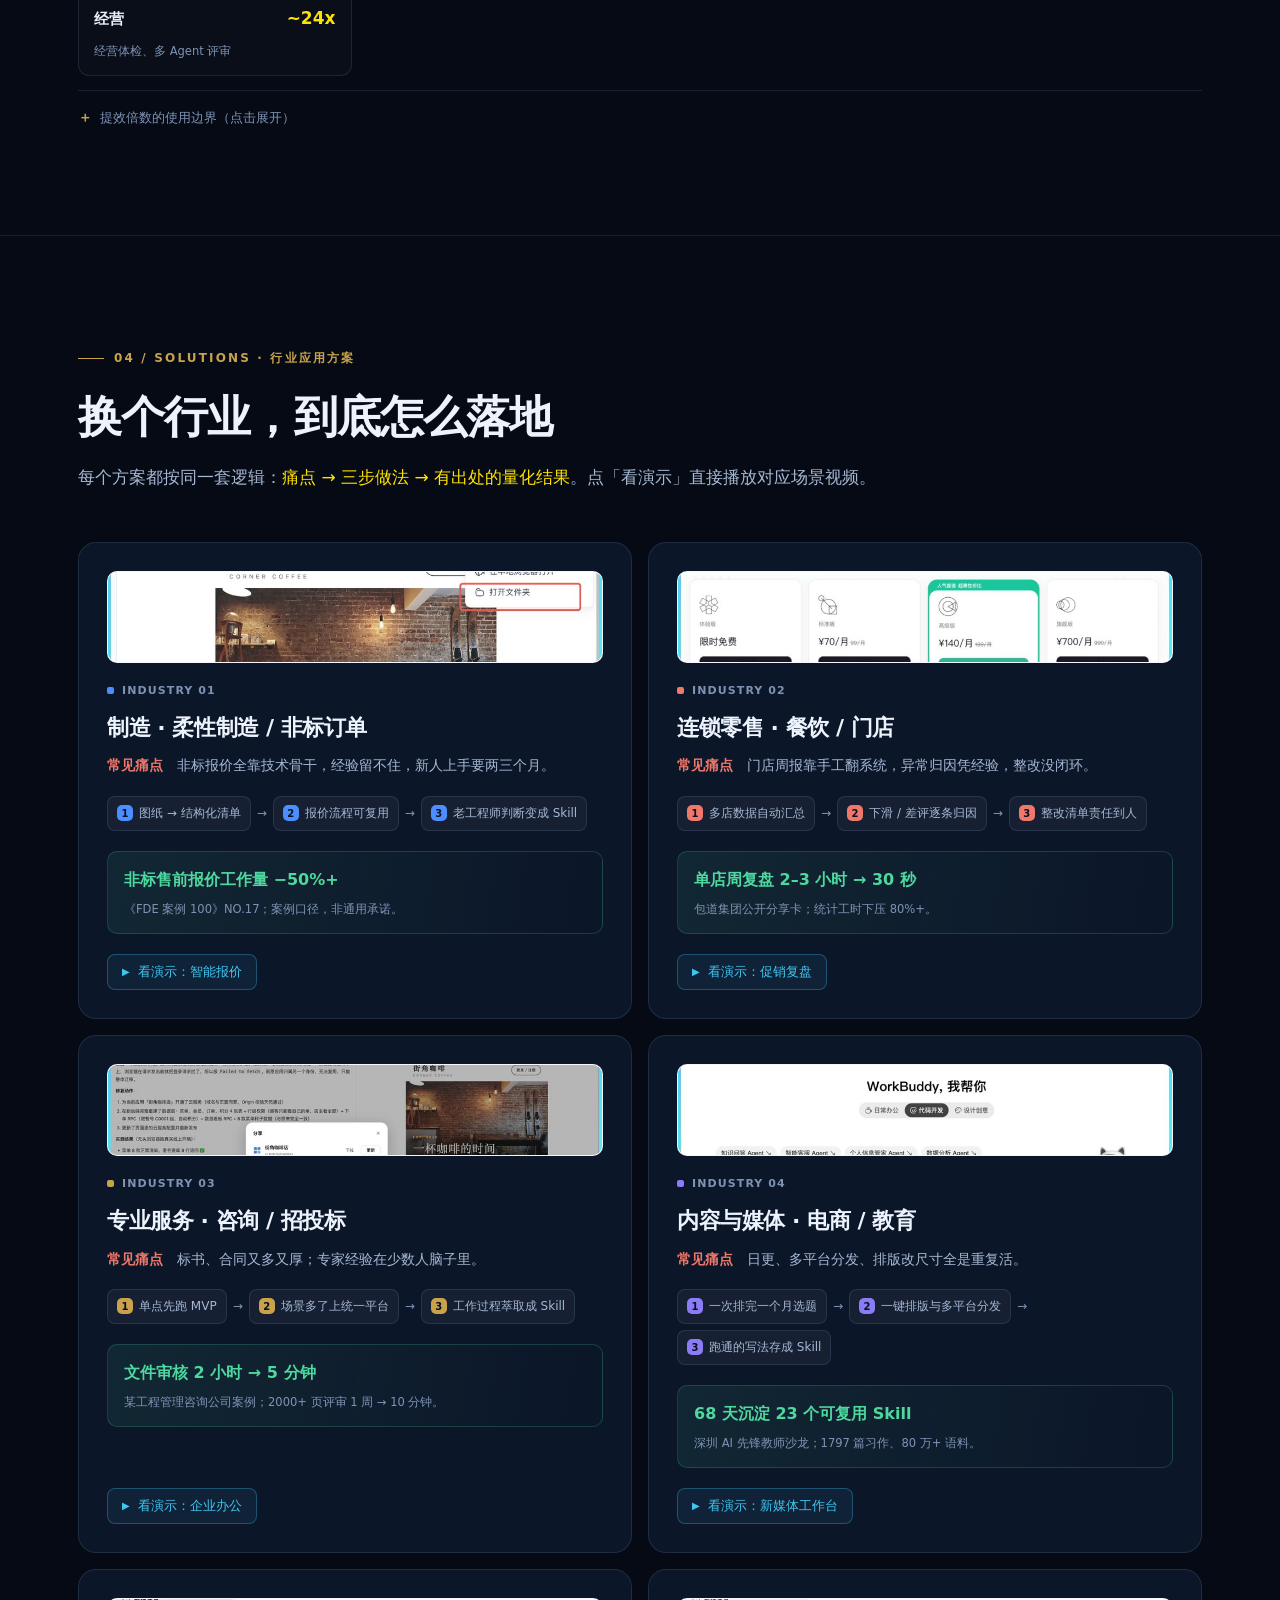
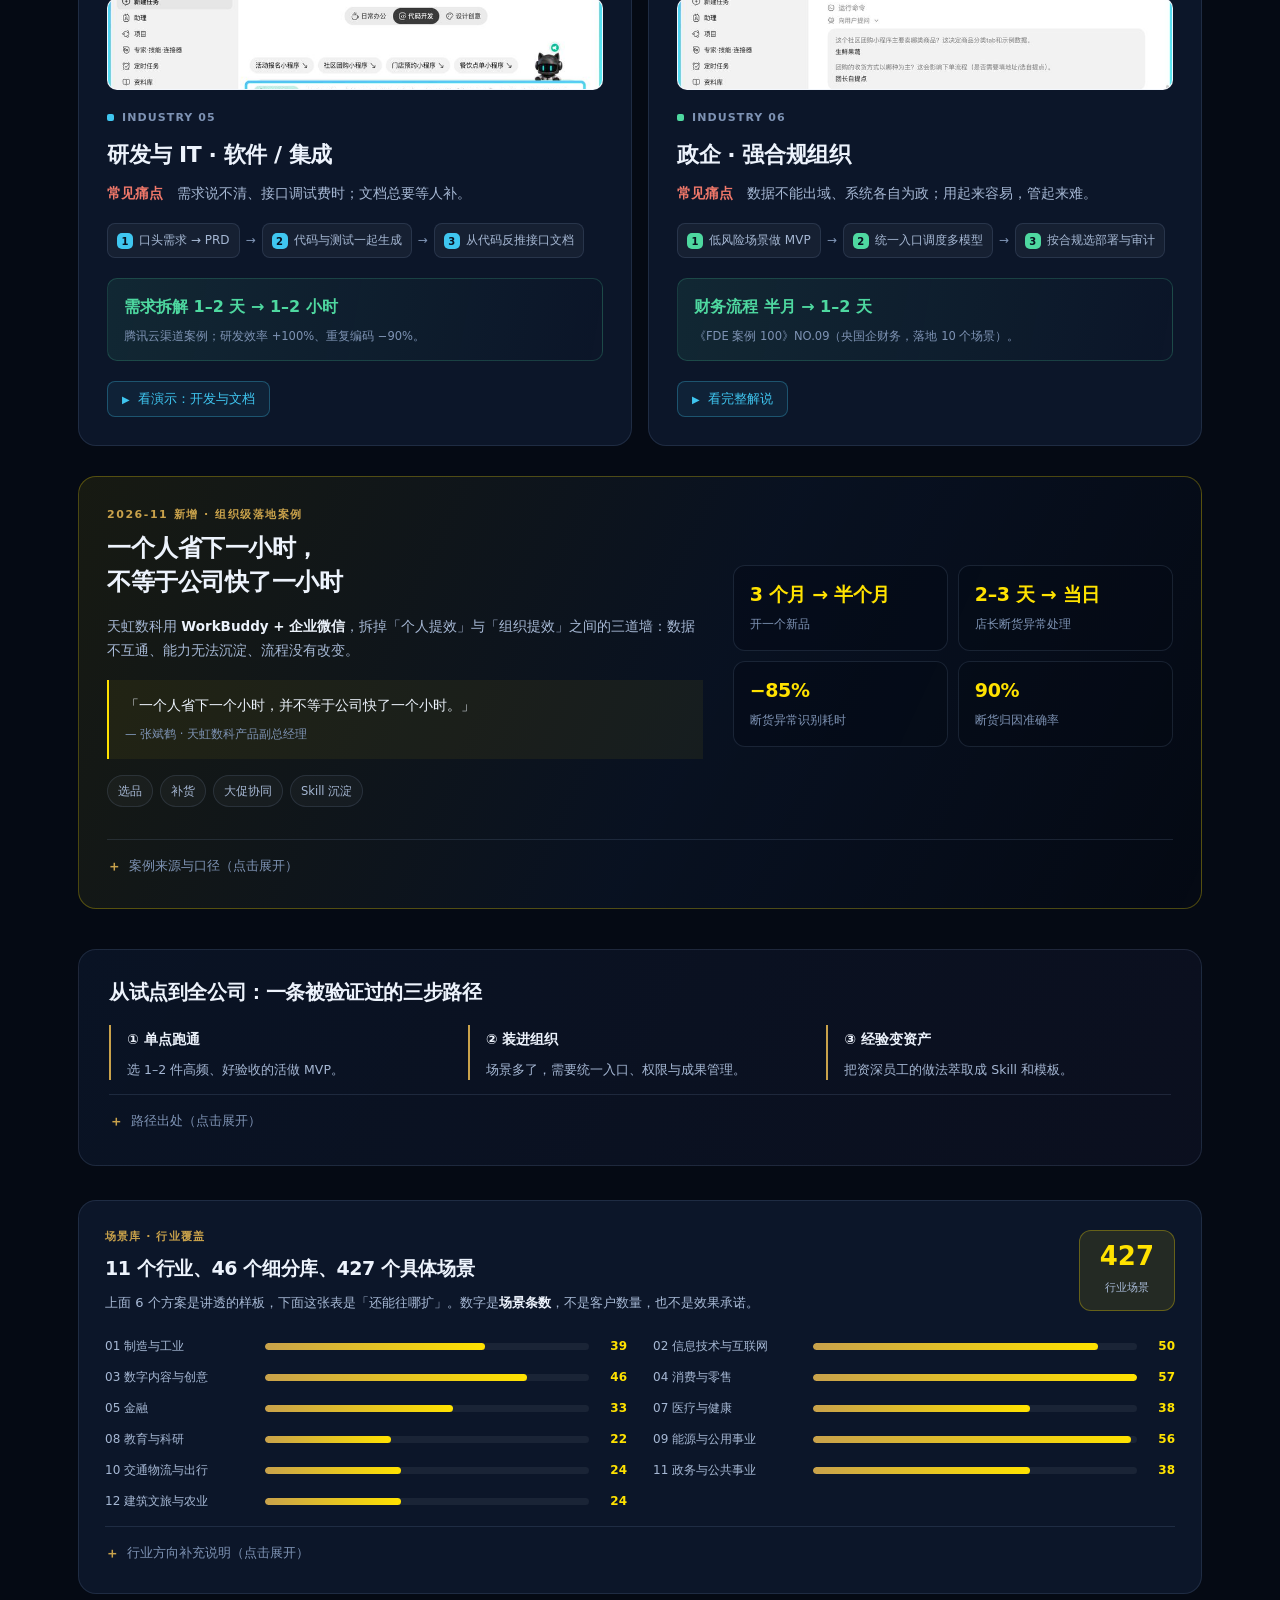
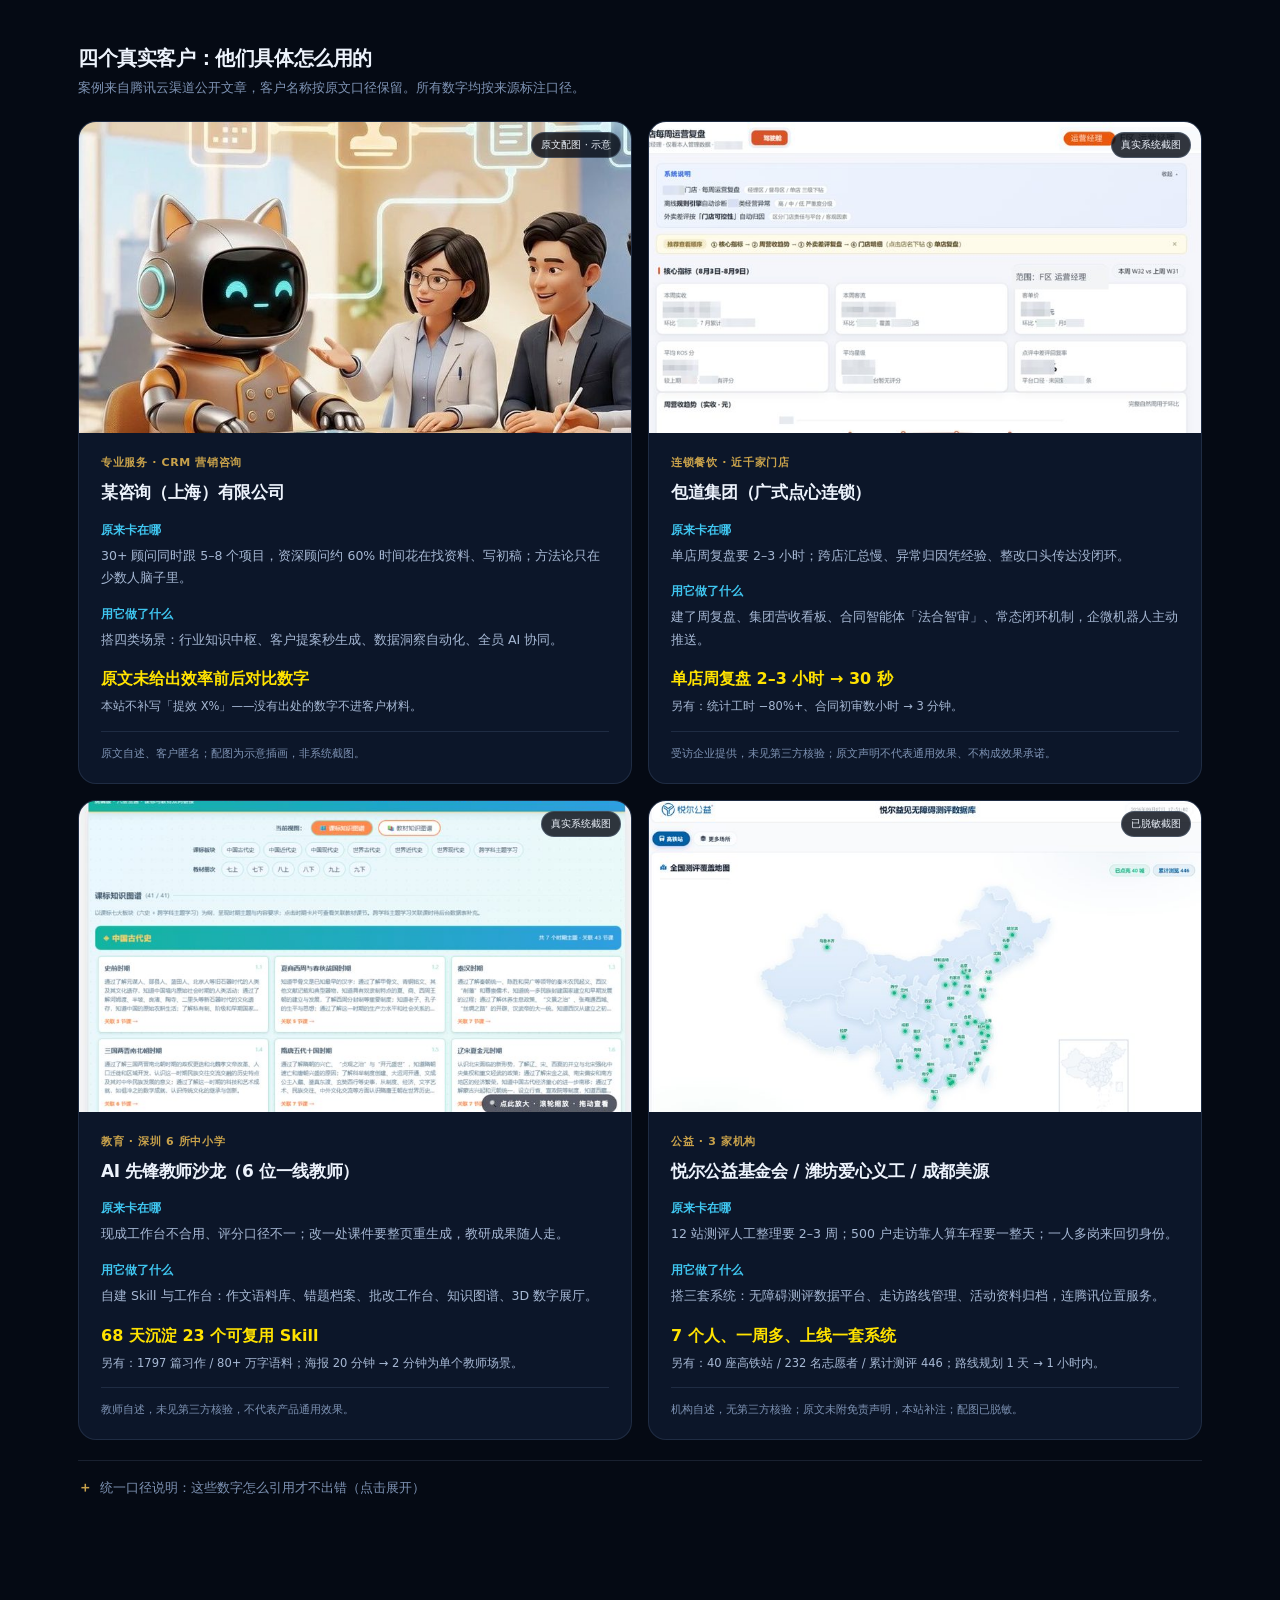
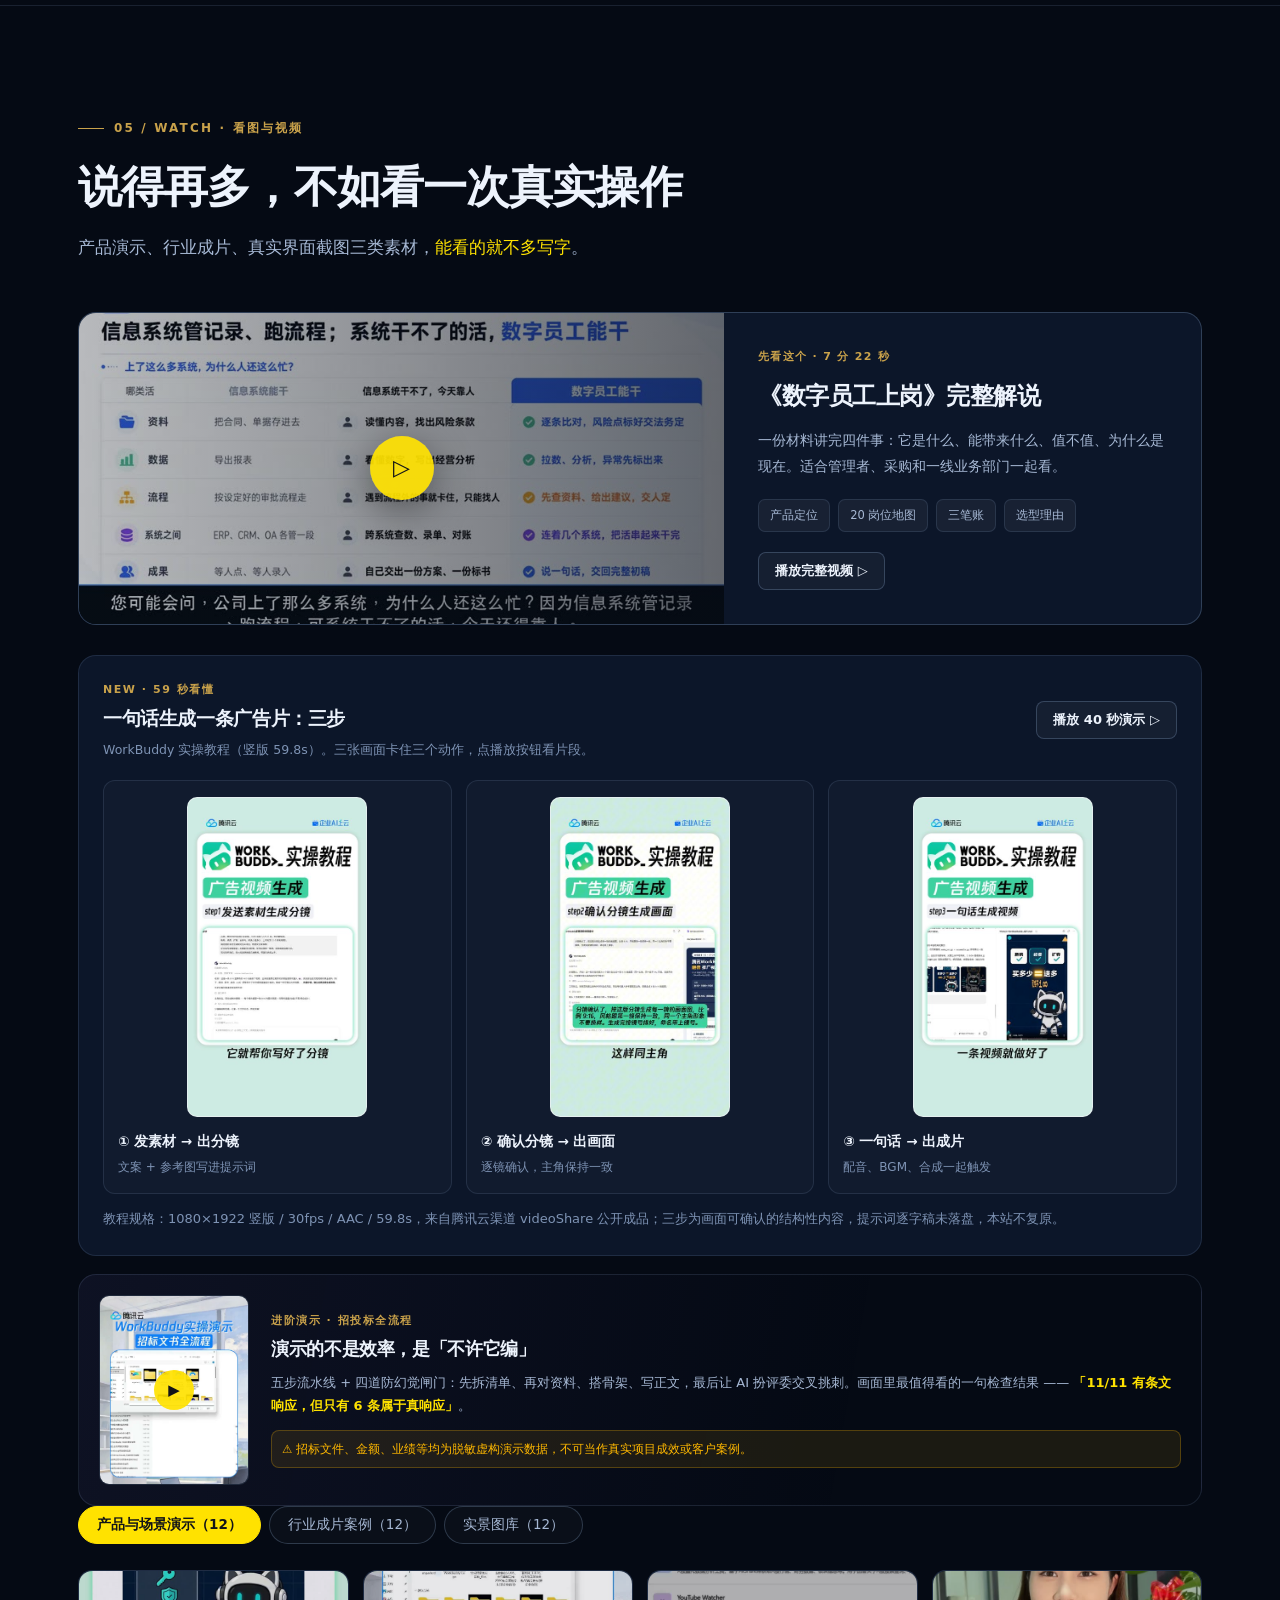
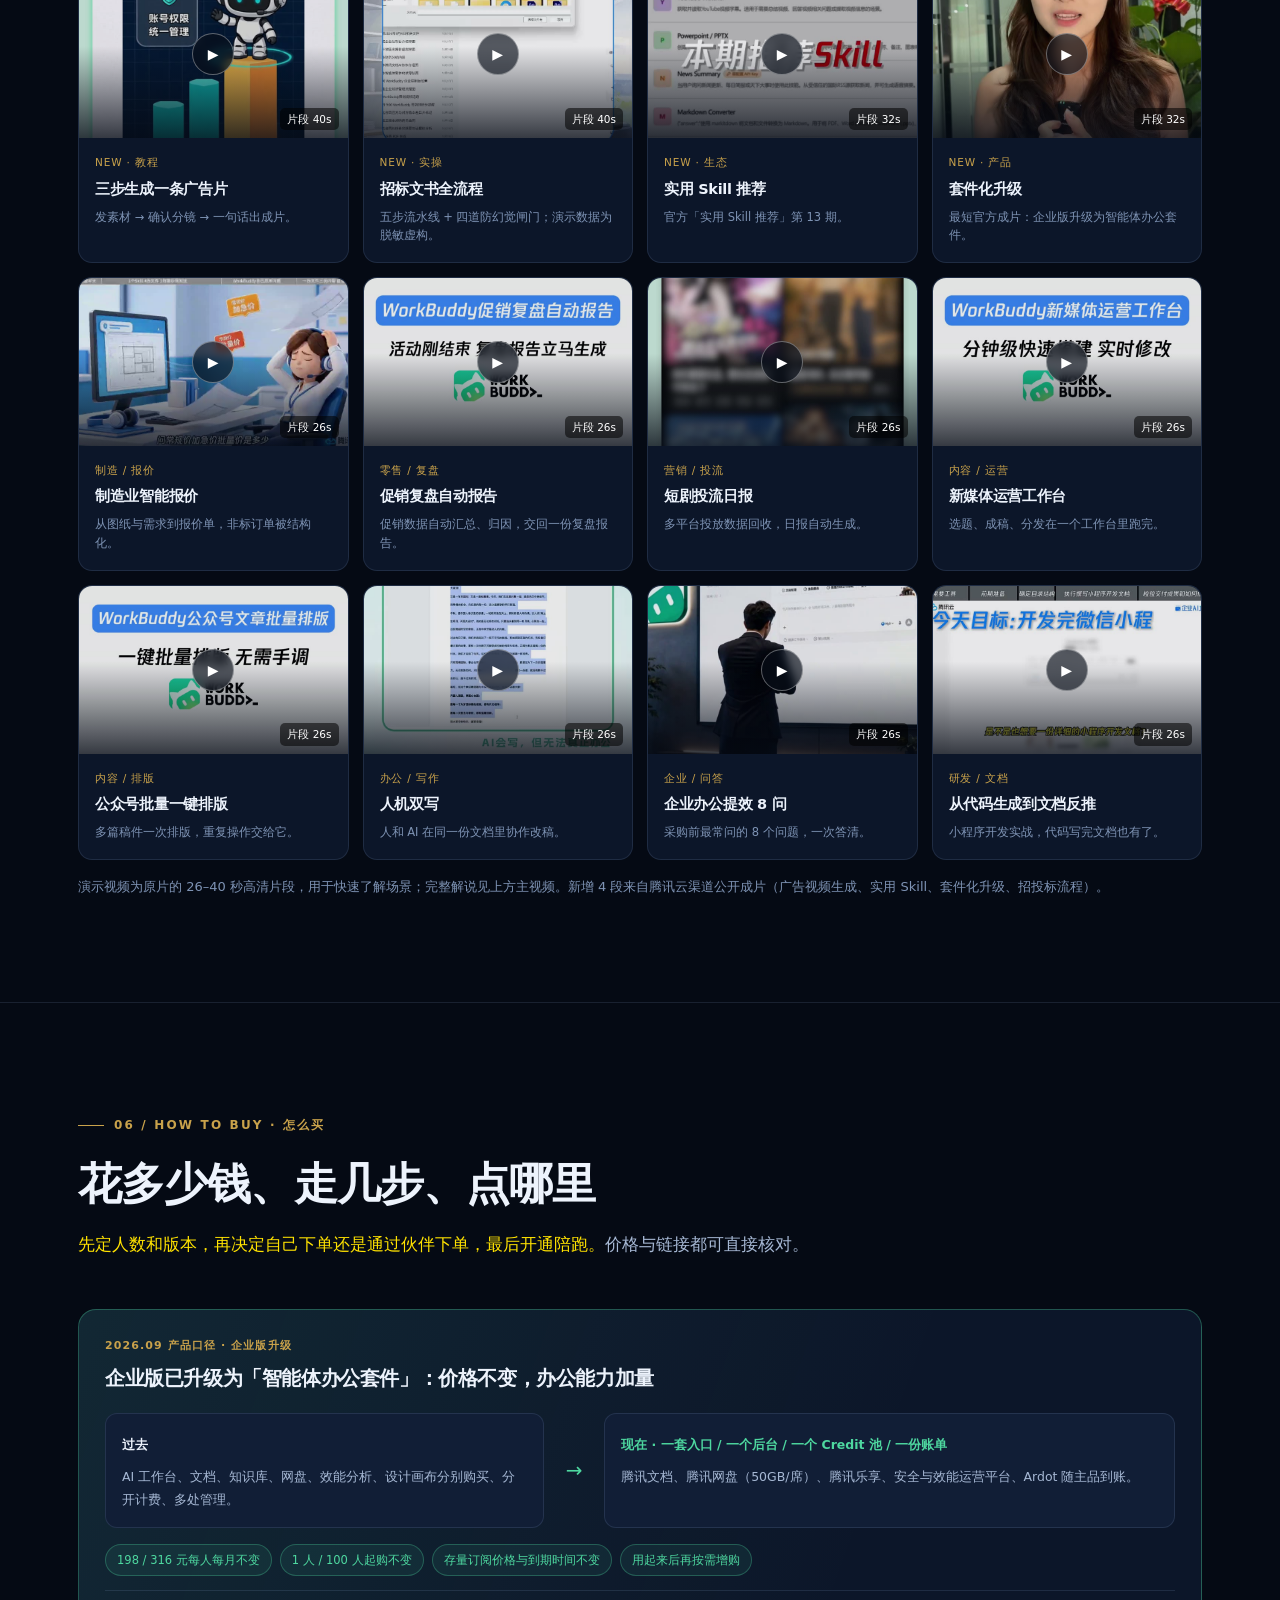
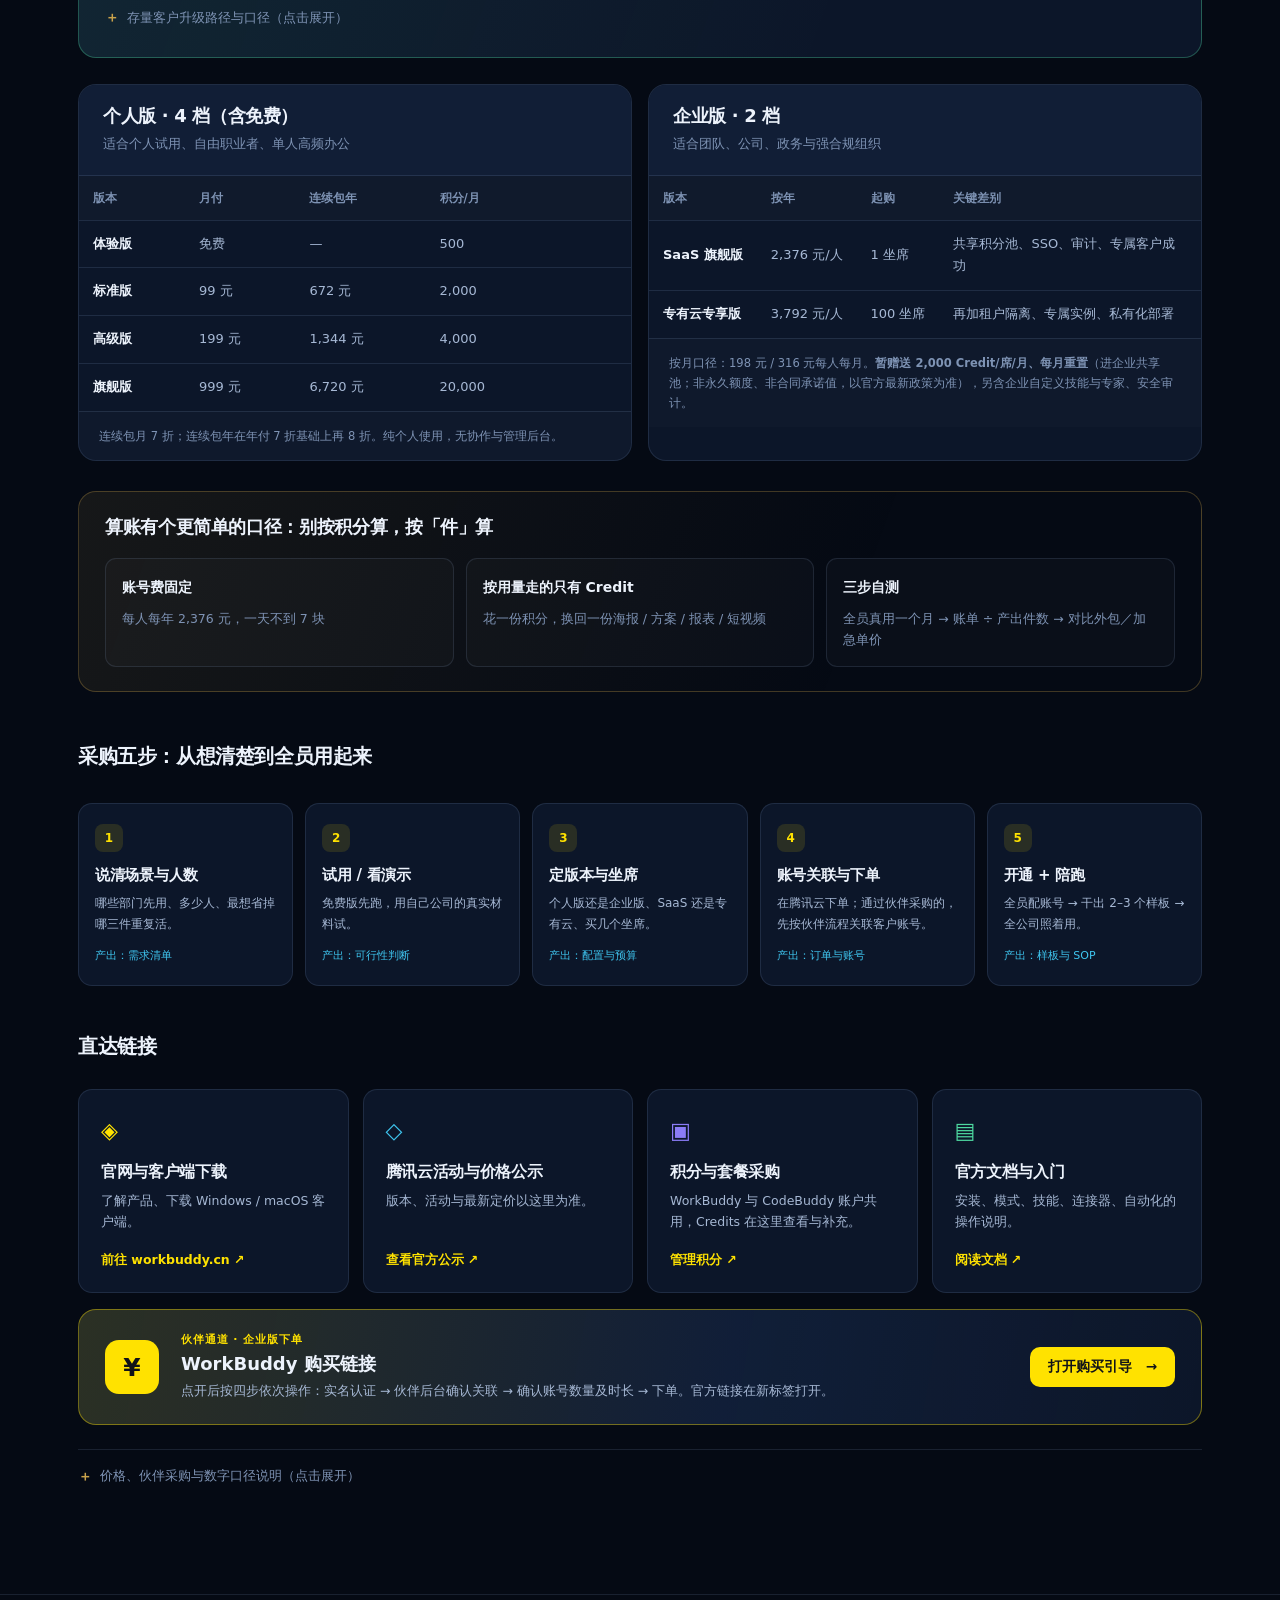
==== commit 8b99f72d: "feat: 导航胶囊条 + 新手/培训/陪跑三个二级页" ====
--- a/index.html
+++ b/index.html
@@ -31,6 +31,19 @@
   </div>
 </header>
 
+<!-- ============ 快捷胶囊（四个入口） ============ -->
+<div class="quickbar" role="navigation" aria-label="快捷入口">
+  <div class="wrap quickbar-in">
+    <span class="qb-label">从这里开始</span>
+    <div class="qb-pills">
+      <a class="qb-pill" href="guide.html"><i>01</i><b>新手指南</b><small>0→1 上手 SOP</small></a>
+      <a class="qb-pill" href="#buy" data-buy-guide><i>02</i><b>采购指南</b><small>四步完成下单</small></a>
+      <a class="qb-pill" href="training.html"><i>03</i><b>培训需求</b><small>填一份需求清单</small></a>
+      <a class="qb-pill" href="coaching.html"><i>04</i><b>陪跑需求</b><small>样板场景共创</small></a>
+    </div>
+  </div>
+</div>
+
 <main id="top">
 
 <!-- ============ Hero ============ -->
@@ -513,7 +526,7 @@
       </a>
     </div>
 
-    <button class="buy-entry reveal" type="button" data-purchase>
+    <button class="buy-entry reveal" id="buyLink" type="button" data-purchase>
       <span class="be-ic">¥</span>
       <span class="be-txt">
         <span class="be-tag">伙伴通道 · 企业版下单</span>
--- a/styles.css
+++ b/styles.css
@@ -971,3 +971,196 @@
   *{animation:none!important;transition-duration:.01ms!important;scroll-behavior:auto!important}
   .reveal{opacity:1;transform:none}
 }
+
+/* ============ 快捷胶囊条（导航下方四入口） ============ */
+.quickbar{
+  position:relative;z-index:55;border-bottom:1px solid var(--line);
+  background:linear-gradient(90deg,rgba(255,226,0,.055),rgba(76,141,255,.05) 55%,transparent),var(--bg-2);
+}
+.quickbar-in{display:flex;align-items:center;gap:20px;min-height:66px;padding-top:10px;padding-bottom:10px}
+.qb-label{flex:0 0 auto;font-size:11.5px;letter-spacing:.1em;color:var(--dim);white-space:nowrap}
+.qb-label::before{content:"";display:inline-block;width:6px;height:6px;border-radius:50%;background:var(--yellow);margin-right:8px;vertical-align:middle}
+.qb-pills{display:flex;gap:10px;flex-wrap:wrap;align-items:center}
+.qb-pill{
+  display:inline-flex;align-items:center;gap:9px;padding:8px 14px 8px 9px;
+  border:1px solid var(--line-strong);border-radius:999px;background:rgba(255,255,255,.035);
+  color:var(--text);font-family:inherit;font-size:13px;line-height:1.3;text-align:left;
+  transition:border-color .2s,background .2s,transform .2s;
+}
+.qb-pill i{
+  flex:0 0 24px;width:24px;height:24px;border-radius:50%;display:grid;place-items:center;
+  font-style:normal;font-size:10.5px;font-weight:700;background:rgba(255,226,0,.14);color:var(--yellow);
+}
+.qb-pill b{font-weight:650;white-space:nowrap}
+.qb-pill small{font-size:11px;color:var(--dim);white-space:nowrap;border-left:1px solid var(--line-strong);padding-left:9px}
+.qb-pill:hover{transform:translateY(-2px);border-color:var(--yellow);background:rgba(255,226,0,.09)}
+.qb-pill:focus-visible{outline:2px solid var(--yellow);outline-offset:3px}
+.qb-pill.is-current{border-color:rgba(255,226,0,.6);background:rgba(255,226,0,.13)}
+.qb-pill.is-current i{background:var(--yellow);color:#111318}
+
+/* ============ 二级页 · 通用版式 ============ */
+.guide-hero{padding:64px 0 26px;border-bottom:1px solid var(--line);position:relative;overflow:hidden}
+.guide-hero::before{content:"";position:absolute;inset:0;pointer-events:none;background:radial-gradient(700px 380px at 8% -20%,rgba(76,141,255,.14),transparent 70%)}
+.guide-hero > .wrap{position:relative}
+.crumb{font-size:12px;color:var(--dim);margin-bottom:26px}
+.crumb a{color:var(--muted)}
+.crumb a:hover{color:var(--yellow)}
+.crumb span{margin:0 8px}
+.crumb b{color:var(--text);font-weight:600}
+.guide-hero h1{font-size:clamp(30px,4.2vw,52px);font-weight:730;letter-spacing:-.035em;margin-top:20px}
+.guide-hero h1 em{font-style:normal;color:var(--yellow)}
+.guide-lead{font-size:16.5px;color:var(--muted);line-height:1.9;margin-top:22px;max-width:820px}
+.guide-lead strong,.guide-lead b{color:var(--text)}
+.guide-hero .hero-actions{margin-top:28px}
+.guide-hero-note{margin-top:26px;max-width:860px}
+.g-stats{display:grid;grid-template-columns:repeat(4,1fr);gap:12px;margin-top:40px}
+.g-stat{padding:16px 18px;border:1px solid var(--line);border-radius:12px;background:var(--panel)}
+.g-stat b{display:block;font-size:26px;color:var(--yellow);line-height:1.2}
+.g-stat b i{font-size:14px;font-style:normal;margin-left:2px}
+.g-stat span{font-size:11.5px;color:var(--muted)}
+.g-sec{padding:76px 0}
+.g-sec .sec-head{margin-bottom:36px}
+.g-sec .lead b{color:var(--text)}
+
+/* 步骤卡（12 步 / 陪跑四步共用） */
+.g-steps{display:grid;grid-template-columns:repeat(3,minmax(0,1fr));gap:14px}
+.g-step{position:relative;padding:20px;border:1px solid var(--line);border-radius:14px;background:var(--panel);display:flex;flex-direction:column;gap:12px}
+.g-step.is-key{border-color:rgba(255,226,0,.45);background:linear-gradient(160deg,rgba(255,226,0,.09),transparent 60%),var(--panel)}
+.g-step .gn{font-size:12px;font-weight:750;color:var(--yellow);letter-spacing:.08em}
+.g-step .ga b{font-size:14.5px;line-height:1.65}
+.g-step .ga p{font-size:12.5px;color:var(--muted);line-height:1.8;margin-top:8px}
+.g-step .gv{font-size:12px;color:var(--muted);line-height:1.7;padding-top:10px;border-top:1px dashed var(--line)}
+.g-step .gv span{display:inline-block;font-size:10.5px;color:var(--dim);border:1px solid var(--line);border-radius:5px;padding:1px 6px;margin-right:7px}
+.gkey{position:absolute;top:14px;right:14px;font-size:10px;color:#111318;background:var(--yellow);padding:2px 8px;border-radius:99px;font-weight:700}
+
+/* 表格 */
+.g-table-wrap{overflow-x:auto;border:1px solid var(--line);border-radius:14px;background:var(--panel)}
+.g-table{width:100%;border-collapse:collapse;font-size:13px;min-width:620px}
+.g-table th,.g-table td{padding:14px 16px;text-align:left;border-bottom:1px solid var(--line);vertical-align:top;line-height:1.75}
+.g-table th{font-size:11.5px;letter-spacing:.06em;color:var(--dim);background:var(--panel-2);font-weight:650;white-space:nowrap}
+.g-table td{color:var(--muted)}
+.g-table td b{color:var(--text);font-weight:650}
+.g-table tr:last-child td{border-bottom:0}
+
+/* 指令模板 */
+.g-prompt-grid{display:grid;grid-template-columns:1.05fr .95fr;gap:18px}
+.g-code-box,.g-mode{padding:20px;border:1px solid var(--line);border-radius:14px;background:var(--panel)}
+.g-code-hd{display:flex;align-items:center;justify-content:space-between;gap:12px;margin-bottom:14px;font-size:14px}
+.g-copy{font-family:inherit;font-size:12px;color:var(--yellow);background:rgba(255,226,0,.1);border:1px solid rgba(255,226,0,.4);border-radius:8px;padding:6px 12px}
+.g-copy:hover{background:var(--yellow);color:#111318}
+.g-code{margin:0;white-space:pre-wrap;word-break:break-word;font-family:ui-monospace,SFMono-Regular,Menlo,monospace;font-size:12.5px;line-height:1.9;color:var(--text);background:var(--bg-2);border:1px solid var(--line);border-radius:10px;padding:16px}
+.g-code-box .small{margin-top:12px}
+.g-mode h3{font-size:16px;margin-bottom:16px}
+.g-mode-row{display:flex;gap:12px;padding:14px 0;border-top:1px solid var(--line)}
+.g-mode-tag{flex:0 0 auto;height:fit-content;font-size:11px;font-weight:700;color:#111318;background:var(--yellow);border-radius:6px;padding:3px 9px}
+.g-mode-tag.is-quiet{background:rgba(255,255,255,.08);color:var(--muted)}
+.g-mode-row b{font-size:13px;line-height:1.6}
+.g-mode-row p{font-size:12px;color:var(--muted);line-height:1.8;margin-top:6px}
+
+/* 界面速查 */
+.g-ui-grid{display:grid;grid-template-columns:repeat(3,minmax(0,1fr));gap:12px}
+.g-ui-item{padding:16px;border:1px solid var(--line);border-radius:12px;background:var(--panel);display:flex;flex-direction:column;gap:6px}
+.gu-pos{font-size:10.5px;color:var(--yellow);letter-spacing:.04em}
+.g-ui-item b{font-size:13.5px;line-height:1.6}
+.g-ui-item small{font-size:11.5px;color:var(--dim);line-height:1.7}
+
+/* 验收勾选 */
+.g-check-box{padding:26px;border:1px solid var(--line);border-radius:16px;background:var(--panel);max-width:900px}
+.g-progress-hd{display:flex;justify-content:space-between;gap:12px;font-size:13px;margin-bottom:10px}
+.g-progress-hd span{color:var(--yellow);font-weight:650}
+.g-progress{height:8px;border-radius:99px;background:var(--panel-3);overflow:hidden;margin-bottom:22px}
+.g-progress i{display:block;height:100%;width:0;background:var(--yellow);transition:width .3s}
+.g-checks{display:flex;flex-direction:column;gap:10px}
+.chk{position:relative;display:flex;align-items:flex-start;gap:12px;padding:14px 16px;border:1px solid var(--line);border-radius:11px;background:var(--panel-2);cursor:pointer;font-size:13.5px;line-height:1.75;color:var(--muted);transition:border-color .2s,background .2s}
+.chk input{position:absolute;opacity:0;width:0;height:0}
+.chk .ck{flex:0 0 20px;width:20px;height:20px;border-radius:6px;border:1px solid var(--line-strong);margin-top:2px;display:grid;place-items:center}
+.chk .ck::after{content:"✓";font-size:12px;color:#111318;opacity:0}
+.chk.done{border-color:rgba(255,226,0,.45);color:var(--text);background:rgba(255,226,0,.06)}
+.chk.done .ck{background:var(--yellow);border-color:var(--yellow)}
+.chk.done .ck::after{opacity:1}
+.chk b{color:var(--text)}
+.g-reset{margin-top:18px;font-family:inherit;font-size:12px;color:var(--dim);background:none;border:1px solid var(--line);border-radius:8px;padding:7px 14px}
+.g-reset:hover{color:var(--text);border-color:var(--line-strong)}
+
+/* 培训诉求卡 / 陪跑四件套 */
+.g-cards{display:grid;grid-template-columns:repeat(4,minmax(0,1fr));gap:14px}
+.g-card{padding:20px;border:1px solid var(--line);border-top:2px solid var(--blue);border-radius:14px;background:var(--panel);display:flex;flex-direction:column;gap:8px}
+.g-card.c-yellow{border-top-color:var(--yellow)}
+.g-card.c-green{border-top-color:var(--green)}
+.g-card.c-violet{border-top-color:var(--violet)}
+.g-card .gc-no{font-size:11px;font-weight:700;color:var(--dim);letter-spacing:.1em}
+.g-card h3{font-size:16px}
+.g-card p{font-size:12.5px;color:var(--muted);line-height:1.8;flex:1}
+.g-card small{font-size:11px;color:var(--dim);border-top:1px solid var(--line);padding-top:10px}
+.g-frame{display:grid;grid-template-columns:repeat(2,minmax(0,1fr));gap:14px}
+.g-frame-item{display:flex;gap:14px;padding:20px;border:1px solid var(--line);border-radius:14px;background:var(--panel)}
+.g-frame-item > span{flex:0 0 32px;width:32px;height:32px;border-radius:9px;display:grid;place-items:center;background:rgba(255,226,0,.14);color:var(--yellow);font-size:12px;font-weight:700}
+.g-frame-item b{font-size:15px}
+.g-frame-item p{font-size:12.5px;color:var(--muted);line-height:1.8;margin-top:8px}
+
+/* 需求清单表单 */
+.g-form{padding:26px;border:1px solid var(--line);border-radius:16px;background:var(--panel);max-width:920px}
+.g-form-grid{display:grid;grid-template-columns:repeat(2,minmax(0,1fr));gap:0 16px}
+.fld{display:flex;flex-direction:column;gap:7px;margin-bottom:16px}
+.fld > span{font-size:12.5px;color:var(--muted);font-weight:600}
+.fld > span b{color:var(--yellow)}
+.fld input,.fld textarea{
+  width:100%;font-family:inherit;font-size:13.5px;color:var(--text);line-height:1.7;
+  background:var(--bg-2);border:1px solid var(--line-strong);border-radius:9px;padding:11px 13px;resize:vertical;
+}
+.fld input:focus,.fld textarea:focus{outline:none;border-color:var(--yellow)}
+.fld input::placeholder,.fld textarea::placeholder{color:#5D7090}
+.fld-set{border:1px solid var(--line);border-radius:10px;padding:12px 14px 14px;margin:0 0 18px}
+.fld-set legend{font-size:12.5px;color:var(--muted);font-weight:600;padding:0 6px}
+.fld-checks{display:flex;flex-wrap:wrap;gap:10px 18px}
+.fld-checks label{display:inline-flex;align-items:center;gap:7px;font-size:12.5px;color:var(--muted);cursor:pointer}
+.fld-checks input{accent-color:var(--yellow);width:15px;height:15px}
+.g-form-actions{display:flex;align-items:center;gap:12px;flex-wrap:wrap;margin-top:6px}
+.g-form-tip{font-size:12px;color:var(--yellow)}
+.g-out{margin:18px 0 0;white-space:pre-wrap;word-break:break-word;font-family:ui-monospace,SFMono-Regular,Menlo,monospace;font-size:12px;line-height:1.85;color:var(--muted);background:var(--bg-2);border:1px solid var(--line);border-radius:10px;padding:16px;max-height:320px;overflow:auto}
+
+/* 培训验收 / 边界 / 下一步 */
+.g-accept{display:grid;grid-template-columns:repeat(2,minmax(0,1fr));gap:12px;max-width:900px}
+.g-accept-item{display:flex;gap:14px;padding:18px;border:1px solid var(--line);border-radius:12px;background:var(--panel)}
+.g-accept-item span{font-size:12px;font-weight:700;color:var(--yellow)}
+.g-accept-item p{font-size:13.5px;color:var(--muted);line-height:1.8}
+.g-accept-item b{color:var(--text)}
+.g-link{color:var(--yellow);border-bottom:1px solid rgba(255,226,0,.5)}
+.g-boundary{display:grid;grid-template-columns:repeat(2,minmax(0,1fr));gap:14px}
+.g-bcard{padding:20px;border:1px solid var(--line);border-radius:14px;background:var(--panel)}
+.g-bcard b{font-size:14.5px}
+.g-bcard p{font-size:12.5px;color:var(--muted);line-height:1.85;margin-top:9px}
+.g-next{margin-top:34px;padding:26px;border:1px solid rgba(255,226,0,.32);border-radius:16px;background:linear-gradient(100deg,rgba(255,226,0,.09),transparent 70%),var(--panel);display:flex;align-items:center;justify-content:space-between;gap:24px;flex-wrap:wrap}
+.g-next b{font-size:17px}
+.g-next p{font-size:13px;color:var(--muted);margin-top:8px;line-height:1.8}
+.g-next .hero-actions{margin-top:0}
+.g-fold{margin-top:0;padding:0;border:1px solid var(--line);border-top:1px solid var(--line);border-radius:14px;background:var(--panel);overflow:hidden}
+.g-fold > summary{display:flex;width:100%;padding:18px 20px;font-size:14px;color:var(--text)}
+.g-fold .fold-body{margin:0 20px 20px;font-size:13px;line-height:1.9}
+.g-formula{margin:0 0 16px;padding:16px;border-radius:10px;background:rgba(255,226,0,.09);border:1px solid rgba(255,226,0,.3);color:var(--yellow);font-size:14px;font-weight:650;text-align:center}
+
+/* 二级页响应式 */
+@media(max-width:900px){
+  .quickbar-in{flex-direction:column;align-items:flex-start;gap:10px;padding-top:12px;padding-bottom:12px}
+  .qb-pills{display:grid;grid-template-columns:repeat(2,minmax(0,1fr));width:100%}
+  .qb-pill{width:100%}
+  .qb-pill small{display:none}
+  .g-steps,.g-ui-grid,.g-cards{grid-template-columns:repeat(2,minmax(0,1fr))}
+  .g-prompt-grid,.g-form-grid,.g-frame,.g-accept,.g-boundary{grid-template-columns:1fr}
+  .g-stats{grid-template-columns:repeat(2,1fr)}
+  .guide-hero{padding-top:44px}
+  .g-sec{padding:60px 0}
+}
+@media(max-width:560px){
+  .qb-pill{padding:7px 10px 7px 7px;font-size:12px}
+  .qb-pill i{flex-basis:20px;width:20px;height:20px;font-size:9.5px}
+  .g-steps,.g-ui-grid,.g-cards{grid-template-columns:1fr}
+  .g-stats{gap:8px}
+  .g-stat{padding:12px}
+  .g-stat b{font-size:21px}
+  .g-form,.g-check-box{padding:18px}
+  .g-next{padding:20px}
+  .guide-hero h1{font-size:30px}
+  .crumb{margin-bottom:18px}
+  .g-table{min-width:560px}
+}
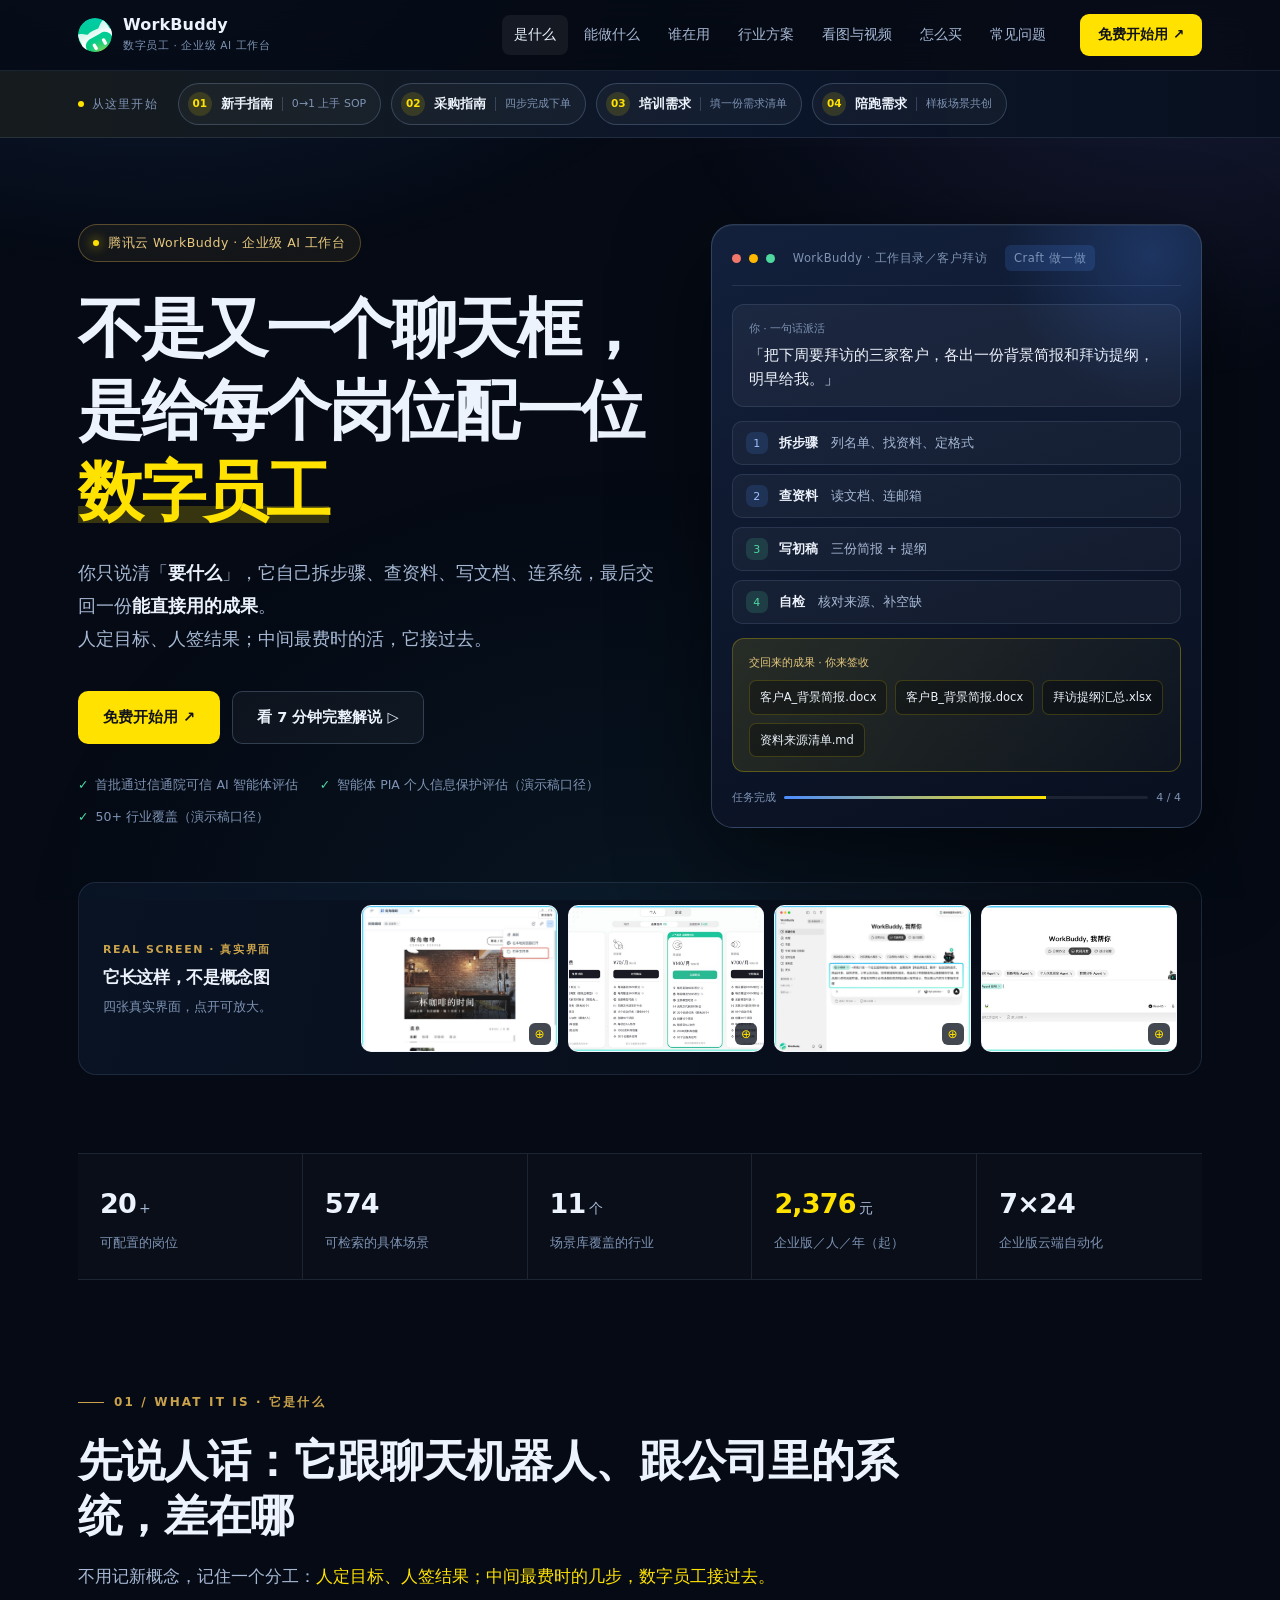
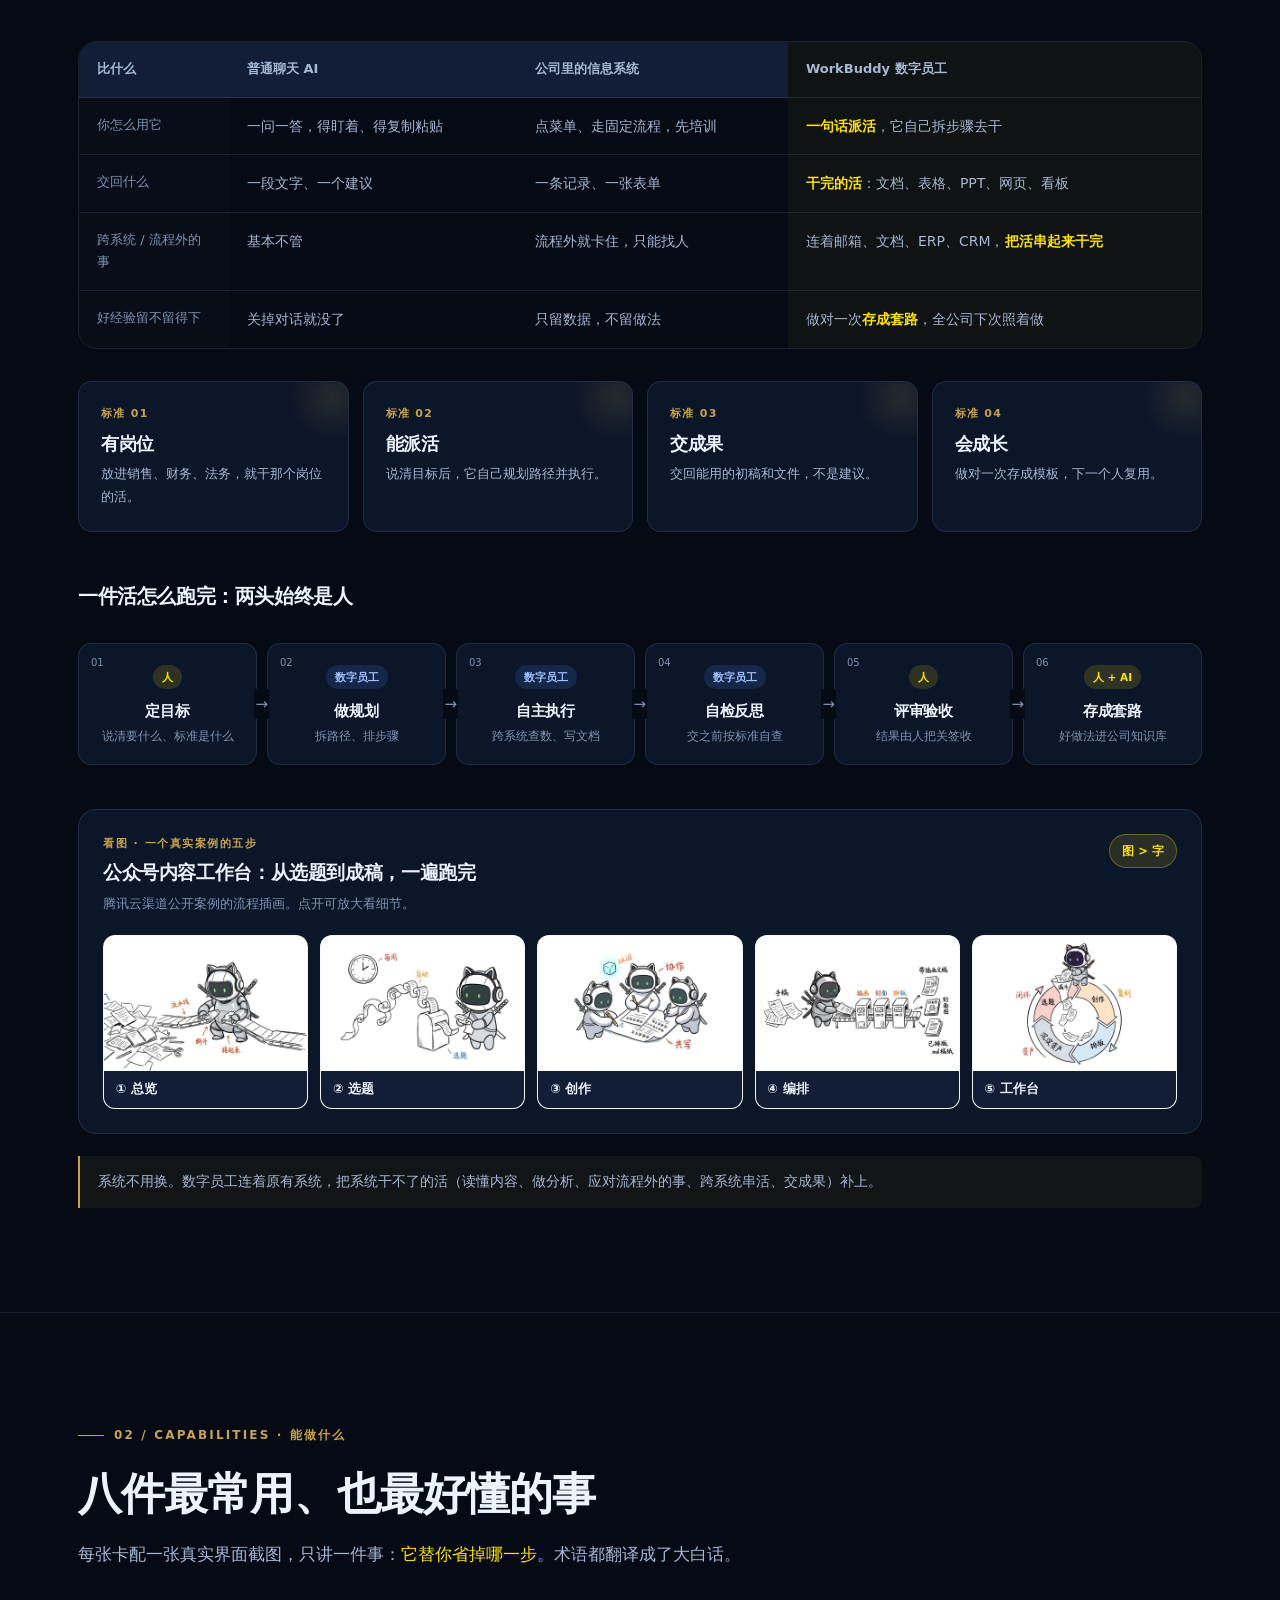
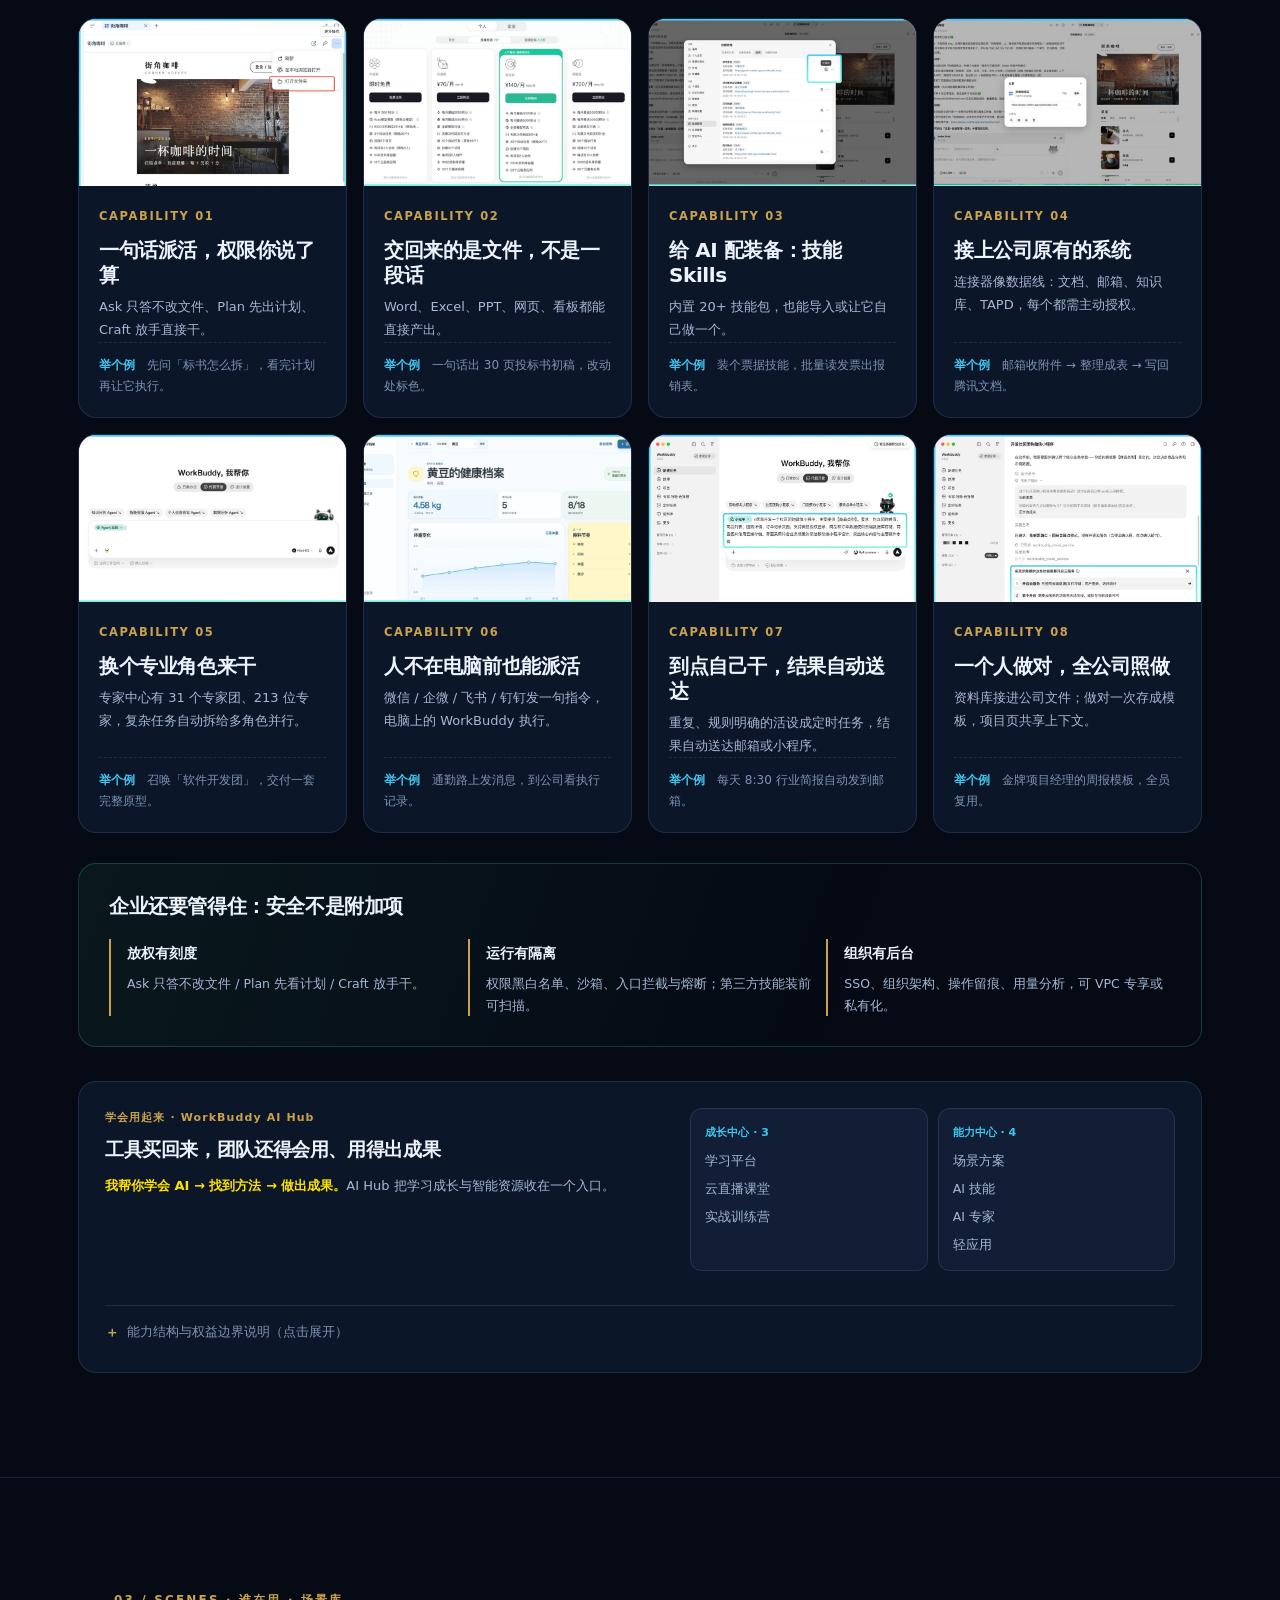
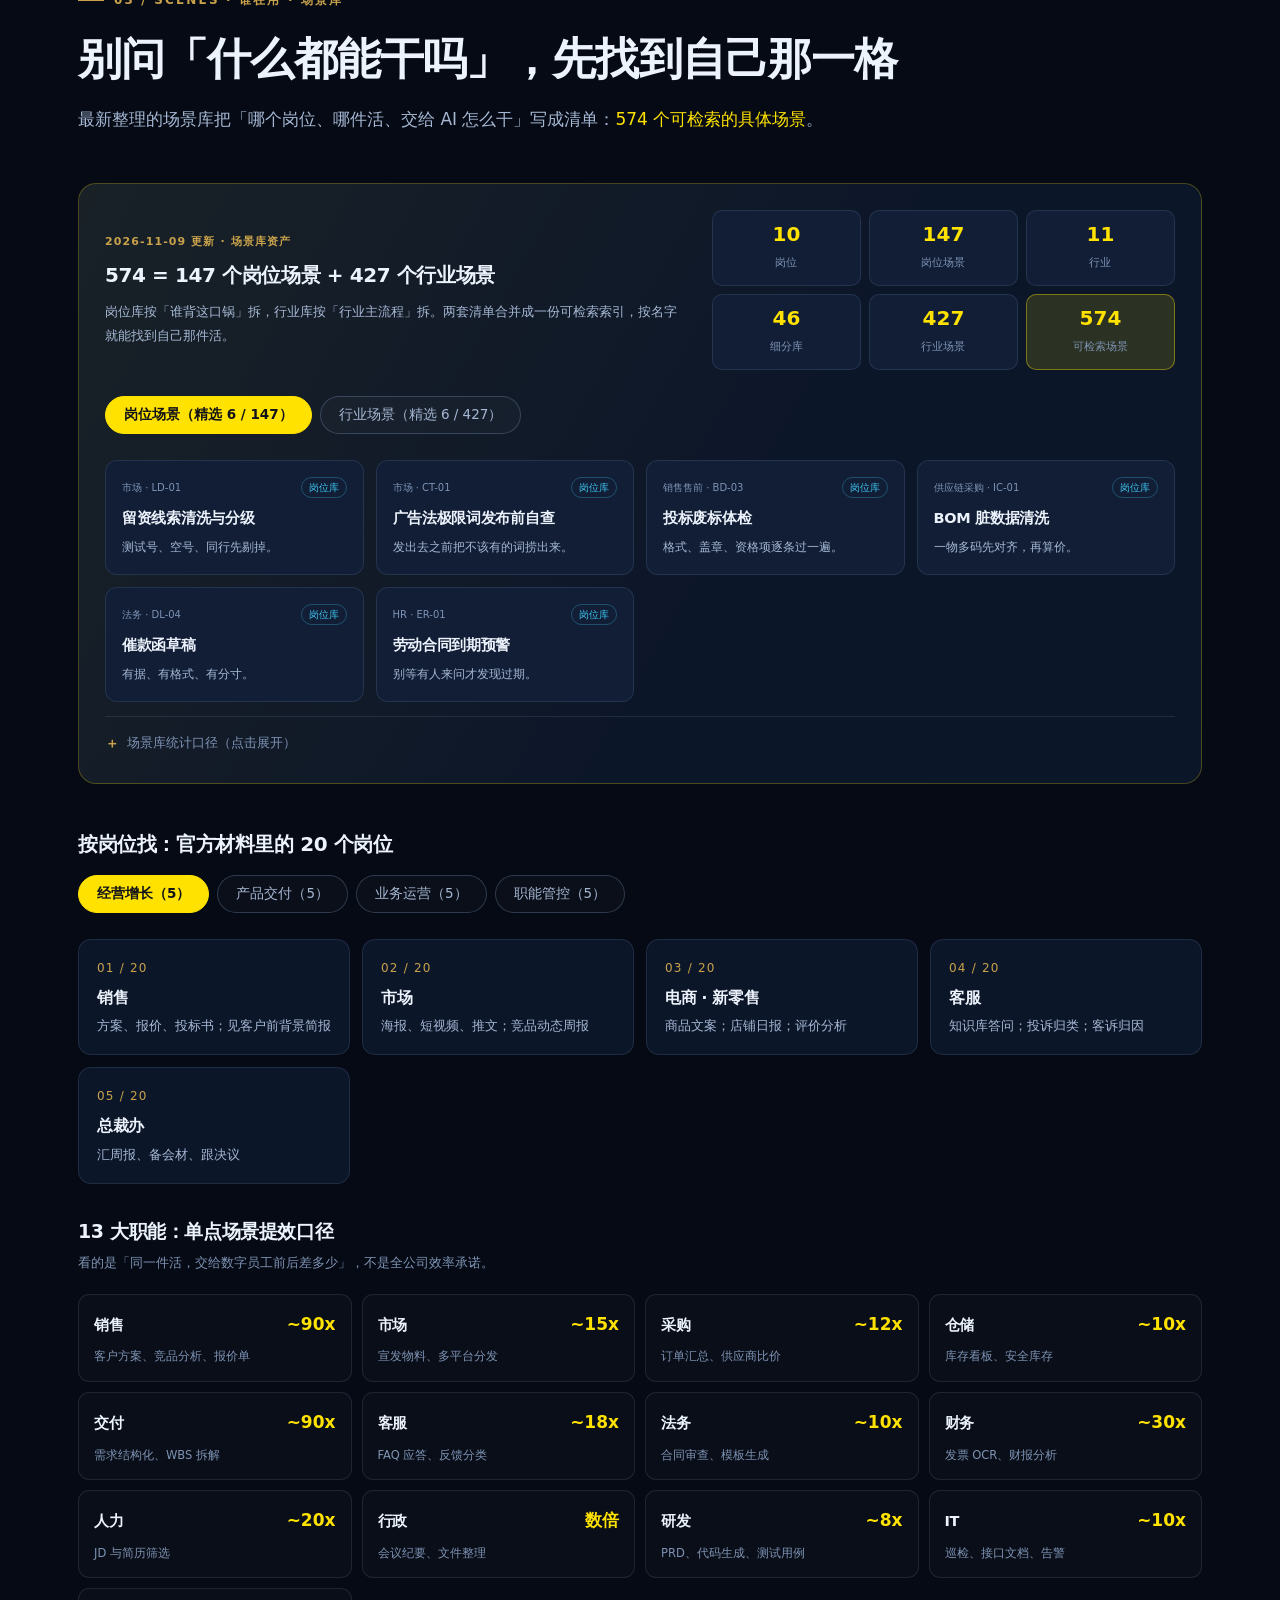
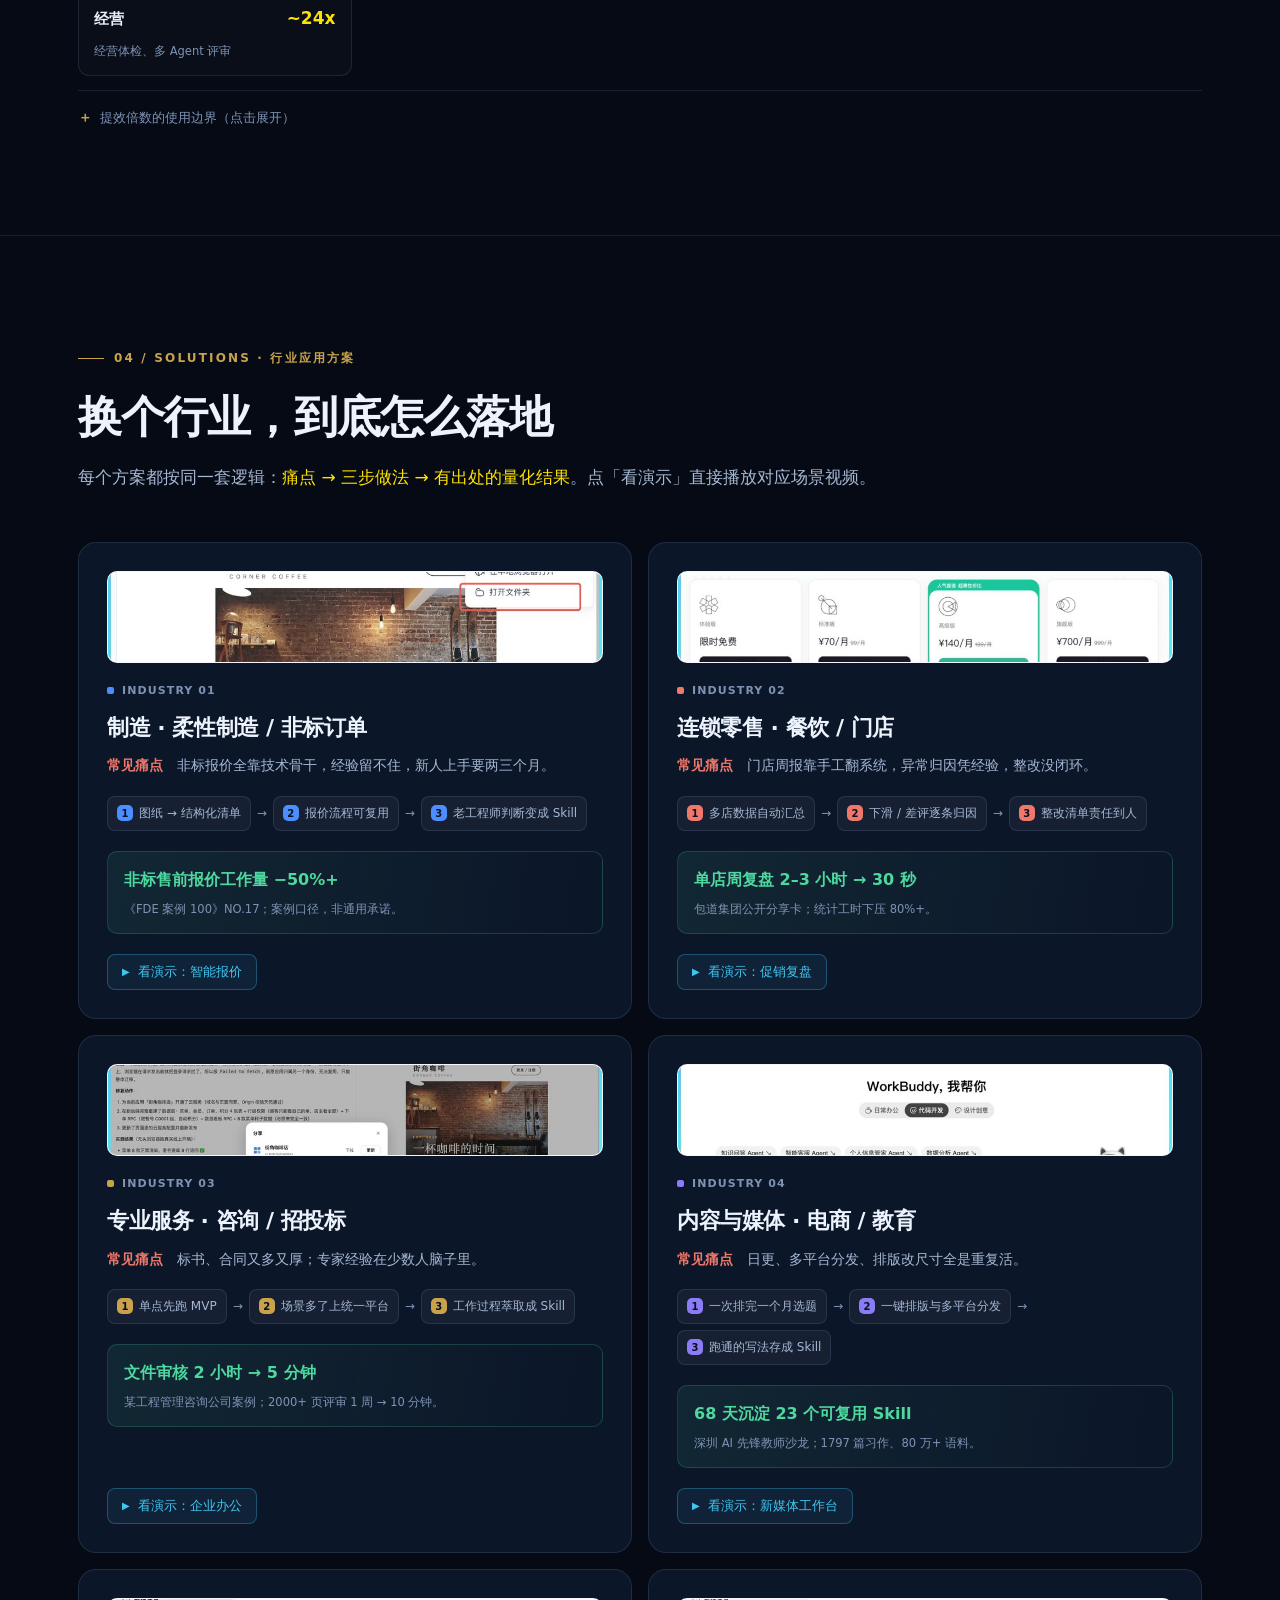
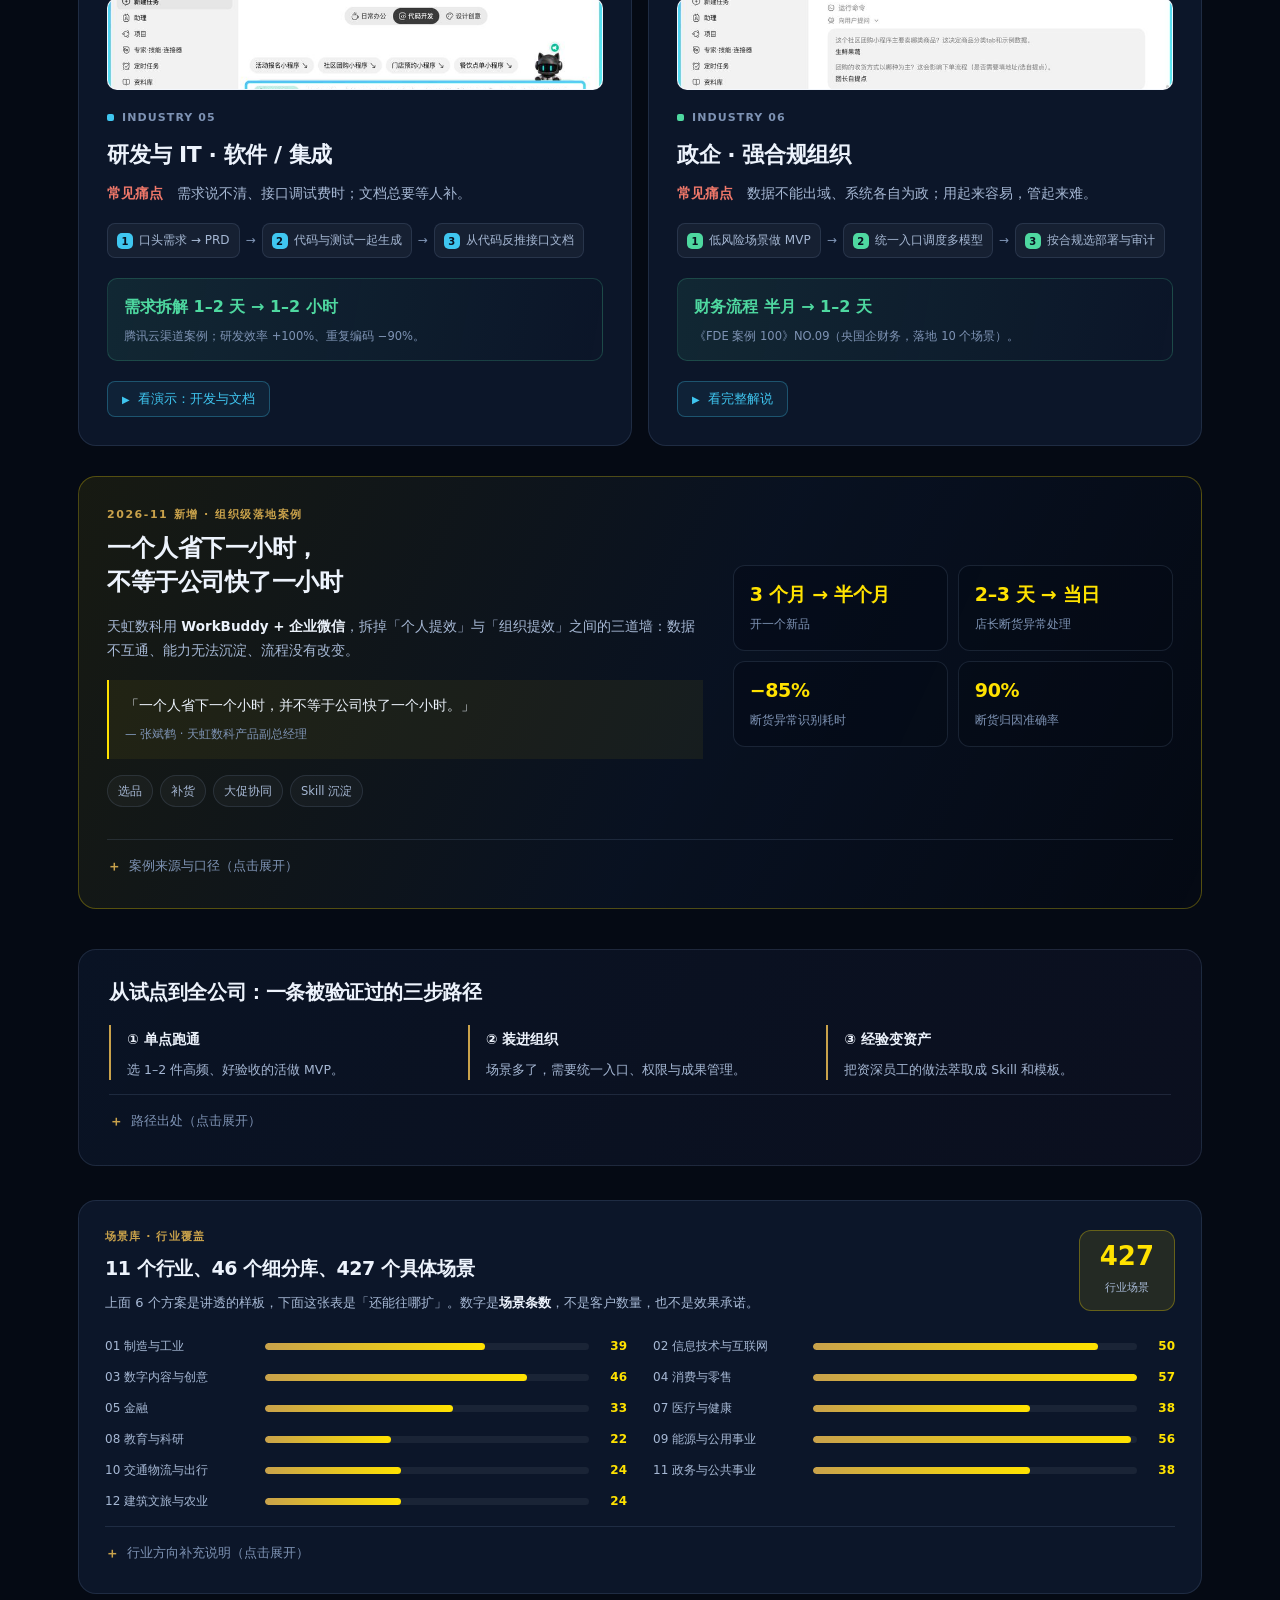
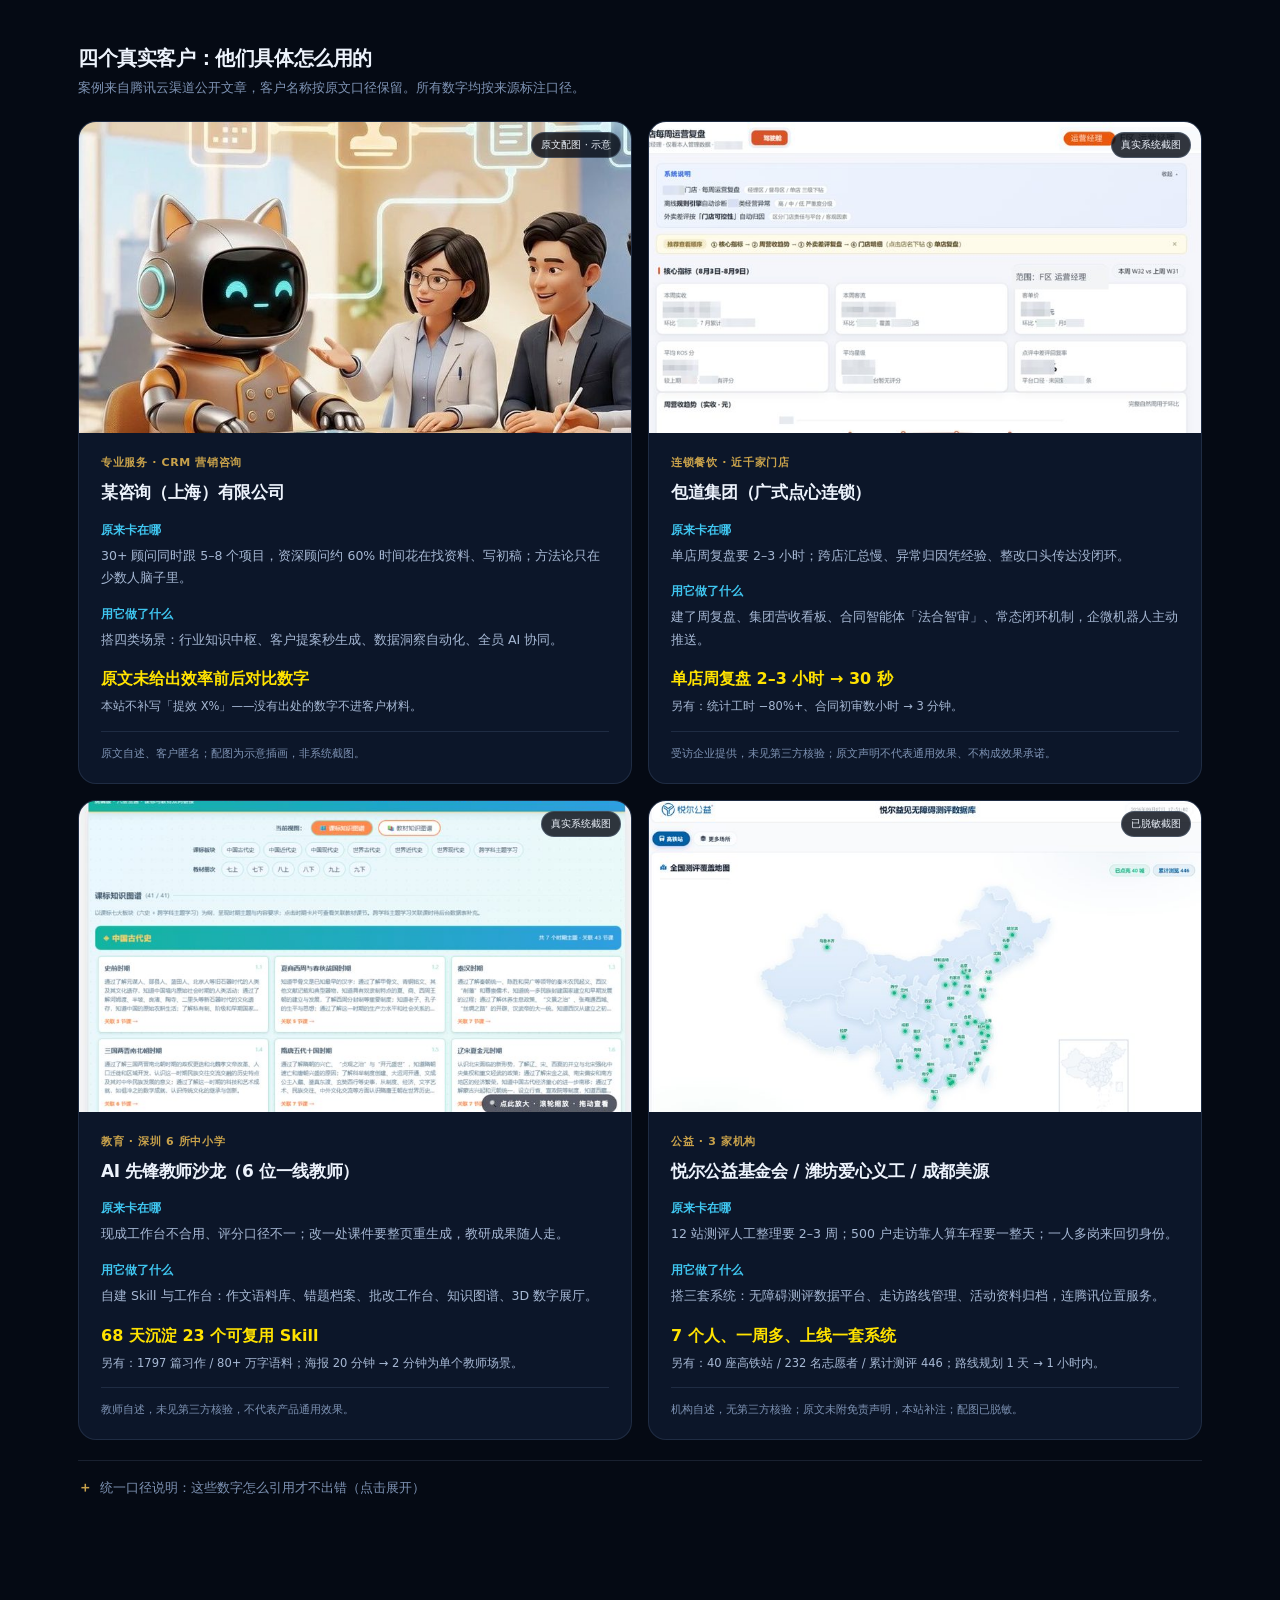
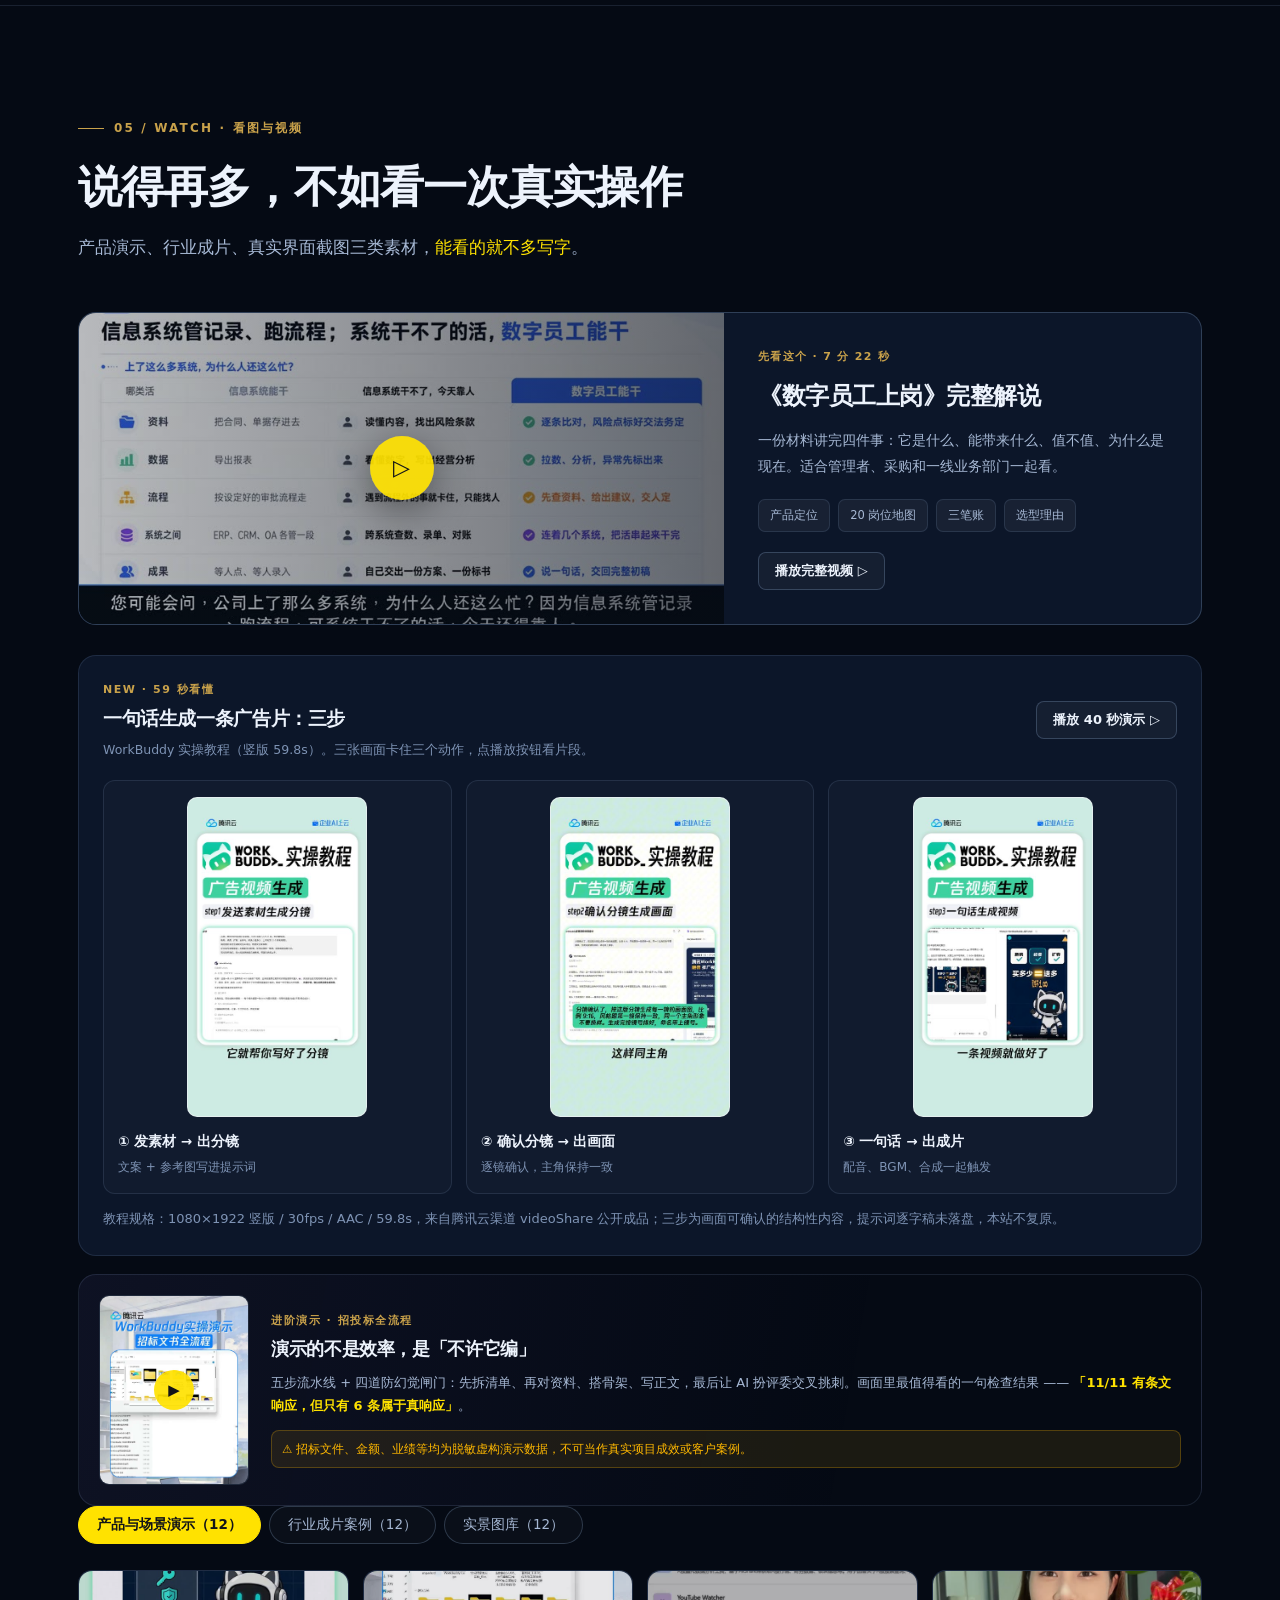
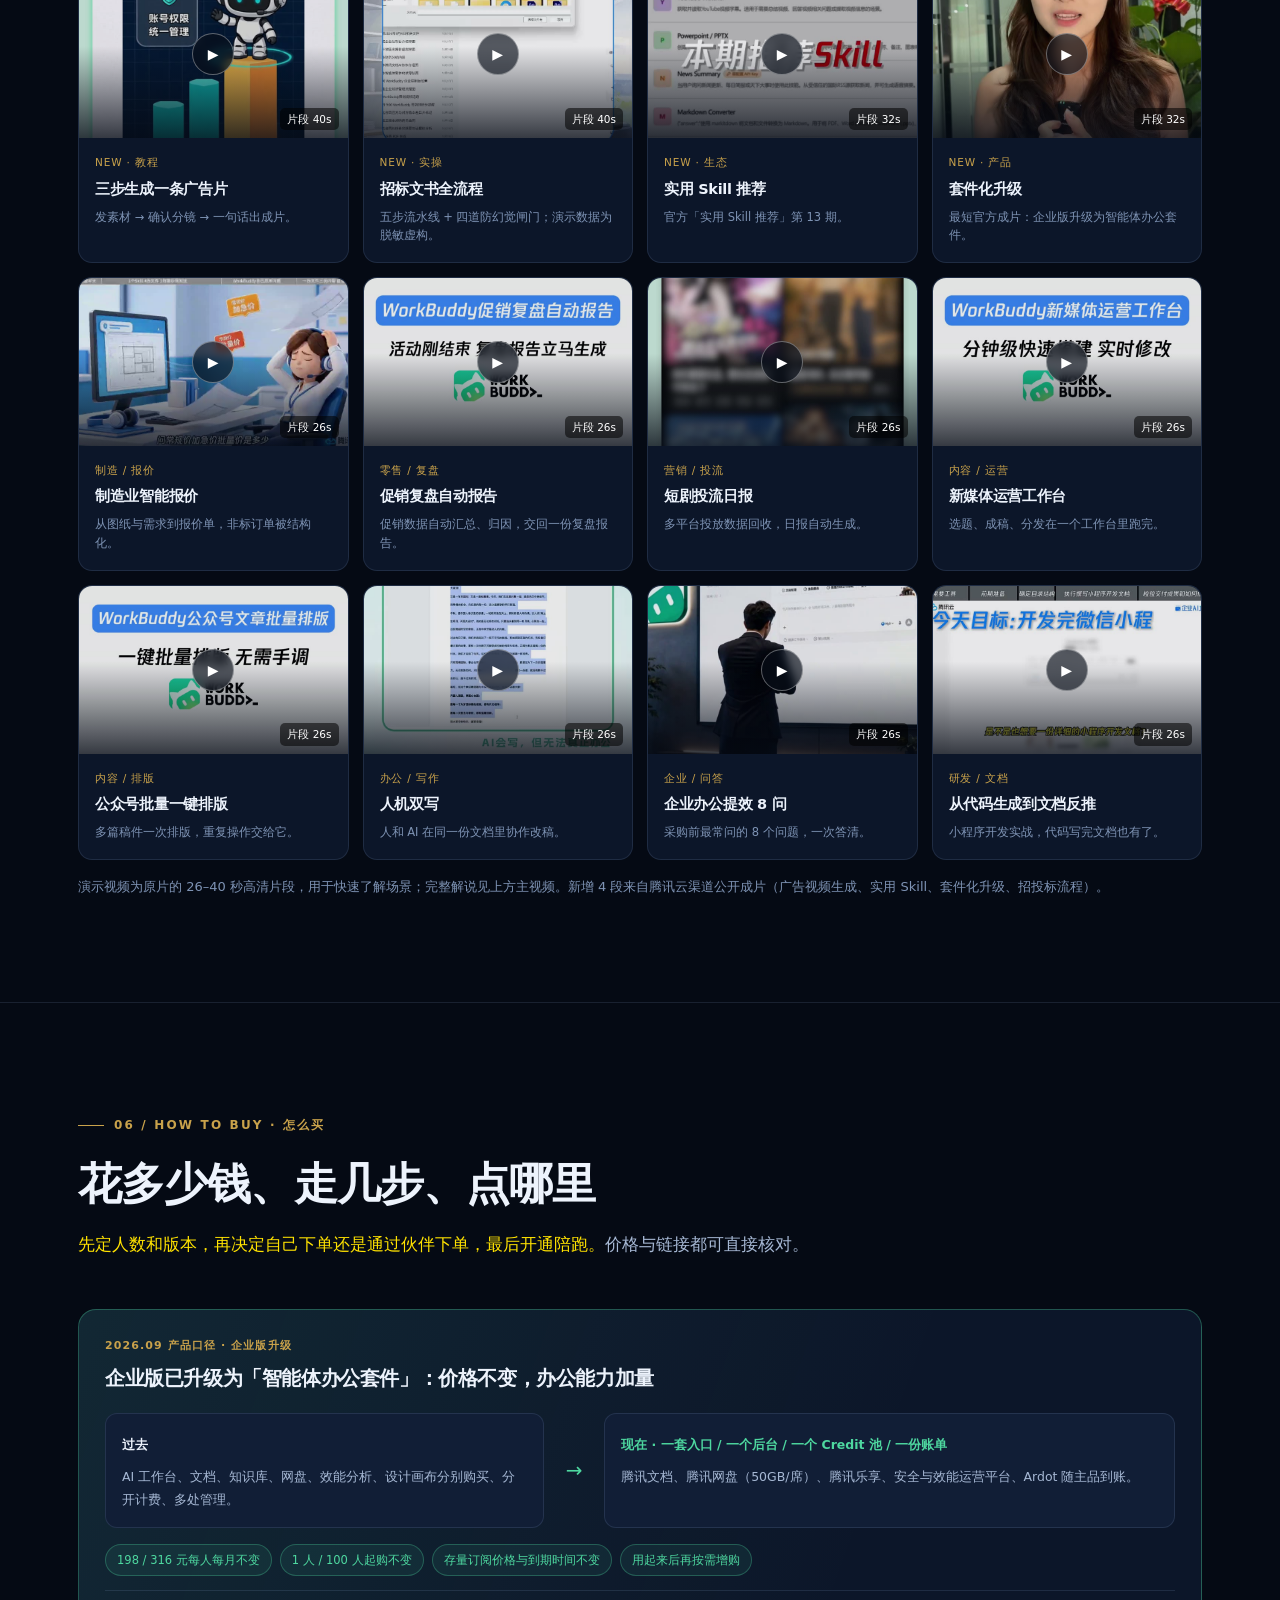
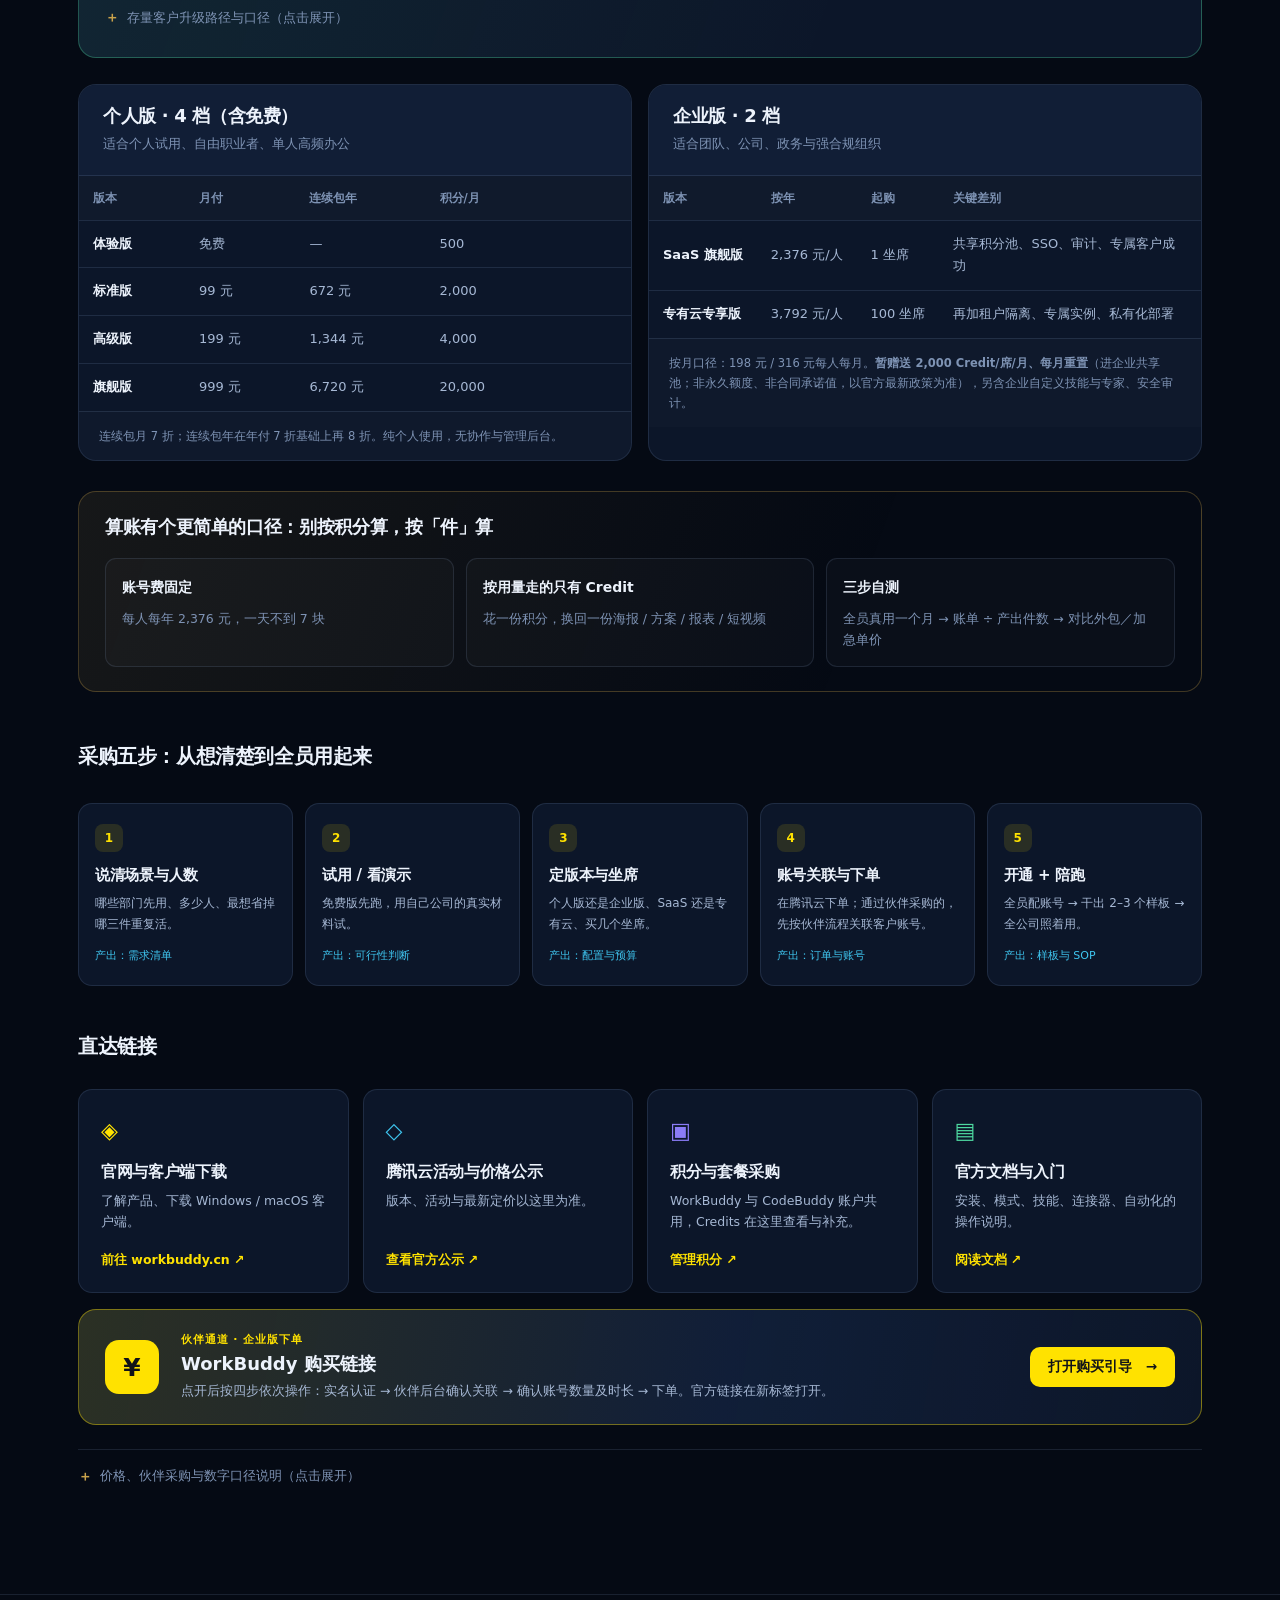
==== commit ea33aa22: "口径同步：11-12 版演示稿（PIA 不写星级 / 50+ 行业 / 岗位与倍数禁报说明）" ====
--- a/index.html
+++ b/index.html
@@ -63,8 +63,8 @@
         </div>
         <div class="hero-trust">
           <span>首批通过信通院可信 AI 智能体评估</span>
-          <span>智能体 PIA 二星+（材料口径：全国唯一）</span>
-          <span>100+ 行业标杆落地</span>
+          <span>智能体 PIA 个人信息保护评估（演示稿口径）</span>
+          <span>50+ 行业覆盖（演示稿口径）</span>
         </div>
       </div>
 
@@ -226,7 +226,7 @@
       </div>
       <details class="fold">
         <summary>能力结构与权益边界说明（点击展开）</summary>
-        <div class="fold-body">以上为 AI Hub 入口页面公开的能力结构，由腾讯智享团队提供支持。<b>这是能力结构，不等于 7 项已开通权益，也不构成权益承诺或报价</b>；版本等级、价格、席位配额、开通与交付流程以腾讯官方正式说明为准，可由对接顾问核实后书面提供。资质口径：首批通过中国信通院可信 AI 智能体评估（2026.04，5 大维度 57 项）；智能体 PIA 个人信息保护二星+级（2026.07，材料标注为全国唯一获评）。本页能力卡配图来自腾讯云渠道公开分享页，仅作界面示意，具体功能以当前版本为准。</div>
+        <div class="fold-body">以上为 AI Hub 入口页面公开的能力结构，由腾讯智享团队提供支持。<b>这是能力结构，不等于 7 项已开通权益，也不构成权益承诺或报价</b>；版本等级、价格、席位配额、开通与交付流程以腾讯官方正式说明为准，可由对接顾问核实后书面提供。资质口径：首批通过中国信通院可信 AI 智能体评估（2026.04，5 大维度 57 项）；智能体 PIA 个人信息保护评估（2026.07，演示稿称全国唯一获评；等级表述在 10-03 旧稿「二星+」与 11-12 版证书缩略图「一星级」之间冲突，未澄清前不引用星级）；政务智能体安全测评（2026.10，演示稿称 VPC 专享版首批通过）。三项为不同批次测评，不合并表述。行业数字已按 11-12 版演示稿更新为「50+ 行业覆盖」；覆盖率（60% / 50%）与月访问量数字口径未说明，本站不引用。本页能力卡配图来自腾讯云渠道公开分享页，仅作界面示意，具体功能以当前版本为准。</div>
       </details>
     </div>
   </div>
@@ -275,7 +275,7 @@
       <div class="func-grid" id="funcGrid" style="margin-top:20px"></div>
       <details class="fold">
         <summary>提效倍数的使用边界（点击展开）</summary>
-        <div class="fold-body">提效倍数来自厂商宣讲材料中的单点场景口径，企业间基线差异很大。岗位地图的 20 个岗位是产品宣讲口径，与场景库的 10 个岗位分类维度不同，两套数字不要相加。建议按「先跑一个月 → 记下每件活的花费与工时 → 和以前比」自测，再决定扩到哪些部门。</div>
+        <div class="fold-body">提效倍数来自厂商宣讲材料中的单点场景口径，企业间基线差异很大。岗位地图的 20 个岗位是产品宣讲口径，与场景库的 10 个岗位分类维度不同，两套数字不要相加。另：2026-11-12 版演示稿列 24 个岗位，与本页 20 岗位来自不同材料、统计维度不同，两套数字禁止混用或相加；该演示稿的 8–90x 提效倍数无测算基线，本站不作为效果承诺。建议按「先跑一个月 → 记下每件活的花费与工时 → 和以前比」自测，再决定扩到哪些部门。</div>
       </details>
     </div>
   </div>
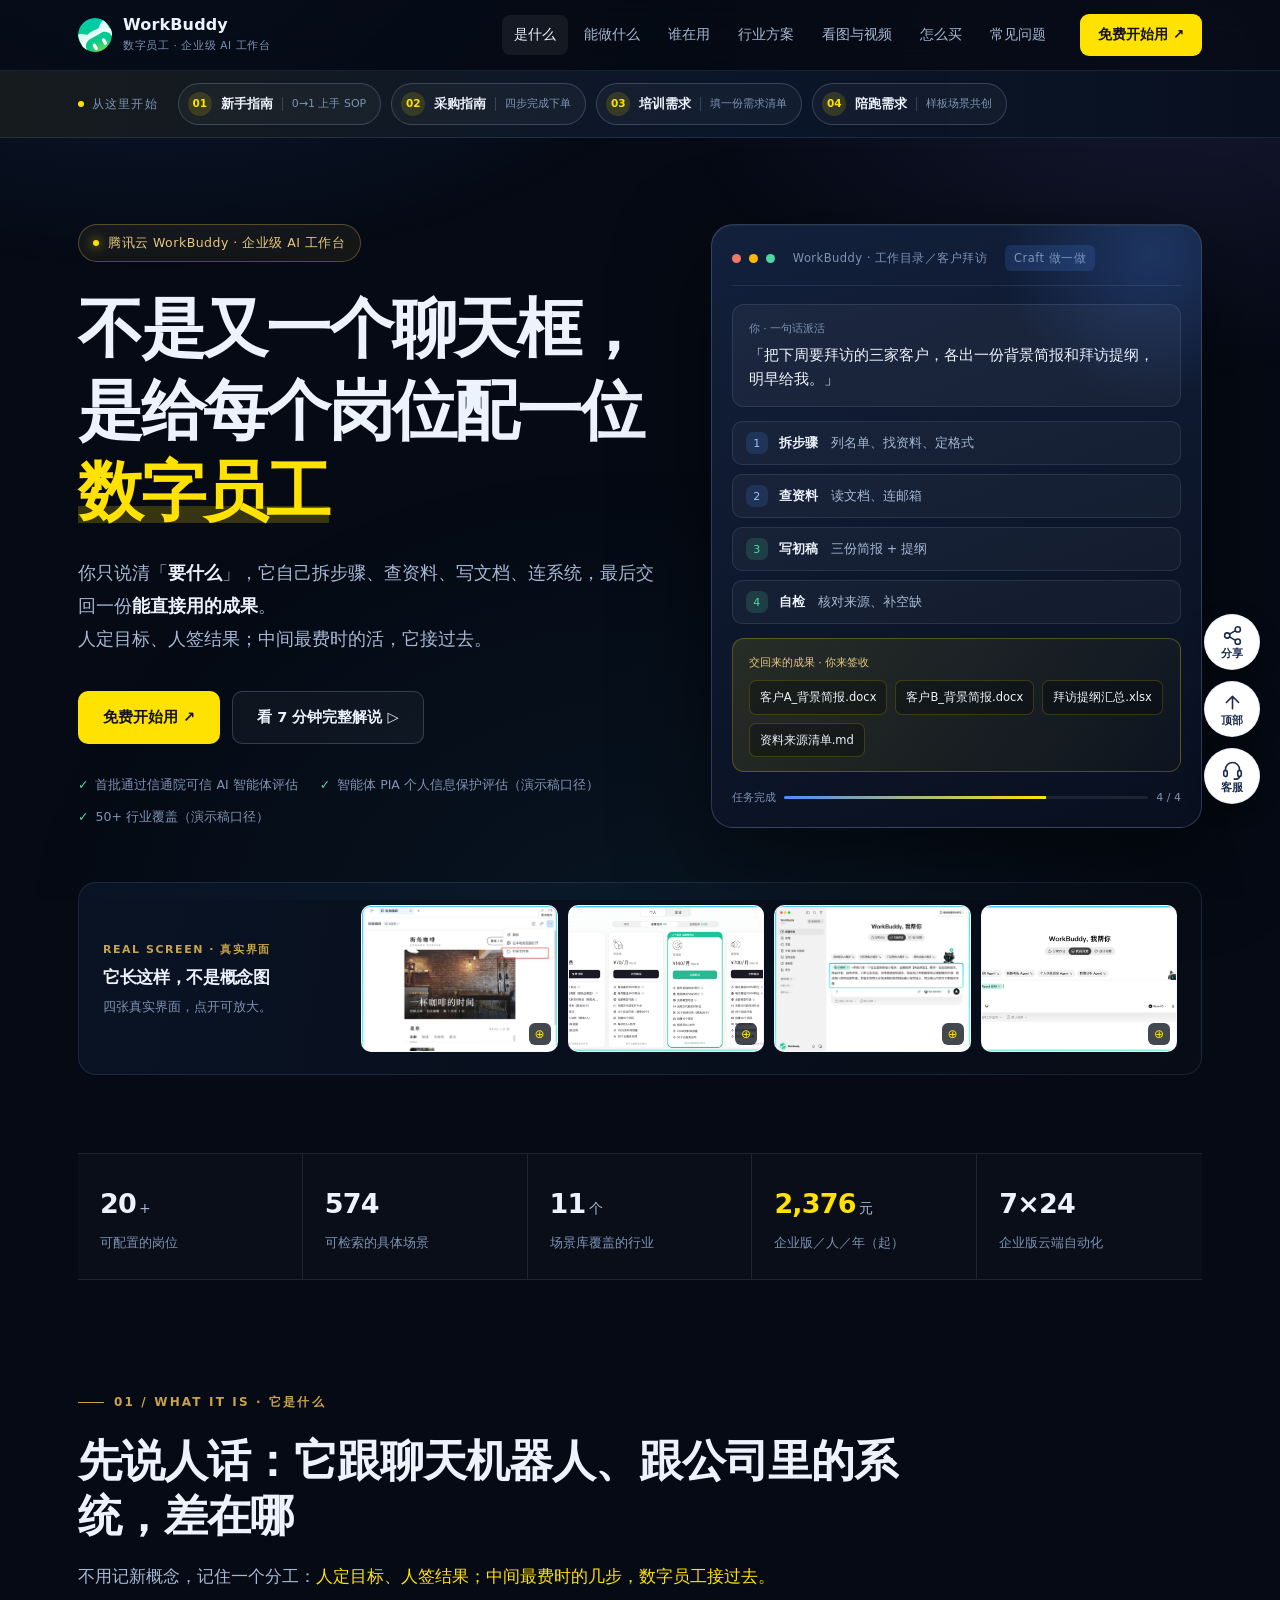
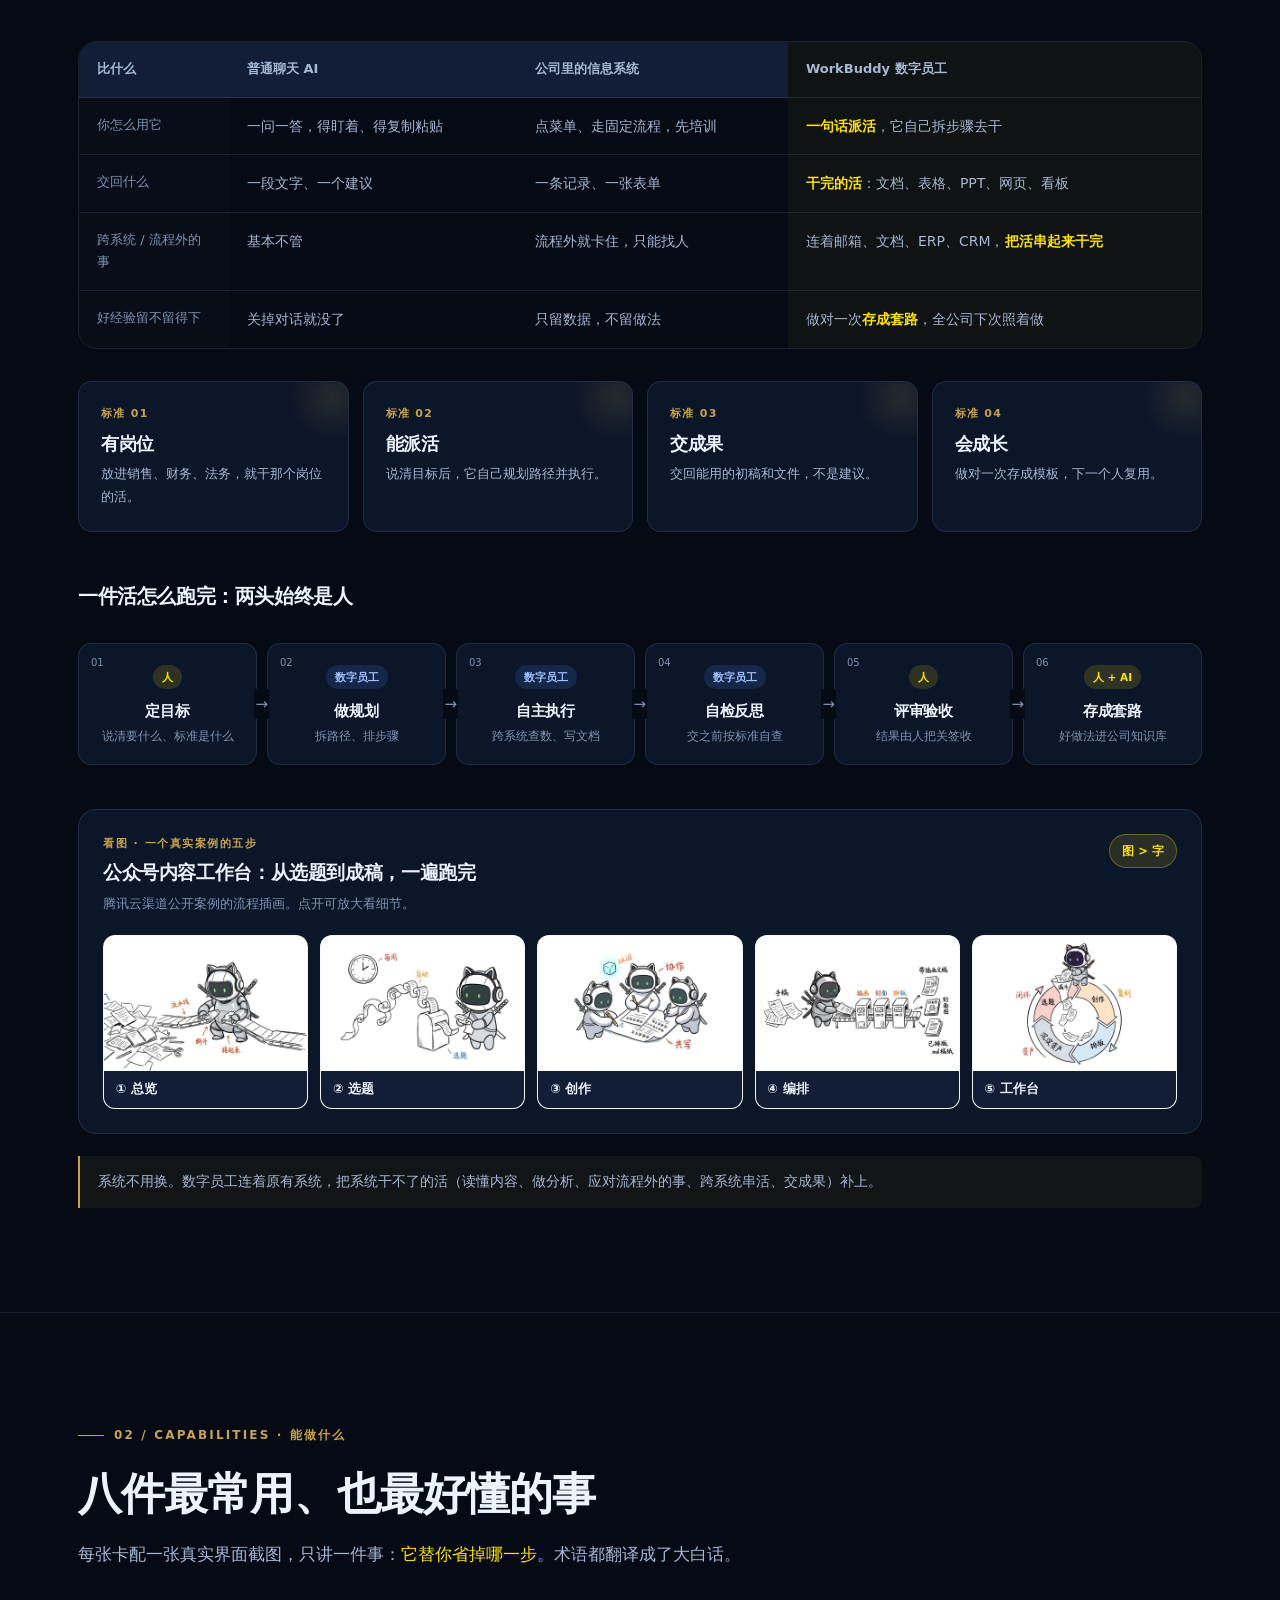
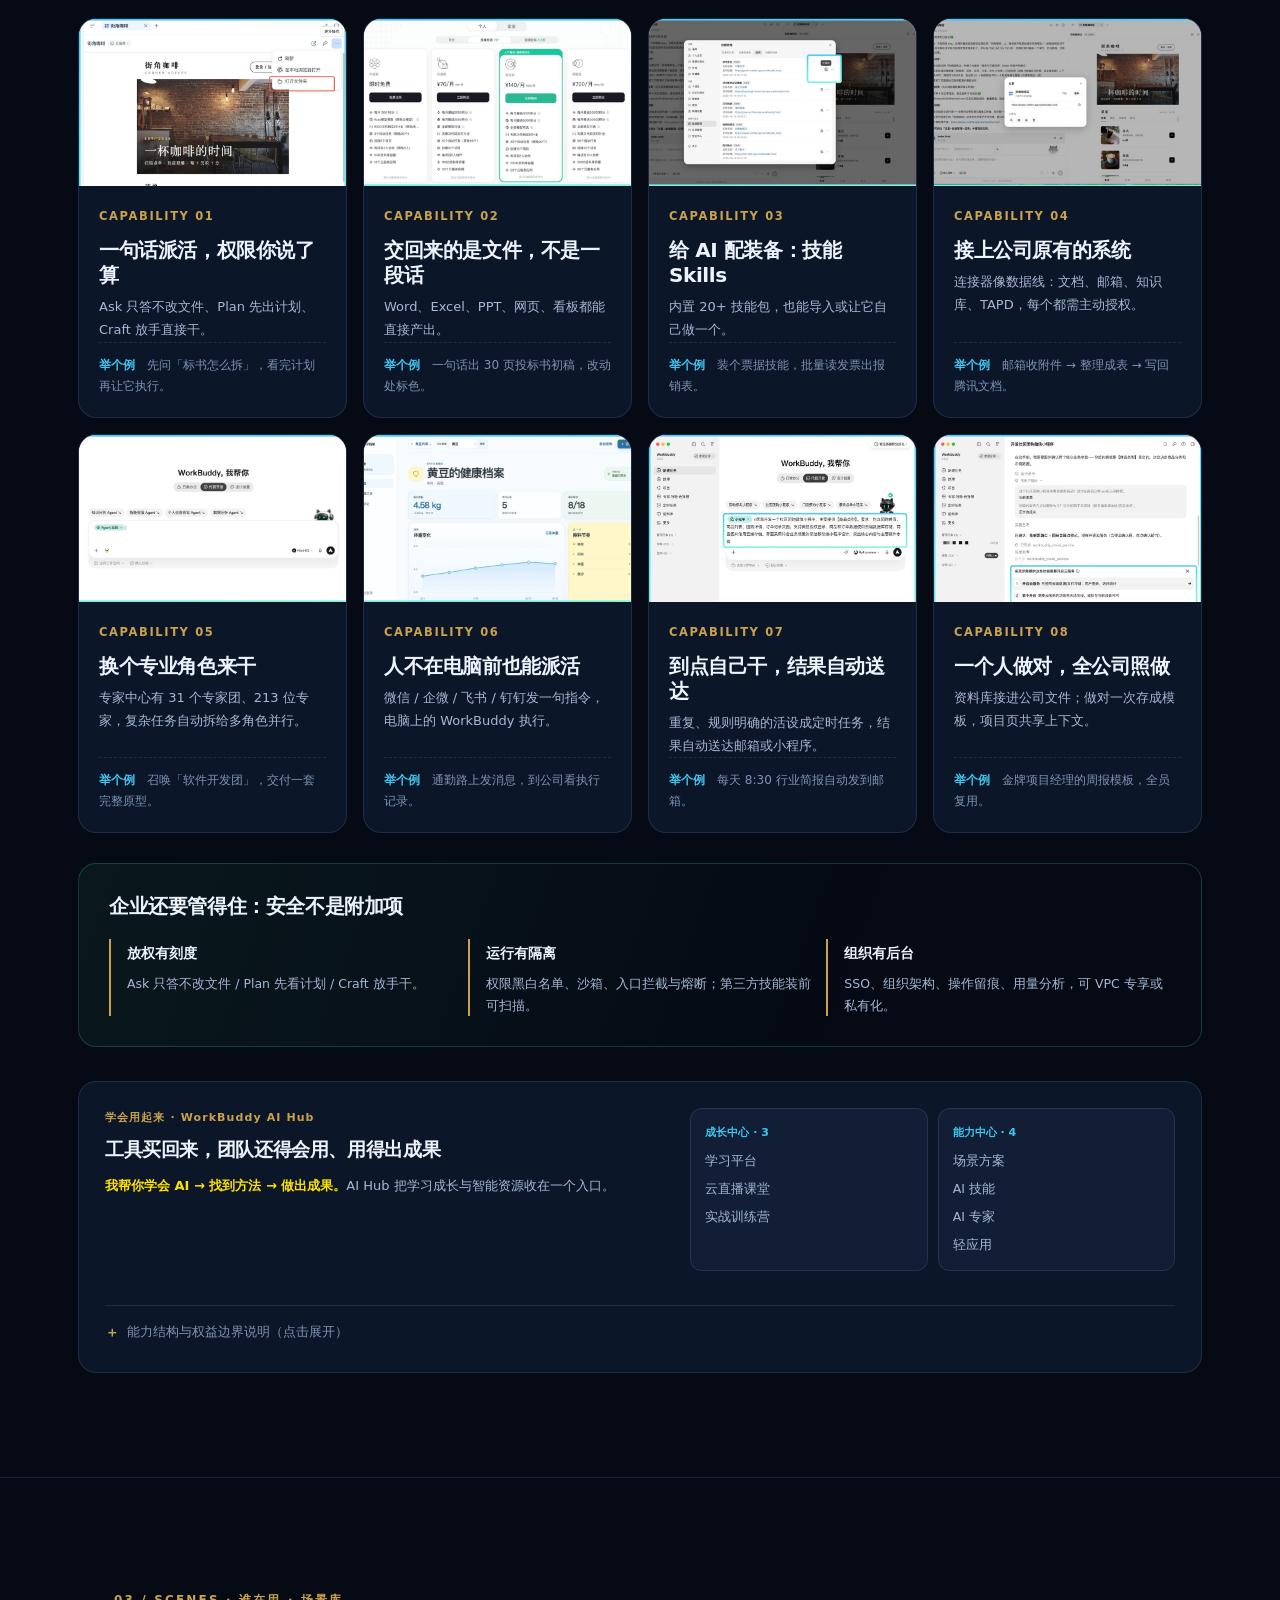
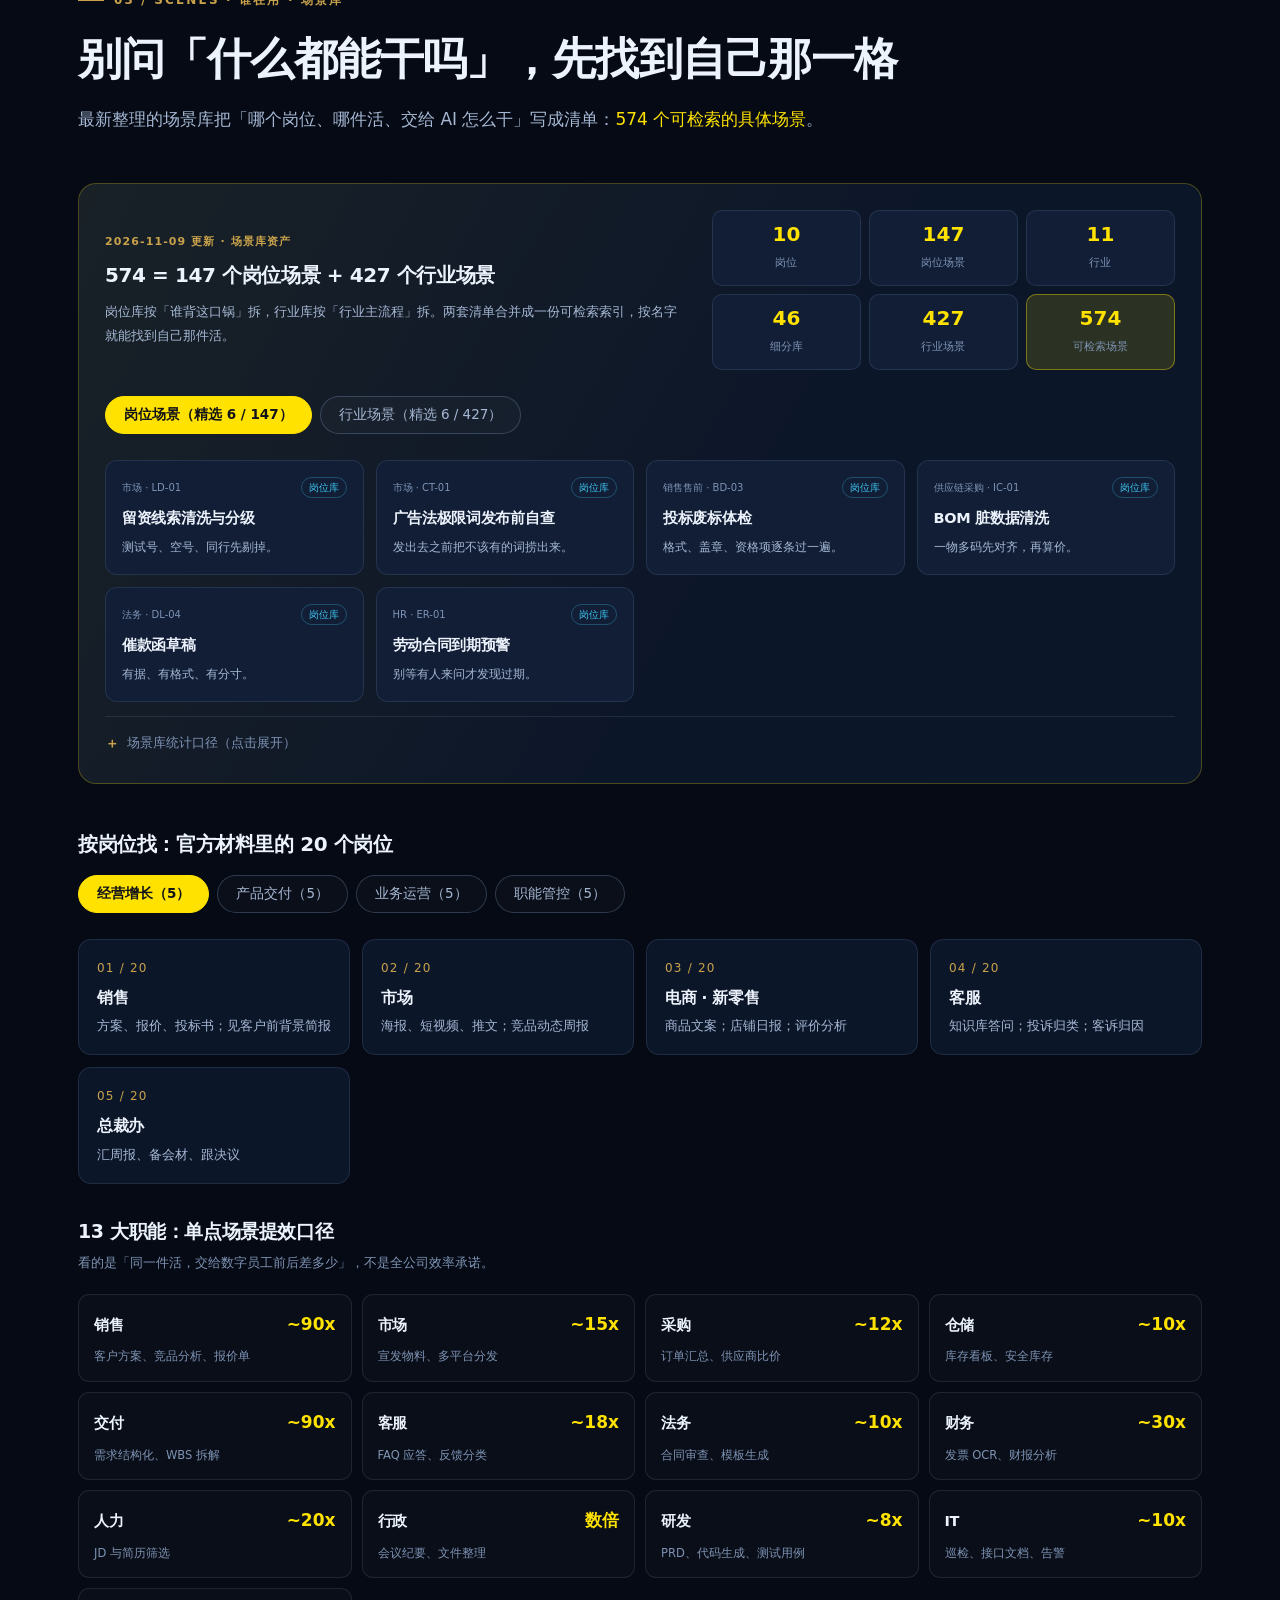
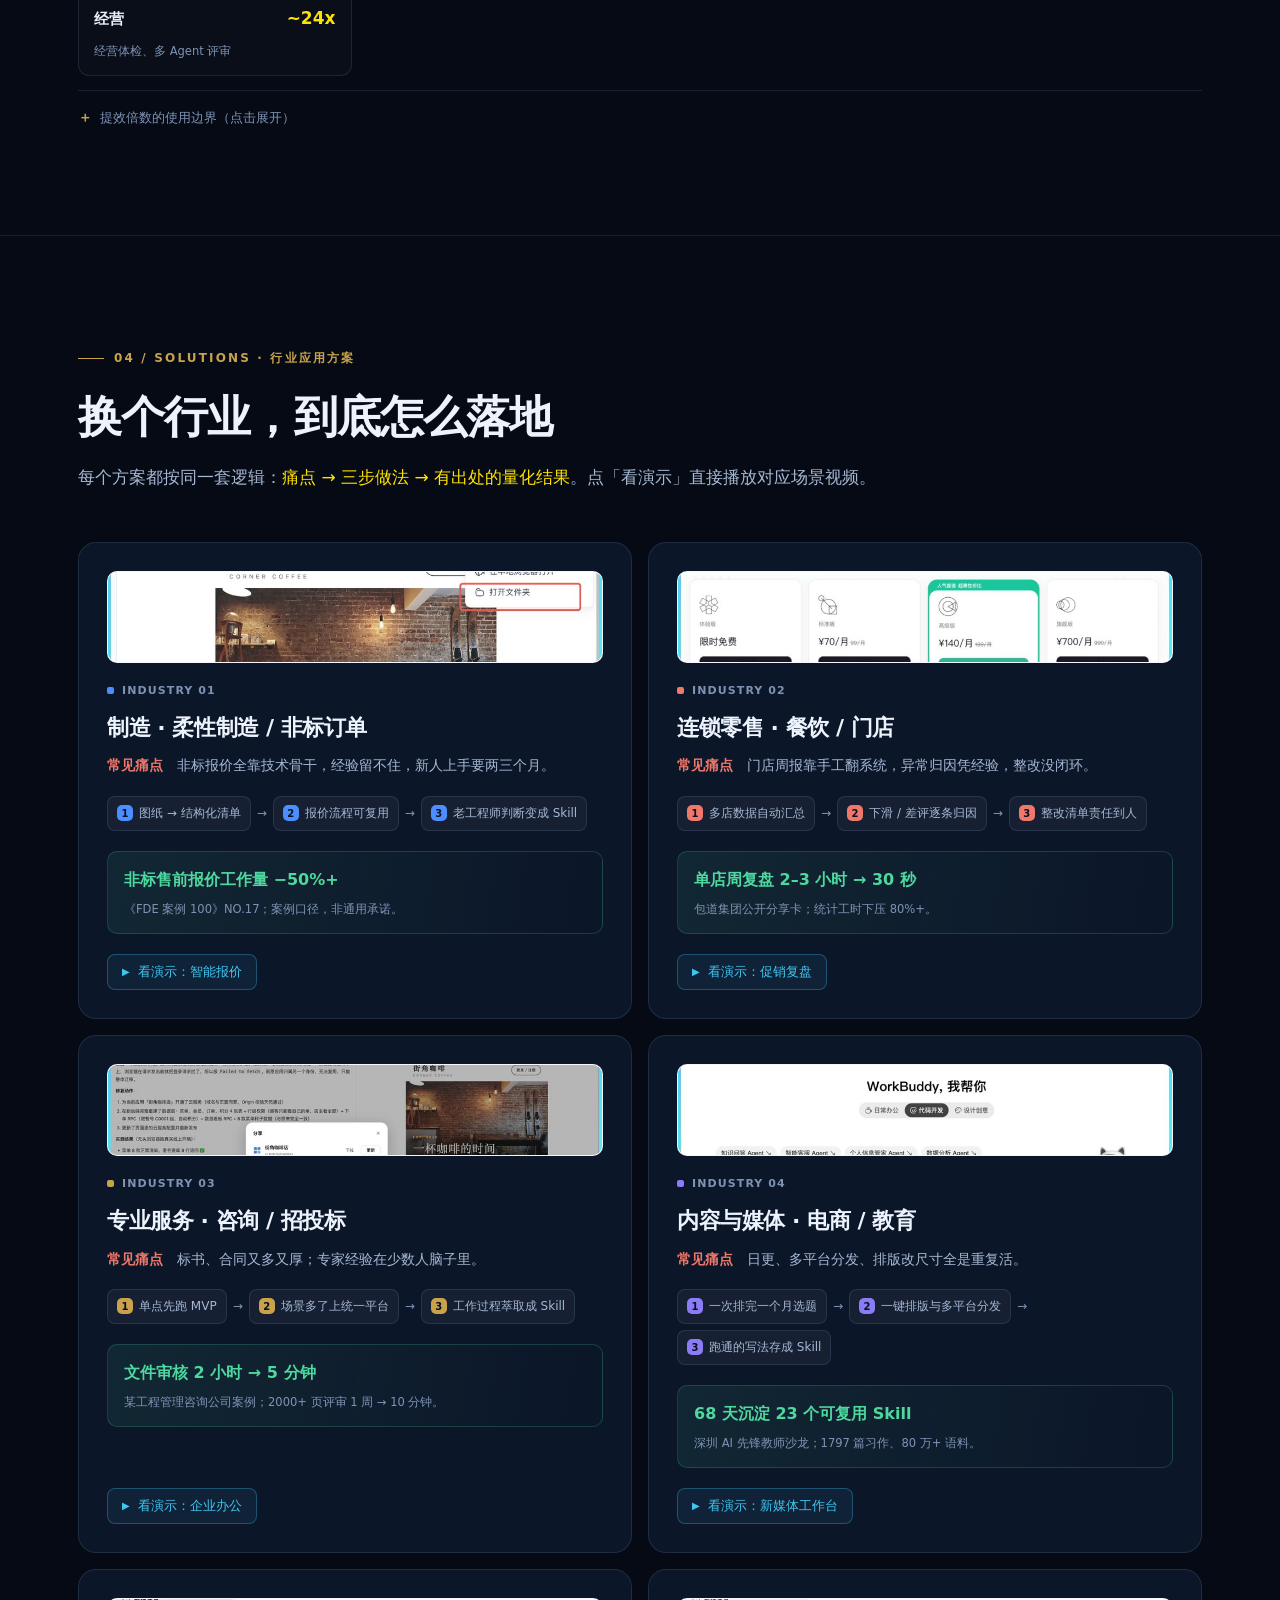
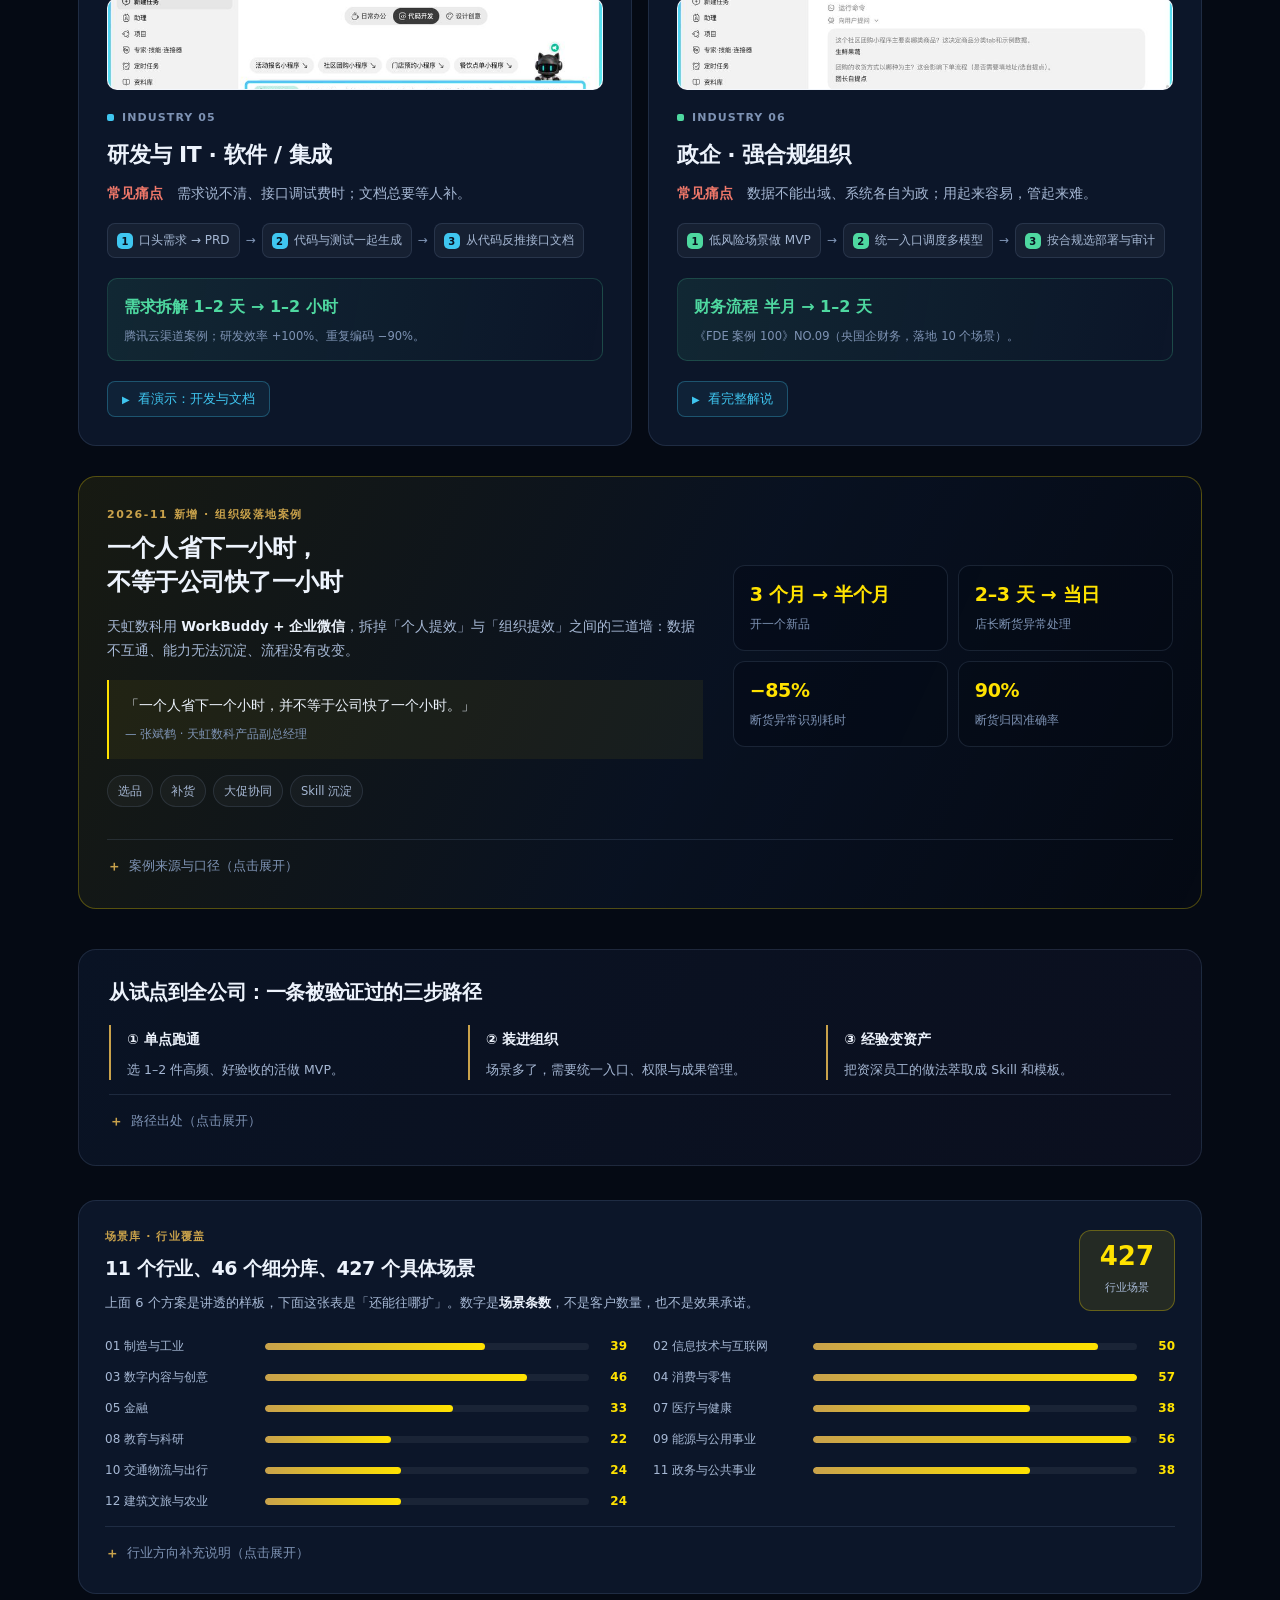
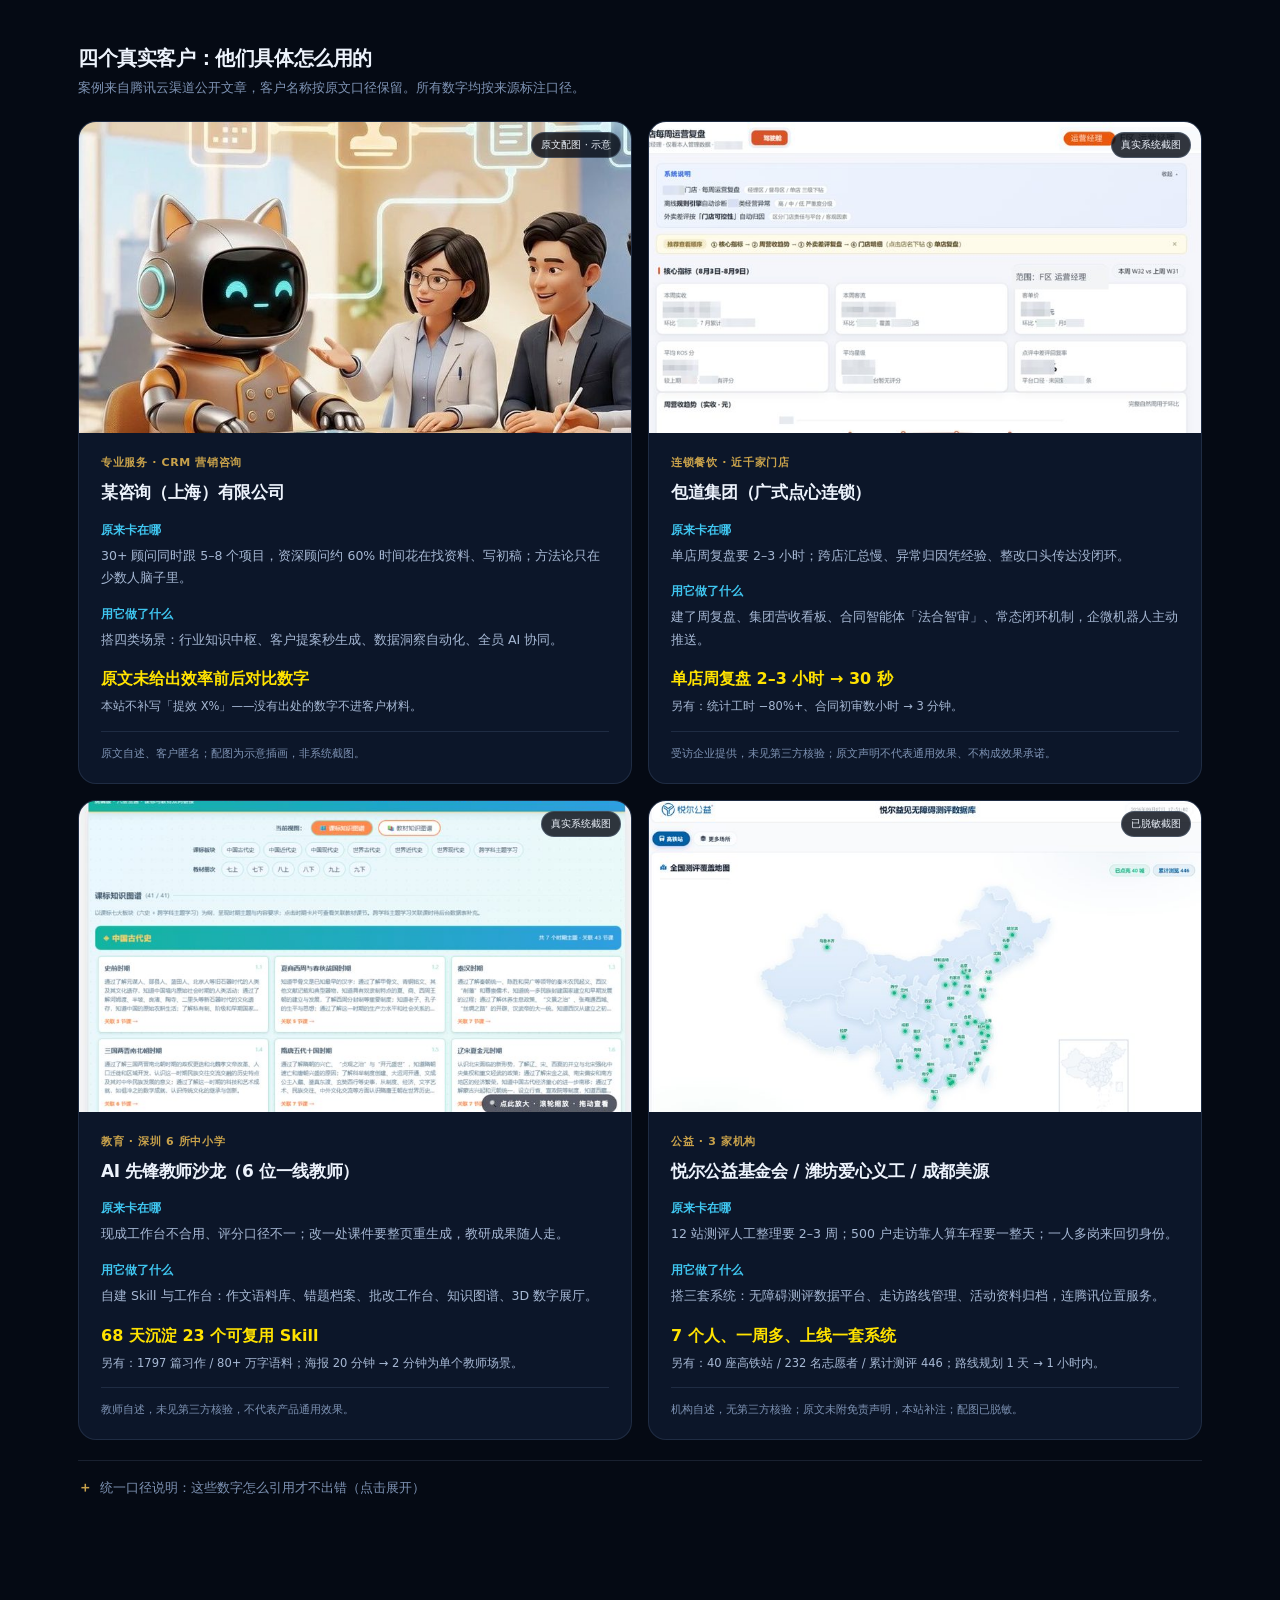
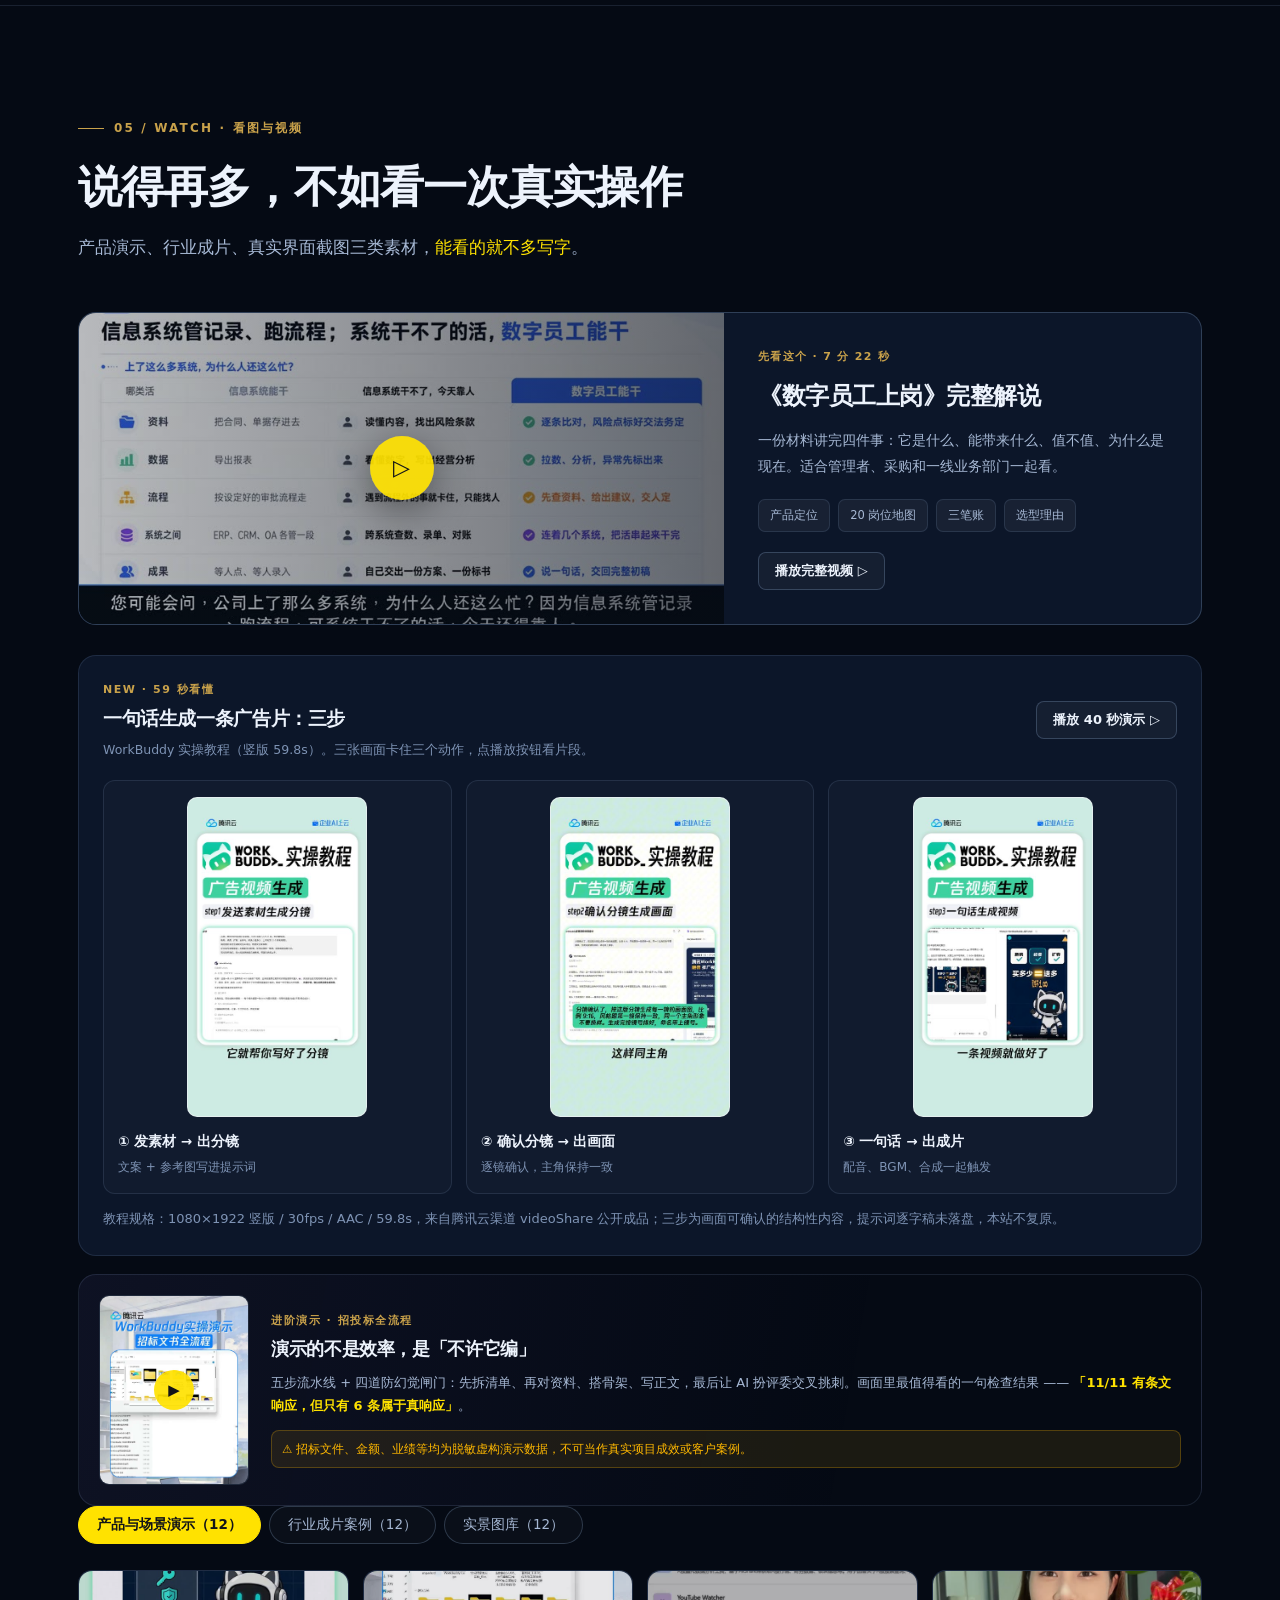
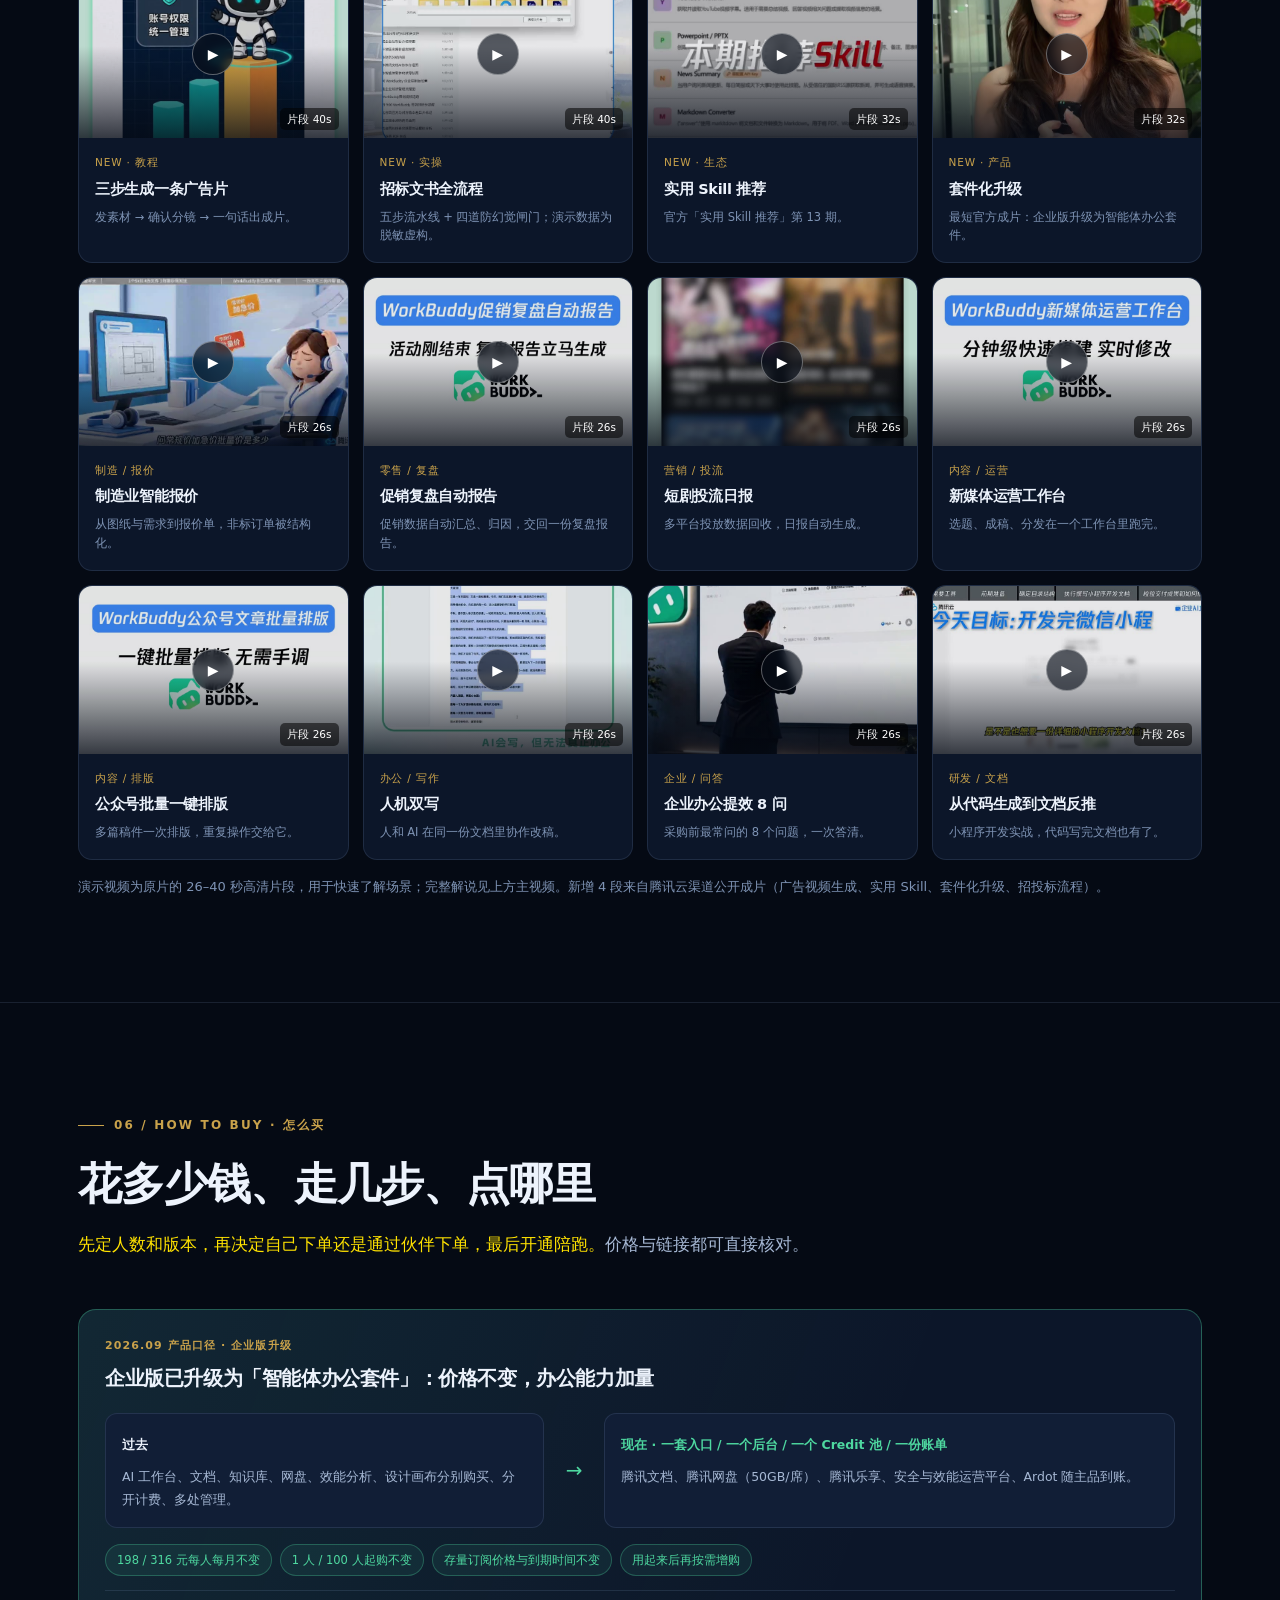
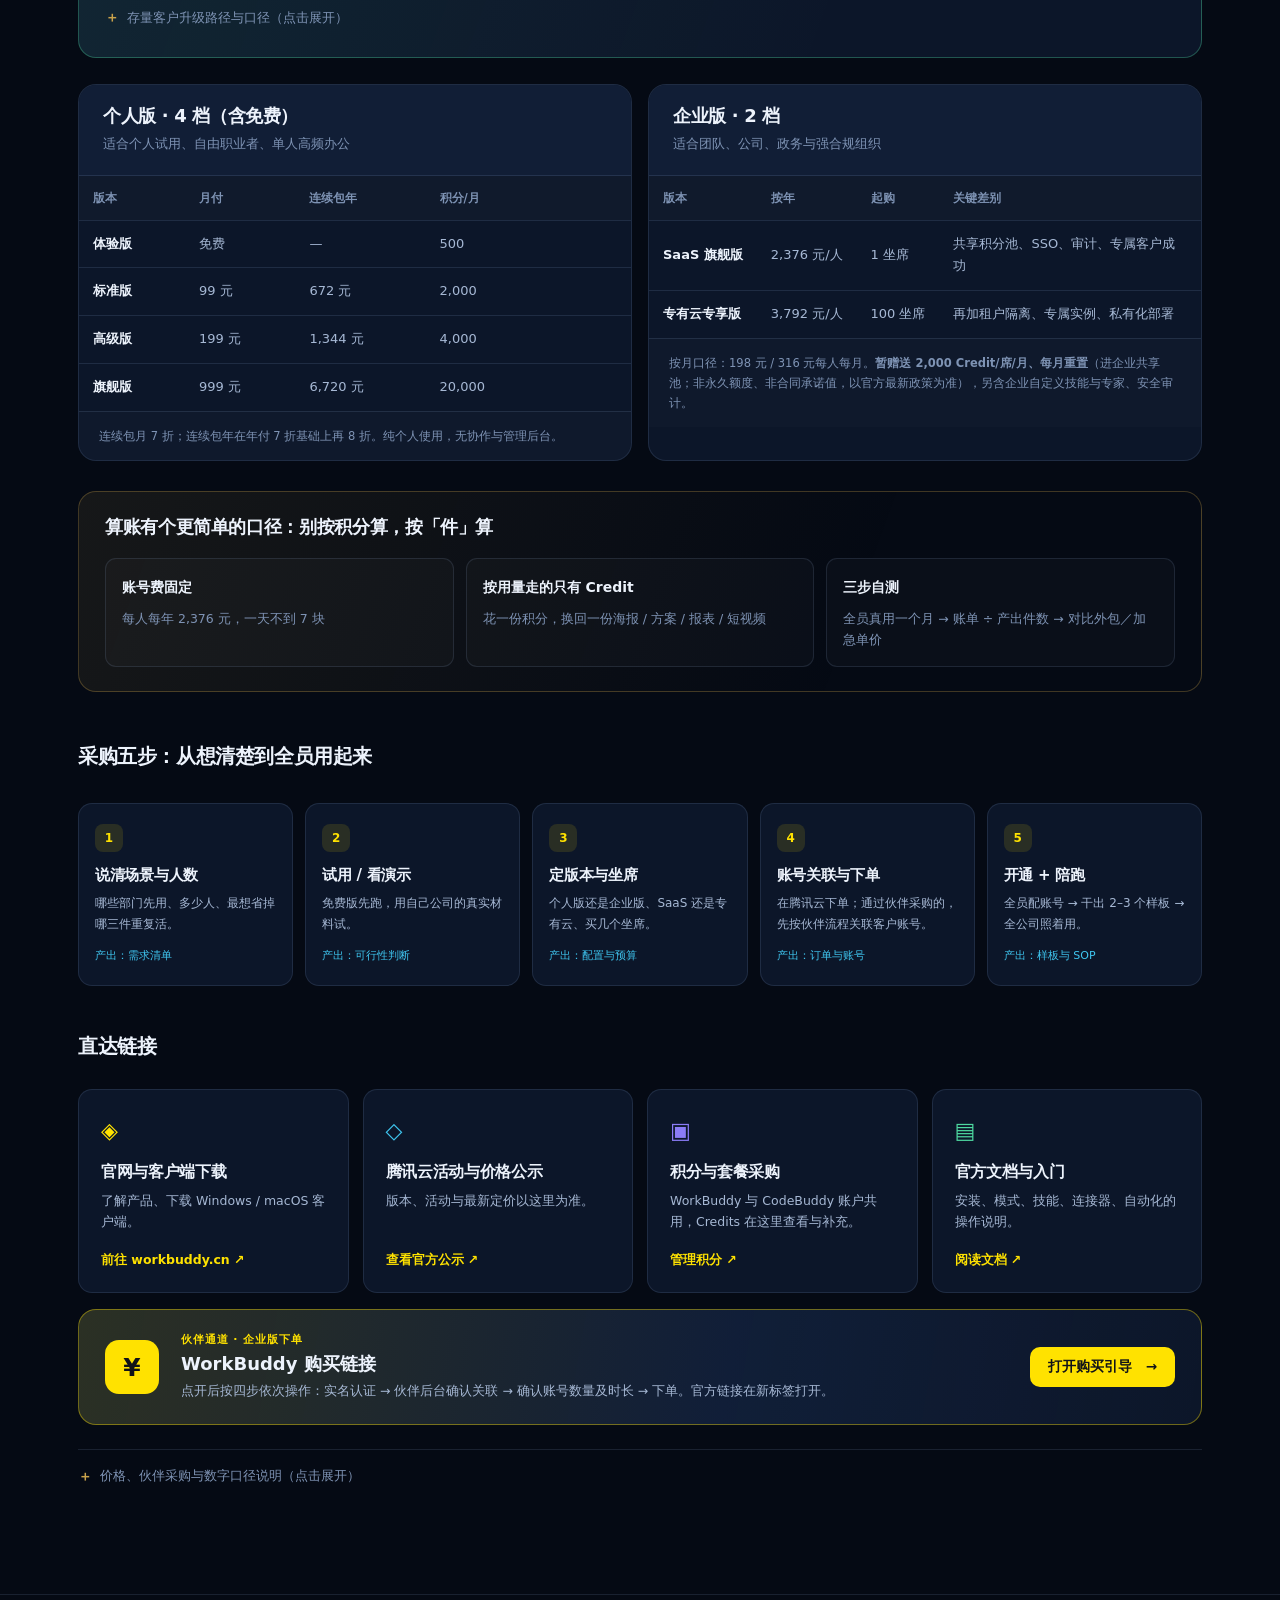
==== commit 9afa97e0: "feat: 新增固定悬浮按钮组（分享/顶部/客服） - 右侧竖排圆形按钮：分享/返回顶部/客服帮助，桌面+移动适配 - 分享：复制链接、分享到微信好友（复制+环境引导）、系统分享 - 客服跳 #faq" ====
--- a/index.html
+++ b/index.html
@@ -679,7 +679,27 @@
   </div>
 </div>
 
-<button class="to-top" id="toTop" aria-label="返回顶部">↑</button>
+<!-- 固定悬浮快捷按钮组：分享 / 返回顶部 / 客服帮助 -->
+<svg aria-hidden="true" style="position:absolute;width:0;height:0;overflow:hidden" xmlns="http://www.w3.org/2000/svg">
+<symbol id="fd-i-share" viewBox="0 0 24 24"><circle cx="18" cy="5" r="3"/><circle cx="6" cy="12" r="3"/><circle cx="18" cy="19" r="3"/><path d="M8.6 10.5 15.4 6.5M8.6 13.5l6.8 4"/></symbol>
+<symbol id="fd-i-top" viewBox="0 0 24 24"><path d="M12 19V5m-7 7 7-7 7 7"/></symbol>
+<symbol id="fd-i-headset" viewBox="0 0 24 24"><path d="M4 13v-1a8 8 0 0 1 16 0v1"/><rect x="2" y="13" width="4" height="7" rx="2"/><rect x="18" y="13" width="4" height="7" rx="2"/><path d="M20 20a4 4 0 0 1-4 3h-2"/></symbol>
+<symbol id="fd-i-copy" viewBox="0 0 24 24"><rect x="9" y="9" width="12" height="12" rx="2"/><path d="M5 15H4a2 2 0 0 1-2-2V4a2 2 0 0 1 2-2h9a2 2 0 0 1 2 2v1"/></symbol>
+<symbol id="fd-i-chat" viewBox="0 0 24 24"><path d="M21 11.5a8.4 8.4 0 0 1-9 8.4 9 9 0 0 1-4-.9L3 21l1.9-4.5A8.4 8.4 0 0 1 3 11.5 8.4 8.4 0 0 1 12 3a8.4 8.4 0 0 1 9 8.5Z"/></symbol>
+</svg>
+<div aria-label="页面快捷操作" class="fd-dock" id="fdDock">
+<button aria-controls="fdSheet" aria-expanded="false" aria-haspopup="dialog" aria-label="分享本页" class="fd-btn" id="fdShare" type="button"><svg aria-hidden="true" class="fd-ico"><use href="#fd-i-share"></use></svg><span>分享</span></button>
+<button aria-label="返回页面顶部" class="fd-btn" id="fdTop" type="button"><svg aria-hidden="true" class="fd-ico"><use href="#fd-i-top"></use></svg><span>顶部</span></button>
+<a aria-label="客服与帮助：前往常见问题" class="fd-btn" href="#faq"><svg aria-hidden="true" class="fd-ico"><use href="#fd-i-headset"></use></svg><span>客服</span></a>
+<div aria-label="分享本页的方式" class="fd-sheet" id="fdSheet" role="dialog" hidden="">
+<p class="fd-sheet-title">分享本页</p>
+<button class="fd-opt" data-share="copy" type="button"><svg aria-hidden="true" class="fd-ico"><use href="#fd-i-copy"></use></svg>复制链接</button>
+<button class="fd-opt" data-share="wechat" type="button"><svg aria-hidden="true" class="fd-ico"><use href="#fd-i-chat"></use></svg>分享到微信好友</button>
+<button class="fd-opt" data-share="system" hidden="" id="fdShareSystem" type="button"><svg aria-hidden="true" class="fd-ico"><use href="#fd-i-share"></use></svg>系统分享</button>
+<p class="fd-sheet-hint">选择「分享到微信好友」将复制链接，再粘贴给好友即可。</p>
+</div>
+</div>
+<div aria-live="polite" class="fd-toast" hidden="" id="fdToast" role="status"></div>
 <script src="app.js"></script>
 </body>
 </html>
--- a/styles.css
+++ b/styles.css
@@ -1164,3 +1164,41 @@
   .crumb{margin-bottom:18px}
   .g-table{min-width:560px}
 }
+
+/* ---------- 固定悬浮快捷按钮组：分享 / 顶部 / 客服 ---------- */
+.fd-dock{position:fixed;right:20px;bottom:96px;z-index:70;display:flex;flex-direction:column;align-items:center;gap:11px}
+.fd-btn{
+  width:56px;height:56px;border-radius:50%;display:flex;flex-direction:column;align-items:center;justify-content:center;gap:1px;
+  background:#fff;color:#1a2a4a;border:1px solid rgba(160,190,235,.24);box-shadow:0 6px 20px rgba(0,0,0,.35);
+  text-decoration:none;font-size:10.5px;font-weight:650;line-height:1.15;
+  transition:transform .18s ease,box-shadow .18s ease,background .18s ease,color .18s ease;
+}
+.fd-btn .fd-ico{width:21px;height:21px;stroke:currentColor;fill:none;stroke-width:1.8;stroke-linecap:round;stroke-linejoin:round}
+.fd-btn:hover,.fd-btn:focus-visible{transform:translateY(-3px);box-shadow:0 10px 26px rgba(0,0,0,.45)}
+.fd-btn:hover{background:#FFE200;color:#231916}
+.fd-btn:active{transform:translateY(-1px)}
+.fd-btn[aria-expanded="true"]{background:#FFE200;color:#231916}
+.fd-btn:focus-visible{outline:2px solid #FFE200;outline-offset:3px}
+.fd-sheet[hidden]{display:none}
+.fd-sheet{
+  position:absolute;right:0;bottom:calc(100% + 12px);width:190px;display:flex;flex-direction:column;gap:3px;padding:12px;
+  background:#0f1c33;color:#EDF3FC;border:1px solid rgba(160,190,235,.24);border-radius:16px;box-shadow:0 16px 40px rgba(0,0,0,.5);
+  transform-origin:bottom right;animation:fd-in .16s ease-out;
+}
+@keyframes fd-in{from{opacity:0;transform:translateY(6px) scale(.97)}to{opacity:1;transform:none}}
+.fd-sheet-title{margin:2px 6px 6px;font-size:12px;font-weight:700;color:#FFE200;letter-spacing:.02em}
+.fd-opt{display:flex;align-items:center;gap:9px;width:100%;padding:9px 10px;border:0;border-radius:10px;background:transparent;color:#EDF3FC;font-size:13px;font-weight:600;text-align:left;cursor:pointer;transition:background .15s ease}
+.fd-opt .fd-ico{width:18px;height:18px;color:#FFE200}
+.fd-opt:hover,.fd-opt:focus-visible{background:rgba(255,226,0,.14);color:#fff}
+.fd-opt:focus-visible{outline:2px solid #FFE200;outline-offset:-2px}
+.fd-sheet-hint{margin:6px 6px 0;font-size:11px;line-height:1.5;color:#A6B8D4}
+.fd-toast{
+  position:fixed;left:50%;bottom:28px;transform:translateX(-50%);z-index:80;max-width:min(88vw,440px);
+  padding:12px 18px;border-radius:12px;background:#0f1c33;color:#fff;border:1px solid rgba(160,190,235,.24);
+  box-shadow:0 14px 36px rgba(0,0,0,.28);font-size:13px;line-height:1.55;text-align:center;
+}
+.fd-toast[hidden]{display:none}
+@media(max-width:600px){.fd-dock{right:10px;bottom:80px;gap:8px}.fd-btn{width:46px;height:46px;font-size:9.5px;opacity:.94}.fd-btn .fd-ico{width:17px;height:17px}.fd-sheet{width:168px}}
+@media(max-width:360px){.fd-dock{right:6px;bottom:72px;gap:6px}.fd-btn{width:42px;height:42px}}
+@media(prefers-reduced-motion:reduce){.fd-btn{transition:none}.fd-sheet{animation:none}}
+@media print{.fd-dock,.fd-toast{display:none!important}}
